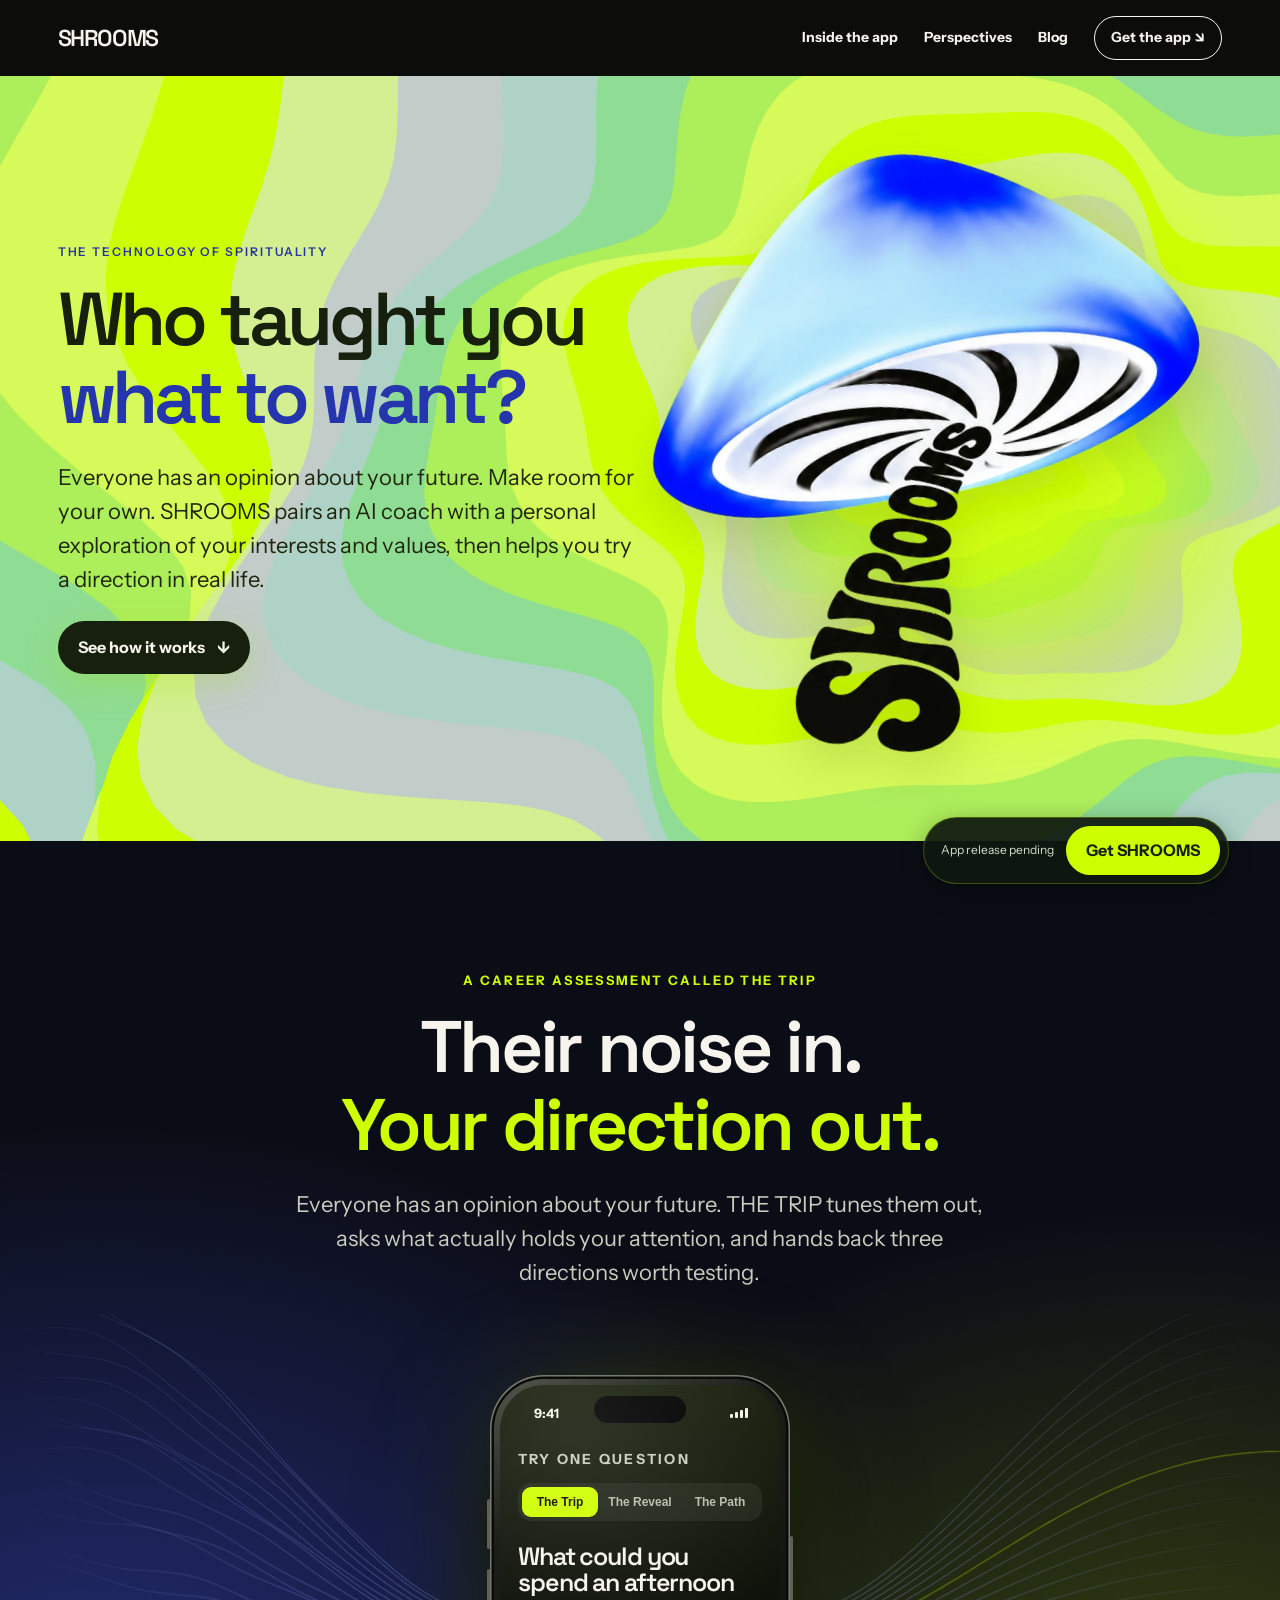
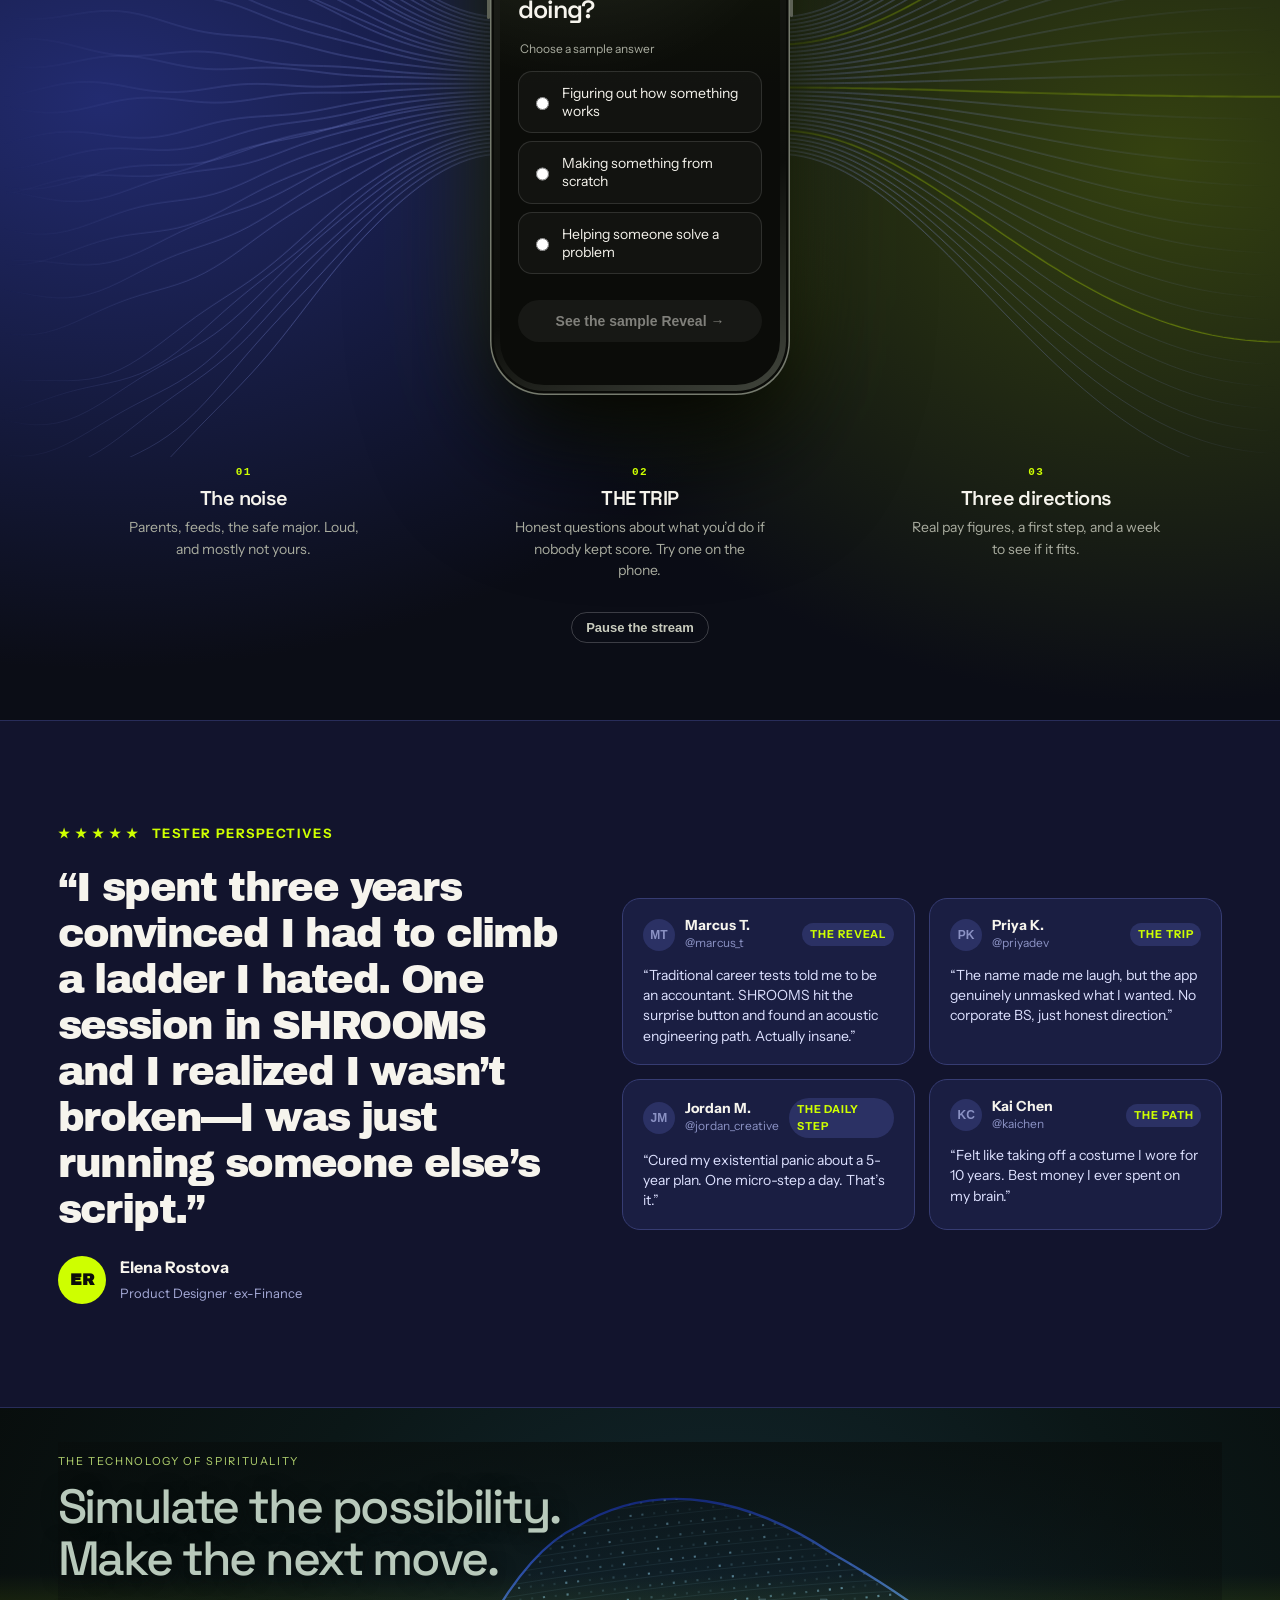
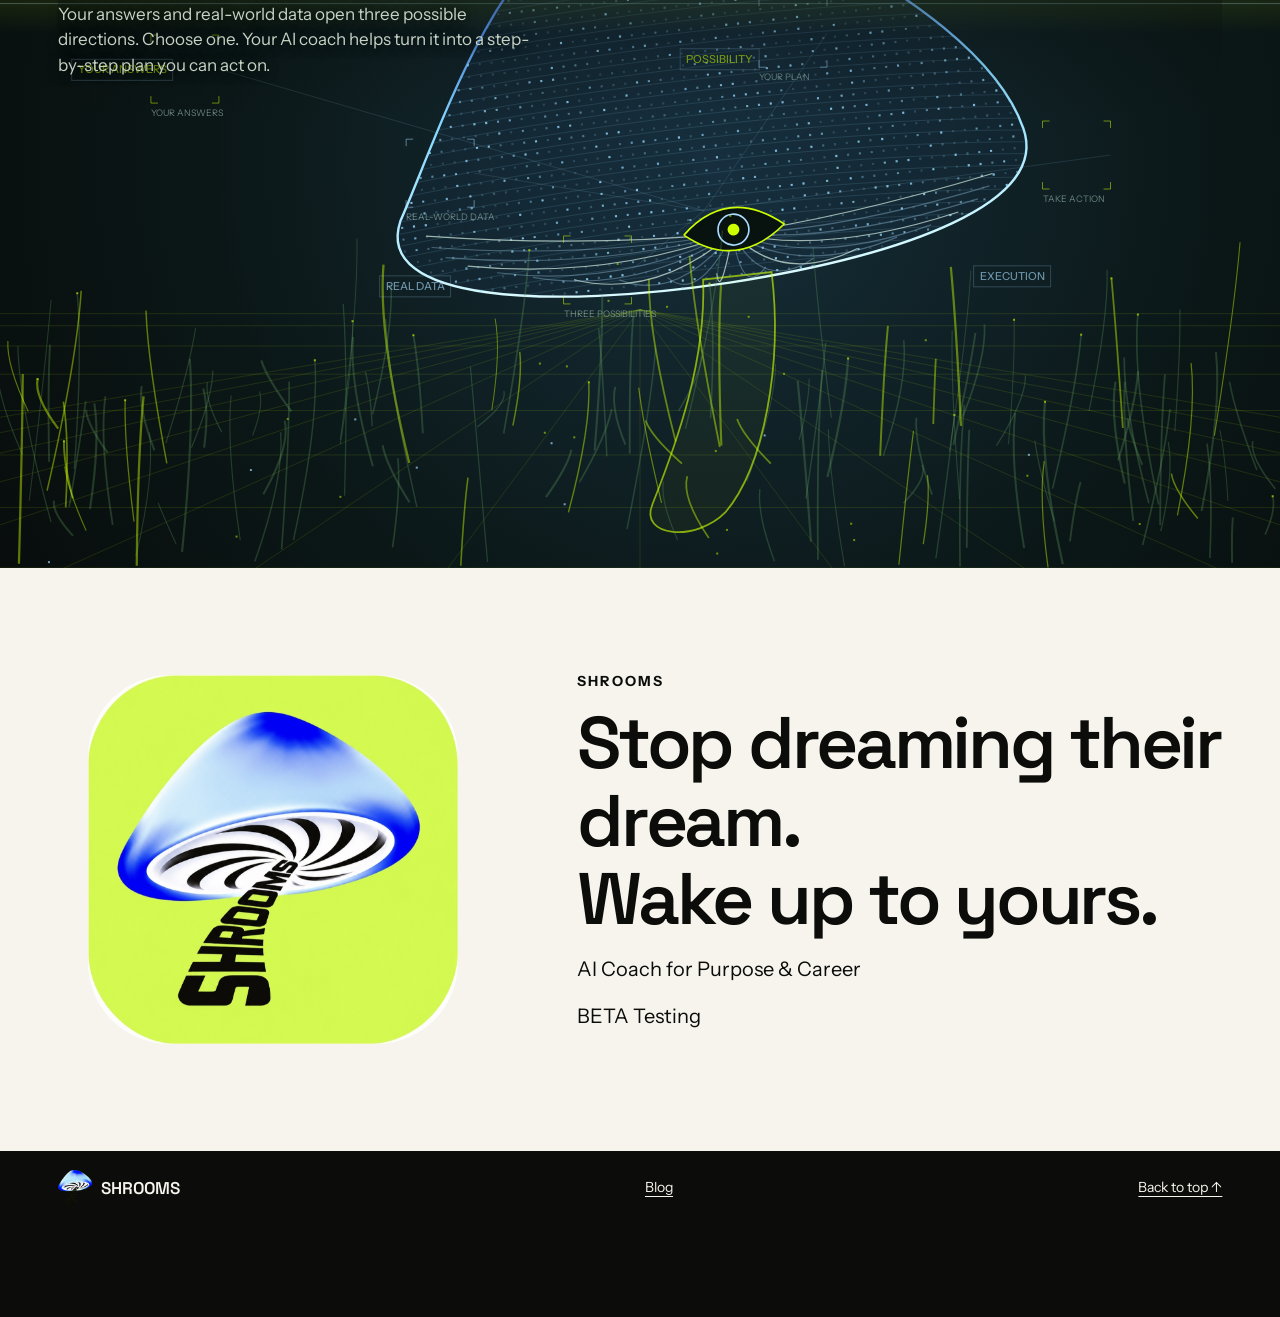
==== index.html @ 2fa6e299 "Add blog: separate /blog/ page with first article 'Who taught you what to want?', Blog links in nav " ====
<!doctype html>
<html lang="en">
<head>
<meta charset="utf-8">
<meta name="viewport" content="width=device-width, initial-scale=1">
<meta name="description" content="Everyone has an opinion about your future. Make room for your own. SHROOMS pairs an AI coach with a personal exploration of your interests and values, then helps you try a direction in real life.">
<meta property="og:type" content="website">
<meta property="og:url" content="https://getshrooms.app/">
<meta property="og:title" content="SHROOMS | Who taught you what to want?">
<meta property="og:description" content="Everyone has an opinion about your future. Make room for your own. SHROOMS pairs an AI coach with a personal exploration of your interests and values, then helps you try a direction in real life.">
<meta property="og:image" content="https://getshrooms.app/assets/og-image.png">
<meta property="og:image:width" content="1200">
<meta property="og:image:height" content="630">
<meta property="og:image:alt" content="SHROOMS — Find what you love. Make it happen. Download on the App Store or get it on Google Play.">
<meta name="twitter:card" content="summary_large_image">
<meta name="twitter:title" content="SHROOMS | Who taught you what to want?">
<meta name="twitter:description" content="Everyone has an opinion about your future. Make room for your own. SHROOMS pairs an AI coach with a personal exploration of your interests and values, then helps you try a direction in real life.">
<meta name="twitter:image" content="https://getshrooms.app/assets/og-image.png">
<meta name="theme-color" content="#0b0d09">
<title>SHROOMS | Who taught you what to want?</title>
<link rel="icon" href="assets/shrooms.png">
<link rel="preconnect" href="https://fonts.googleapis.com">
<link rel="preconnect" href="https://fonts.gstatic.com" crossorigin>
<link href="https://fonts.googleapis.com/css2?family=Archivo+Black&family=Instrument+Sans:wght@400;500;600;700&family=Space+Grotesk:wght@500;600;700&display=swap" rel="stylesheet">
<link rel="stylesheet" href="style.css?v=20261117-execution">
<script src="dither.js" defer></script>
<script src="neural-tunnel.js?v=2" defer></script>
<script src="stream.js" defer></script>
<script src="phone-demo.js" defer></script>
<script src="store-link.js?v=1" defer></script>
<script src="mushroom-field.js?v=5" defer></script>
</head>
<body>
<header class="shell">
<a class="wordmark" href="./">SHROOMS</a>
<nav aria-label="Main"><a href="#preview">Inside the app</a><a class="reviews-nav" href="#reviews">Perspectives</a><a href="blog/">Blog</a><a class="store-link" href="#download">Get the app ↘</a></nav>
</header>
<main>
<section class="hero" aria-labelledby="headline">
<div class="hero-field" aria-hidden="true"><i></i><i></i><i></i></div>
<canvas class="neural-field" aria-hidden="true"></canvas>
<canvas class="dither" aria-hidden="true"></canvas>
<div class="shell stage">
<div class="hero-copy">
<p class="hero-kicker vapor-heading">The Technology of Spirituality</p>
<h1 id="headline"><span>Who taught you</span><em>what to want?</em></h1>
<p class="lead">Everyone has an opinion about your future. Make room for your own. SHROOMS pairs an AI coach with a personal exploration of your interests and values, then helps you try a direction in real life.</p>
<a class="button" href="#preview">See how it works <span aria-hidden="true">↓</span></a>
</div>
<div class="opening">
<div class="art"><img src="assets/shrooms.png" width="889" height="950" alt="Glacier-blue mushroom with SHROOMS lettering curled into its stem"></div>
<div class="sequence" aria-hidden="true">
<div class="sequence-diagram"><div class="sequence-axis"></div><i></i><i></i><i></i></div>
<div class="sequence-copy"><span></span><strong></strong></div>
<img class="sequence-logo" src="assets/shrooms.png" alt="">
<div class="sequence-progress"></div>
</div>
</div>
</div>
</section>
<section class="stream" id="preview" aria-labelledby="stream-title">
<div class="shell stream-head">
<p class="eyebrow">A CAREER ASSESSMENT CALLED THE TRIP</p>
<h2 id="stream-title">Their noise in.<br><em>Your direction out.</em></h2>
<p class="lead">Everyone has an opinion about your future. THE TRIP tunes them out, asks what actually holds your attention, and hands back three directions worth testing.</p>
</div>
<div class="stream-stage">
<canvas class="stream-canvas" aria-hidden="true"></canvas>
<figure class="stream-device">
<div class="phone">
<span class="phone-island" aria-hidden="true"></span>
<div class="device-screen phone-demo">
<div class="phone-status" aria-hidden="true"><span>9:41</span><span class="phone-signal"><i></i><i></i><i></i><i></i></span></div>
<p class="demo-label">TRY ONE QUESTION</p>
<nav class="demo-stages" aria-label="Demo stages">
<button type="button" aria-pressed="true" aria-controls="demo-trip">The Trip</button>
<button type="button" aria-pressed="false" aria-controls="demo-reveal">The Reveal</button>
<button type="button" aria-pressed="false" aria-controls="demo-path">The Path</button>
</nav>
<section id="demo-trip">
<h3>What could you spend an afternoon doing?</h3>
<fieldset><legend>Choose a sample answer</legend>
<label><input type="radio" name="demo-interest" value="0"> Figuring out how something works</label>
<label><input type="radio" name="demo-interest" value="1"> Making something from scratch</label>
<label><input type="radio" name="demo-interest" value="2"> Helping someone solve a problem</label>
</fieldset>
<button class="demo-next" type="button" disabled>See the sample Reveal →</button>
</section>
<section id="demo-reveal" hidden>
<p>A sample result from the app.</p>
<a href="assets/reveal.jpg" aria-label="Open full-size sample Reveal"><img src="assets/reveal.jpg" width="459" height="1000" alt="Sample SHROOMS Reveal showing career directions, entry steps, and pay ranges"></a>
</section>
<section id="demo-path" hidden>
<h3>Give one direction a test run.</h3>
<p>Example first step for exploring research.</p>
<label class="demo-task"><input type="checkbox"> Pick a question you care about. Spend 20 minutes finding two sources that answer it.</label>
<p>Afterward, ask yourself which part you’d do again.</p>
</section>
</div>
</div>
</figure>
</div>
<div class="shell stream-legend">
<div><span>01</span><h3>The noise</h3><p>Parents, feeds, the safe major. Loud, and mostly not yours.</p></div>
<div><span>02</span><h3>THE TRIP</h3><p>Honest questions about what you’d do if nobody kept score. Try one on the phone.</p></div>
<div><span>03</span><h3>Three directions</h3><p>Real pay figures, a first step, and a week to see if it fits.</p></div>
</div>
<div class="shell stream-foot"><button class="demo-motion" type="button" aria-pressed="false">Pause the stream</button></div>
</section>
<section class="social-proof-16" id="reviews" aria-labelledby="sp16-quote-text">
<div class="shell sp16-container">
<div class="sp16-featured">
<div class="sp16-tag"><span>★ ★ ★ ★ ★</span> <span>TESTER PERSPECTIVES</span></div>
<blockquote class="sp16-quote" id="sp16-quote-text">
“I spent three years convinced I had to climb a ladder I hated. One session in SHROOMS and I realized I wasn’t broken—I was just running someone else’s script.”
</blockquote>
<div class="sp16-author">
<div class="sp16-avatar">ER</div>
<div class="sp16-meta">
<strong>Elena Rostova</strong>
<span>Product Designer · ex-Finance</span>
</div>
</div>
</div>
<div class="sp16-grid">
<article class="sp16-card">
<div class="sp16-card-header">
<div class="sp16-user">
<span class="sp16-pic">MT</span>
<div><strong>Marcus T.</strong><span>@marcus_t</span></div>
</div>
<span class="sp16-pill">The Reveal</span>
</div>
<p>“Traditional career tests told me to be an accountant. SHROOMS hit the surprise button and found an acoustic engineering path. Actually insane.”</p>
</article>
<article class="sp16-card">
<div class="sp16-card-header">
<div class="sp16-user">
<span class="sp16-pic">PK</span>
<div><strong>Priya K.</strong><span>@priyadev</span></div>
</div>
<span class="sp16-pill">The Trip</span>
</div>
<p>“The name made me laugh, but the app genuinely unmasked what I wanted. No corporate BS, just honest direction.”</p>
</article>
<article class="sp16-card">
<div class="sp16-card-header">
<div class="sp16-user">
<span class="sp16-pic">JM</span>
<div><strong>Jordan M.</strong><span>@jordan_creative</span></div>
</div>
<span class="sp16-pill">The Daily Step</span>
</div>
<p>“Cured my existential panic about a 5-year plan. One micro-step a day. That’s it.”</p>
</article>
<article class="sp16-card">
<div class="sp16-card-header">
<div class="sp16-user">
<span class="sp16-pic">KC</span>
<div><strong>Kai Chen</strong><span>@kaichen</span></div>
</div>
<span class="sp16-pill">The Path</span>
</div>
<p>“Felt like taking off a costume I wore for 10 years. Best money I ever spent on my brain.”</p>
</article>
</div>
</div>
</section>
<section class="mushroom-experiment" aria-label="Experimental SHROOMS circuit garden">
<canvas class="mushroom-field" role="img" aria-label="A low view through digital grass toward a glacier-blue mushroom formed from circuit lines and points, with an eye in its gills."></canvas>
<div class="garden-caption"><p>THE TECHNOLOGY OF SPIRITUALITY</p><h2>Simulate the possibility.<br>Make the next move.</h2><p class="garden-thought">Your answers and real-world data open three possible directions. Choose one. Your AI coach helps turn it into a step-by-step plan you can act on.</p></div>
</section>
<section class="download" id="download" aria-labelledby="download-title">
<div class="shell">
<img class="app-art" src="assets/launch-art.jpg" width="1139" height="1134" loading="lazy" alt="SHROOMS app icon: blue mushroom on a bright lime square">
<div class="download-copy">
<p class="app-name">SHROOMS</p>
<h2 id="download-title">Stop dreaming their dream.<br>Wake up to yours.</h2>
<p>AI Coach for Purpose &amp; Career</p>
<p>BETA Testing</p>
</div>
</div>
</section>
</main>
<footer class="shell"><a class="wordmark" href="./"><img src="assets/shrooms.png" alt="">SHROOMS</a><a href="blog/">Blog</a><a href="#headline">Back to top ↑</a></footer>
<aside class="floating-download" aria-label="Get SHROOMS"><span class="download-status">App release pending</span><a href="#download">Get SHROOMS</a></aside>
</body>
</html>
---- style.css ----
:root {
  --ink:#0c0d0a;
  --paper:#f6f4ed;
  --lime:#ceff00;
  --blue:#141cdd;
}
* { box-sizing:border-box; }
html { scroll-behavior:smooth; }
body { margin:0; background:var(--ink); color:var(--paper); font:16px/1.55 "DM Sans",sans-serif; }
a { color:inherit; text-underline-offset:.25em; }
a:focus-visible { outline:3px solid #778eff; outline-offset:5px; }
.shell { width:min(1250px,91%); margin-inline:auto; }
header, footer { display:flex; justify-content:space-between; align-items:center; gap:12px; padding-block:19px; }
.wordmark { display:inline-flex; align-items:center; gap:8px; font:17px "Archivo Black",sans-serif; text-decoration:none; }
.wordmark img { width:35px; height:36px; object-fit:contain; }
nav { display:flex; align-items:center; gap:26px; font-size:14px; font-weight:700; }
nav a, .button { text-decoration:none; }
.store-link, .button { display:inline-flex; align-items:center; gap:12px; border-radius:100px; padding:10px 16px; border:1px solid currentColor; }
.store-link:hover { color:var(--lime); }
.hero { position:relative; isolation:isolate; overflow:hidden; color:var(--ink); background:var(--lime); }
.hero::before { content:""; position:absolute; z-index:-1; inset:0; background:radial-gradient(ellipse at 77% 36%,#f0ff86,transparent 55%); }
.stage { display:grid; grid-template-columns:minmax(0,1.15fr) minmax(0,1fr); min-height:min(690px,90vh); align-items:center; padding-block:58px; }
.hero-copy { position:relative; z-index:1; }
h1,h2,h3 { font:400 1em/.98 "Archivo Black",sans-serif; margin:0; }
h1 { font-size:clamp(45px,6.4vw,102px); letter-spacing:-.084em; }
h1 span,h1 em { display:block; }
h1 em { color:#151db4; font-style:normal; }
.lead { max-width:39ch; margin:24px 0; font-size:clamp(17px,2vw,22px); }
.button { background:var(--ink); color:var(--paper); font-weight:700; padding:13px 19px; }
.button:hover { background:var(--blue); }
.art { position:relative; display:grid; isolation:isolate; place-items:center; }
.art::before,.art::after { content:""; position:absolute; z-index:-1; width:110%; height:47%; border:1px solid #38410052; border-radius:50%; transform:rotate(-28deg); }
.art::after { width:123%; height:63%; }
.art img { width:min(100%,520px); height:auto; filter:drop-shadow(0 27px 30px #33480053); transform:rotate(-8deg); }
figcaption { display:flex; justify-content:space-between; gap:10px; margin-top:16px; font-size:13px; }
.eyebrow { font-size:13px; letter-spacing:.18em; font-weight:700; color:var(--lime); margin-bottom:18px; }
h2 { font-size:clamp(40px,5.7vw,76px); letter-spacing:-.075em; }
h3 { font-size:17px; }
.download { padding:64px 0; color:var(--ink); background:var(--paper); text-align:center; }
.app-art { width:100px; height:auto; border-radius:19px; margin-bottom:17px; }
.download p { font-size:20px; margin:16px 0; }
.badges { display:flex; justify-content:center; align-items:center; gap:12px; flex-wrap:wrap; }
.badges a { display:flex; align-items:center; min-height:56px; }
.badges img { display:block; height:56px; width:auto; }
.badges a:last-child img { height:82px; margin:-13px; }
.badges { gap:22px; }
footer { font-size:14px; }
@media (max-width:700px) {
  .stage { grid-template-columns:1fr; }
  h1 { font-size:clamp(37px,9.1vw,63px); }
  .stage { padding-block:43px 28px; gap:24px; min-height:0; }
  .art img { width:min(78%,365px); }
  .art::before,.art::after { max-width:100%; }
  nav a:first-child { display:none; }
}
@media (prefers-reduced-motion:no-preference) {
  h1 span { animation: enter-type .7s cubic-bezier(.18,.82,.28,1) both; }
  h1 em { animation: enter-type .8s .14s cubic-bezier(.18,.82,.28,1) both; }
  .art { animation: enter-art 1.1s .05s cubic-bezier(.18,.82,.28,1) both; }
}
@keyframes enter-type {
  from { clip-path:inset(100% 0 0); transform:translateY(.5em); }
  to { clip-path:inset(0); transform:none; }
}
@keyframes enter-art {
  from { opacity:0; transform:translate(12%,10%) rotate(15deg) scale(.79); }
  to { opacity:1; transform:none; }
}
@media (prefers-reduced-motion:reduce) { html { scroll-behavior:auto; } }

/* Keep the entire wordmark stem visible against the lime field. */
.art { padding:18px 12px 35px; }
.art img { position:relative; width:min(100%,480px); transform:rotate(-6deg); }
.art::before,.art::after { transform:rotate(-26deg); }
.orbit {
  position:absolute;
  width:105%;
  height:46%;
  border-radius:50%;
  border:1px solid #35410055;
  transform:rotate(-26deg);
}
.orbit::after {
  content:"";
  position:absolute;
  left:13%;
  bottom:13%;
  width:12px;
  height:12px;
  border-radius:50%;
  background:var(--blue);
}
@media (prefers-reduced-motion:no-preference) {
  .art img { animation:float-art 5s .95s ease-in-out both; }
  .orbit { animation:orbit-in 1.5s .25s ease-out both; }
}
@keyframes float-art {
  0%,100% { transform:translateY(0) rotate(-6deg); }
  48% { transform:translateY(-14px) rotate(-3deg); }
}
@keyframes orbit-in {
  from { opacity:0; transform:rotate(6deg) scale(.7); }
  to { opacity:1; transform:rotate(-26deg) scale(1); }
}
@media (max-width:700px) {
  .art { padding:10px 8px 22px; }
  .art img { width:min(75%,345px); }
  .orbit { width:95%; }
}

.opening { position:relative; min-width:0; }
.opening-control {
  position:absolute;
  z-index:2;
  right:4%;
  bottom:0;
  background:var(--lime);
  color:var(--ink);
  border:1px solid currentColor;
  border-radius:100px;
  padding:7px 13px;
  font:700 13px "DM Sans",sans-serif;
  cursor:pointer;
}
.opening-control:focus-visible { outline:3px solid var(--blue); outline-offset:4px; }
 .sequence {
  display:none;
  position:absolute;
  inset:0 0 37px;
  overflow:hidden;
  border-radius:28px;
  background:#141cdd;
  color:var(--paper);
}
.playing .sequence { display:block; }
.playing .art { visibility:hidden; }
.sequence-diagram { position:absolute; inset:8% 8% 33%; }
.sequence-axis {
  position:absolute;
  inset:0;
  border:1px solid #ffffff70;
  border-radius:50%;
}
.sequence-diagram i {
  position:absolute;
  top:0;
  left:0;
  width:100%;
  height:12px;
  border-radius:50px;
  background:var(--lime);
  transform-origin:left center;
}
.sequence-copy { position:absolute; inset:auto 8% 10%; }
.sequence-copy span { color:var(--lime); font-size:12px; font-weight:700; letter-spacing:.12em; }
.sequence-copy strong {
  display:block;
  margin-top:10px;
  max-width:15ch;
  font:400 clamp(23px,3.6vw,52px)/1.02 "Archivo Black",sans-serif;
  letter-spacing:-.055em;
}
.sequence-progress { position:absolute; inset:auto 0 0; height:3px; background:var(--lime); transform-origin:left; }
@media (max-width:700px) { .opening { padding-bottom:28px; } }
@media (prefers-reduced-motion:reduce) {
  .playing .sequence { display:none; }
  .playing .art { visibility:visible; }
}

.sequence-logo {
  position:absolute;
  inset:0;
  margin:auto;
  width:71%;
  height:84%;
  object-fit:contain;
  opacity:0;
  filter:drop-shadow(0 0 10px #f6f4eda6);
  pointer-events:none;
}

/* Launch identity and editorial rhythm. */
header { padding-block:16px; }
header .wordmark { letter-spacing:-.06em; font-size:23px; }
.hero { background:#cfff08; }
.hero::before { background:radial-gradient(ellipse at 76% 48%,#f2ffb1,transparent 57%); }
.hero-kicker { font-size:12px; font-weight:700; letter-spacing:.16em; margin:0 0 20px; }
.stage { position:relative; grid-template-columns:minmax(0,1fr) minmax(0,1fr); min-height:clamp(600px,56vw,830px); }
.art img { width:min(100%,600px); }
.dither { position:absolute; inset:0; width:100%; height:100%; pointer-events:none; }
.download { text-align:left; padding:clamp(55px,8vw,115px) 0; }
.download>.shell { display:grid; grid-template-columns:minmax(0, .8fr) minmax(0,1.2fr); gap:clamp(24px,7vw,96px); align-items:center; }
.app-art { width:min(100%,370px); justify-self:center; margin:0; border-radius:22%; }
.download .app-name { font-weight:700; font-size:14px; letter-spacing:.15em; margin:0 0 12px; }
.badges { justify-content:flex-start; }
@media (max-width:700px) {
  .stage,.download>.shell { grid-template-columns:1fr; }
  .stage { min-height:0; }
  .art img { width:min(90%,420px); }
  .download { text-align:center; }
  .app-art { width:min(76%,300px); }
  .badges { justify-content:center; }
}

.hero-field {
  position:absolute;
  inset:0;
  pointer-events:none;
  overflow:hidden;
}
.hero-field i {
  position:absolute;
  width:clamp(540px,77vw,1300px);
  aspect-ratio:1;
  top:50%;
  left:77%;
  border:1px solid #1728002c;
  border-radius:43% 57% 62% 38% / 51% 42% 58% 49%;
  transform:translate(-50%,-50%) rotate(var(--angle)) scale(var(--size));
  background:repeating-radial-gradient(ellipse at center,#54760013 0 1px,transparent 2px 21px);
  mask-image:radial-gradient(ellipse at center,transparent 37%,#000 62%,transparent 75%);
}
.hero-field i:nth-child(1) { --angle:-25deg; --size:1; }
.hero-field i:nth-child(2) { --angle:33deg; --size:.83; }
.hero-field i:nth-child(3) { --angle:-48deg; --size:1.17; }
@media (prefers-reduced-motion:no-preference) {
  .hero-field i { animation:terrain-sweep 4.8s cubic-bezier(.2,.65,.24,1) both; }
  .hero-field i:nth-child(2) { animation-delay:.08s; }
  .hero-field i:nth-child(3) { animation-delay:.16s; }
}
@keyframes terrain-sweep {
  0% { opacity:0; transform:translate(-55%,-46%) rotate(calc(var(--angle) - 35deg)) scale(calc(var(--size) * .62)); }
  42% { opacity:1; }
  100% { transform:translate(-50%,-50%) rotate(var(--angle)) scale(var(--size)); }
}
@media (max-width:700px) {
  .hero-field i { top:70%; left:56%; }
}

.hero h1 { font-size:clamp(46px,5.85vw,90px); text-wrap:balance; }
@media (max-width:700px) {
  .hero h1 { font-size:clamp(36px,8.9vw,62px); }
}

/* Social Proof 16 Block (ReactBits Pro layout) */
.social-proof-16 {
  background: #12142d;
  padding-block: clamp(60px, 8vw, 115px);
  border-top: 1px solid #282d5a;
  border-bottom: 1px solid #282d5a;
}
.sp16-container {
  display: grid;
  grid-template-columns: minmax(0, 1fr) minmax(0, 1.2fr);
  gap: clamp(32px, 5vw, 64px);
  align-items: center;
}
.sp16-featured {
  display: flex;
  flex-direction: column;
  gap: 22px;
}
.sp16-tag {
  display: inline-flex;
  align-items: center;
  gap: 12px;
  font-size: 13px;
  font-weight: 700;
  letter-spacing: .12em;
  color: var(--lime);
}
.sp16-quote {
  margin: 0;
  font: 400 clamp(24px, 3.2vw, 40px)/1.15 "Archivo Black", sans-serif;
  letter-spacing: -.04em;
  color: var(--paper);
}
.sp16-author {
  display: flex;
  align-items: center;
  gap: 14px;
}
.sp16-avatar {
  width: 48px;
  height: 48px;
  border-radius: 50%;
  background: var(--lime);
  color: var(--ink);
  font: 700 16px/48px "Archivo Black", sans-serif;
  text-align: center;
  flex-shrink: 0;
}
.sp16-meta strong {
  display: block;
  font-size: 16px;
  color: var(--paper);
}
.sp16-meta span {
  font-size: 13px;
  color: #a4a9d6;
}
.sp16-grid {
  display: grid;
  grid-template-columns: repeat(2, minmax(0, 1fr));
  gap: 14px;
}
.sp16-card {
  background: #1a1e42;
  border: 1px solid #363c72;
  border-radius: 18px;
  padding: 18px 20px;
  display: flex;
  flex-direction: column;
  gap: 12px;
  transition: transform .2s ease, border-color .2s ease;
}
.sp16-card:hover {
  transform: translateY(-2px);
  border-color: #5d66ad;
}
.sp16-card-header {
  display: flex;
  justify-content: space-between;
  align-items: center;
  gap: 10px;
}
.sp16-user {
  display: flex;
  align-items: center;
  gap: 10px;
}
.sp16-pic {
  width: 32px;
  height: 32px;
  border-radius: 50%;
  background: #2b3164;
  color: var(--lime);
  font: 700 12px/32px "DM Sans", sans-serif;
  text-align: center;
  flex-shrink: 0;
}
.sp16-user strong {
  display: block;
  font-size: 14px;
  line-height: 1.2;
  color: var(--paper);
}
.sp16-user span {
  display: block;
  font-size: 12px;
  color: #8b92c4;
}
.sp16-pill {
  font-size: 11px;
  font-weight: 700;
  text-transform: uppercase;
  letter-spacing: .08em;
  padding: 3px 8px;
  border-radius: 100px;
  background: #2b3164;
  color: var(--lime);
}
.sp16-card p {
  margin: 0;
  font-size: 14px;
  line-height: 1.45;
  color: #dde1ff;
}
@media (max-width: 900px) {
  .sp16-container { grid-template-columns: 1fr; }
}
@media (max-width: 520px) {
  .sp16-grid { grid-template-columns: 1fr; }
}

/* Hero: the green becomes a glow in the dark, not a wall. */
.hero {
  color:var(--paper);
  background:radial-gradient(ellipse 55% 75% at 72% 52%,#7d9a05 0%,#3a4a06 30%,#151b0a 58%,#0b0d09 82%);
}
.hero::before { background:radial-gradient(circle at 71% 56%,#dcff4dcc 0,#b6e10055 17%,transparent 36%); }
.hero-kicker { color:var(--lime); }
.hero .lead { color:#d4d7c8; }
h1 em { color:var(--lime); }
.hero .button { background:var(--lime); color:var(--ink); }
.hero .button:hover { background:var(--paper); }
.hero-field i {
  border-color:#ceff001c;
  background:repeating-radial-gradient(ellipse at center,#ceff000d 0 1px,transparent 2px 21px);
}
.orbit, .art::before, .art::after { border-color:#ceff0033; }
.art img { filter:drop-shadow(0 30px 40px #000a); }
@media (max-width:700px) {
  .hero { background:radial-gradient(ellipse 90% 45% at 50% 78%,#7d9a05 0%,#3a4a06 34%,#151b0a 66%,#0b0d09 90%); }
  .hero::before { background:radial-gradient(circle at 50% 80%,#dcff4dcc 0,#b6e10055 24%,transparent 48%); }
}

/* THE TRIP stream: noise in, three directions out, the phone in the middle. */
.stream {
  position:relative;
  overflow:hidden;
  padding-block:clamp(64px,9vw,120px) clamp(48px,6vw,84px);
  background:radial-gradient(ellipse 55% 45% at 50% 56%,#18200d 0%,#0c0d0a 72%);
}
.stream-head { text-align:center; }
.stream-head h2 em { color:var(--lime); font-style:normal; }
.stream-head .lead { max-width:46ch; margin-inline:auto; color:#c9ccbe; }
.stream-stage { position:relative; display:grid; place-items:center; height:clamp(660px,58vw,760px); }
.stream-canvas { position:absolute; inset:0; width:100%; height:100%; }
.stream-device {
  position:relative;
  z-index:1;
  margin:0;
  width:300px;
  transform:perspective(1200px) rotateX(var(--tilt-x,0deg)) rotateY(var(--tilt-y,0deg));
  transition:transform .6s cubic-bezier(.2,.8,.2,1);
}
.stream-device::after {
  content:"";
  position:absolute;
  z-index:3;
  inset:10px;
  border-radius:44px;
  pointer-events:none;
  background:radial-gradient(circle at var(--glare-x,28%) var(--glare-y,8%),#ffffff1c,transparent 42%);
}
.phone {
  position:relative;
  padding:10px;
  border-radius:54px;
  background:linear-gradient(150deg,#55594f,#1b1d18 22%,#0d0e0b 70%,#43473e);
  box-shadow:inset 0 0 0 1.5px #767b6e,inset 0 0 0 4px #0a0b08,0 50px 90px -30px #000,0 0 120px -20px #ceff0040;
}
.phone::before,.phone::after {
  content:"";
  position:absolute;
  width:3px;
  border-radius:2px;
  background:#5d6155;
}
.phone::before { right:-3px; top:26%; height:13%; }
.phone::after { left:-3px; top:20%; height:8%; box-shadow:0 70px 0 #5d6155; }
.phone-island {
  position:absolute;
  z-index:2;
  top:21px;
  left:50%;
  width:92px;
  height:27px;
  margin-left:-46px;
  border-radius:20px;
  background:#000;
}
.device-screen {
  position:relative;
  height:600px;
  overflow:hidden auto;
  scrollbar-width:none;
  border-radius:44px;
  background:linear-gradient(180deg,#18200d,#0b0c09 50%);
}
.phone-status { display:flex; justify-content:space-between; align-items:center; padding:0 14px 0 16px; margin:-36px 0 26px; font-size:13px; font-weight:700; }
.phone-signal { display:flex; align-items:flex-end; gap:2px; height:10px; }
.phone-signal i { width:3px; border-radius:1px; background:var(--paper); }
.phone-signal i:nth-child(1) { height:4px; }
.phone-signal i:nth-child(2) { height:6px; }
.phone-signal i:nth-child(3) { height:8px; }
.phone-signal i:nth-child(4) { height:10px; }
.phone-demo { color:var(--paper); padding:54px 18px 24px; }
.demo-label { margin:0 0 12px; font-size:11px; font-weight:700; letter-spacing:.16em; color:var(--lime); }
.demo-stages { display:flex; gap:4px; padding:4px; border-radius:13px; background:#ffffff0f; }
.demo-stages button {
  flex:1;
  border:0;
  border-radius:9px;
  padding:8px 4px;
  background:transparent;
  color:#b9bcae;
  font:600 12px "DM Sans",sans-serif;
  cursor:pointer;
}
.demo-stages button[aria-pressed="true"] { background:var(--lime); color:var(--ink); }
.phone-demo h3 { margin-top:22px; font-size:25px; line-height:1.06; letter-spacing:-.045em; }
.phone-demo fieldset { border:0; padding:0; margin:18px 0; min-width:0; }
.phone-demo legend { margin-bottom:4px; font-size:12px; color:#a9ac9f; }
.phone-demo label {
  display:flex;
  gap:10px;
  margin:8px 0;
  padding:12px;
  border:1px solid #ffffff1f;
  border-radius:14px;
  background:#ffffff08;
  font-size:14px;
  line-height:1.3;
  cursor:pointer;
  transition:border-color .2s,background-color .2s;
}
.phone-demo label:has(input:checked) { border-color:var(--lime); background:#ceff0012; }
.phone-demo input { accent-color:var(--lime); flex:none; }
.phone-demo p { font-size:14px; color:#c9ccbe; }
.phone-demo #demo-reveal img { display:block; width:100%; height:auto; border-radius:14px; }
.demo-next {
  width:100%;
  border:0;
  border-radius:100px;
  padding:13px;
  background:#ffffff1a;
  color:var(--paper);
  font:700 14px "DM Sans",sans-serif;
  cursor:pointer;
}
.demo-next:not(:disabled) { background:var(--lime); color:var(--ink); }
.demo-next:disabled { opacity:.5; cursor:default; }
.stream-legend { position:relative; z-index:2; display:grid; grid-template-columns:repeat(3,minmax(0,1fr)); gap:24px; text-align:center; }
.stream-legend span { font:700 11px monospace; letter-spacing:.12em; color:var(--lime); }
.stream-legend h3 { margin:8px 0; font-size:20px; letter-spacing:-.03em; }
.stream-legend p { max-width:28ch; margin:0 auto; font-size:14px; color:#a9ac9f; }
.stream-foot { margin-top:30px; text-align:center; }
.demo-motion {
  border:1px solid #ffffff33;
  border-radius:100px;
  padding:7px 14px;
  background:transparent;
  color:#c9ccbe;
  font:600 13px "DM Sans",sans-serif;
  cursor:pointer;
}
.demo-motion[aria-pressed="true"] { border-color:var(--lime); }
@media (max-width:759px) {
  .stream-stage { height:900px; }
  .stream-device { width:min(290px,80vw); }
  .device-screen { height:560px; }
  .stream-legend { grid-template-columns:1fr; gap:22px; }
}
@media (prefers-reduced-motion:reduce) {
  .stream-device { transition:none; }
  .demo-motion { display:none; }
}

/* A bright field keeps the full blue cap and black stem legible. */
.hero { background:#d8f88b; color:#17200d; }
.hero::before { background:radial-gradient(ellipse at 77% 45%,#f4ffd9 0%,#e9ffb9 28%,transparent 66%); }
.hero .hero-kicker { color:#28359f; text-transform:uppercase; }
.hero .lead { color:#29321d; }
.hero h1 em { color:#2535ad; }
.hero .button { background:#17200d; color:#f6f4ed; }
.hero .button:hover { background:#2535ad; }
.hero .art img { filter:drop-shadow(0 22px 27px #33450038); }
.hero-field { opacity:.38; }
.wave-words {
  position:absolute;
  inset:5% -20% 0 38%;
  display:flex;
  flex-direction:column;
  justify-content:center;
  gap:10px;
  transform:perspective(700px) rotateX(32deg) rotateZ(-14deg);
  overflow:hidden;
  pointer-events:none;
  opacity:.12;
  mask-image:radial-gradient(ellipse,#000 15%,transparent 70%);
}
.wave-words span {
  white-space:nowrap;
  font:400 clamp(22px,3.8vw,60px)/1.1 "Archivo Black",sans-serif;
  letter-spacing:-.035em;
  color:#3b51a2;
}
@media (prefers-reduced-motion:no-preference) {
  .wave-words span { animation:word-swell 4s ease-in-out 1; animation-delay:calc(var(--row) * 90ms); }
  .vapor-heading { animation:vapor-arrival 1.2s ease-out both; }
}
@keyframes word-swell {
  0%,100% { transform:translateX(0); }
  50% { transform:translateX(-55px) translateY(-7px); }
}
@keyframes vapor-arrival {
  from { opacity:0; filter:blur(8px); letter-spacing:.24em; transform:translateY(7px); }
  to { opacity:1; filter:blur(0); letter-spacing:.16em; transform:none; }
}
@media(max-width:700px) { .wave-words { inset:33% -35% 0 -15%; } }

/* Match the electric lime of the SHROOMS icon. */
.hero { background:#ceff00; }
.hero::before {
  background:radial-gradient(ellipse at 75% 46%,#e1ff73 0%,#d5ff36 32%,#ceff00 70%);
}
.hero .lead { color:#20270d; }
.wave-words { opacity:.055; }
.hero-field { opacity:.18; }
.hero .art img { filter:drop-shadow(0 18px 22px #43560028); }

.hero { background:#ceff00; }
.hero::before { background:none; }
.wave-words {
  inset:-8% -22% -8% -10%;
  opacity:.22;
  gap:14px;
  mask-image:radial-gradient(ellipse 25% 48% at 77% 48%,transparent 18%,#0004 54%,#000 100%);
}
.wave-words span { color:#304d8c; }
.hero-field { opacity:.25; }
@media (prefers-reduced-motion:no-preference) {
  .wave-words span { animation:word-swell 4.5s ease-in-out both; animation-delay:calc(var(--row) * 110ms); }
}
@media(max-width:700px) {
  .wave-words {
    inset:0 -35%;
    mask-image:radial-gradient(ellipse 38% 31% at 50% 74%,transparent 20%,#0004 60%,#000 100%);
  }
}

.background-motion {
  position:absolute;
  z-index:3;
  bottom:12px;
  left:4.5%;
  border:1px solid #17200d55;
  border-radius:30px;
  background:#ceff00de;
  color:#17200d;
  padding:7px 12px;
  font:600 12px "DM Sans",sans-serif;
  cursor:pointer;
}
@media(prefers-reduced-motion:no-preference) {
  .wave-words span {
    animation:word-swell 5.5s ease-in-out infinite;
    animation-delay:calc(var(--row) * -350ms);
  }
  .hero.background-paused .wave-words span { animation-play-state:paused; }
}
@media(prefers-reduced-motion:reduce) { .background-motion { display:none; } }

.wave-field {
  position:absolute;
  inset:0;
  display:block;
  width:100%;
  height:100%;
  pointer-events:none;
}
.hero .hero-field { display:none; }
.hero .stage { position:relative; z-index:1; }

@media(max-width:759px) {
  header.shell { padding-block:14px; }
  header .wordmark { font-size:21px; }
  header nav { gap:10px; font-size:12px; }
  header nav .reviews-nav { display:none; }
  .hero .stage { padding-block:38px 25px; gap:8px; }
  .hero h1 { font-size:clamp(39px,10vw,64px); letter-spacing:-.065em; }
  .hero .lead { font-size:17px; line-height:1.5; margin-block:18px; }
  .hero-kicker { font-size:10px; letter-spacing:.12em; }
  .opening { padding-bottom:0; }
  .art { padding:12px 8px; }
  .art img { width:min(86%,360px); }
  .stream-head h2 { font-size:clamp(36px,9vw,60px); }
  .stream-stage { height:760px; }
  .stream-device { width:min(290px,76vw); }
  .device-screen { height:540px; }
  .download h2 { font-size:clamp(36px,9vw,58px); }
  .badges { gap:18px; }
  .badges img { max-width:42vw; object-fit:contain; }
  footer { gap:16px; }
}
@media(max-width:380px) {
  header nav .store-link { padding:8px 10px; }
  .hero h1 { font-size:37px; }
  .phone-demo h3 { font-size:22px; }
  .demo-stages button { font-size:11px; }
}

/* === LIQUID MOCK LAYER (candidate — not live) ==============================
   Hero goes dark-pool: WebGL liquid replaces the word wave. Copy flips to
   paper/lime. Mobile hero tightened: smaller art, less tower. */
.hero {
  color: var(--paper);
  background: radial-gradient(ellipse 90% 70% at 50% 30%, #22300a 0%, #121a05 45%, #0b0d09 100%);
}
.liquid-field {
  position: absolute; inset: 0; width: 100%; height: 100%;
  z-index: 0; pointer-events: none;
}
.hero .stage { position: relative; z-index: 2; }
.hero .hero-field, .hero .dither { display: none; }
.hero .hero-kicker { color: var(--lime); }
.hero h1 { color: var(--paper); }
.hero h1 em { color: var(--lime); }
.hero .lead { color: #e9ecdd; }
.hero .button {
  background: var(--lime); color: #131503; border-color: transparent;
  box-shadow: 0 10px 34px rgba(160, 220, 0, .28);
}
@media (max-width: 700px) {
  .hero .stage { padding-top: 34px; padding-bottom: 8px; }
  .hero .lead { font-size: 17px; line-height: 1.5; }
  .opening { margin-top: 10px; }
  .opening .art { max-width: 300px; margin-inline: auto; }
  .opening .art img { width: 100%; height: auto; }
}

.stream {
  background:radial-gradient(ellipse at 8% 58%,#222b70 0%,transparent 47%),
             radial-gradient(ellipse at 91% 62%,#354210 0%,transparent 42%),
             #0b0d16;
}
.stream-device { filter:drop-shadow(0 28px 45px #0009); }
@media(max-width:759px) {
  .stream {
    background:radial-gradient(ellipse at 50% 29%,#222b70 0%,transparent 40%),
               radial-gradient(ellipse at 50% 78%,#354210 0%,transparent 36%),#0b0d16;
  }
}

.hero { background:#ceff00; color:#17200d; }
.hero::before { background:none; }
.hero .lead { color:#20270d; }
.hero .hero-kicker { color:#28359f; }
.hero h1 em { color:#2535ad; }
.hero .button { background:#17200d; color:#f6f4ed; }
.hero .hero-field { display:none; }
.neural-field {
  position:absolute;
  inset:0;
  width:100%;
  height:100%;
  pointer-events:none;
  mask-image:radial-gradient(ellipse 25% 45% at 77% 48%,#0001 12%,#0005 45%,#000 85%);
}
.hero .stage { position:relative; z-index:1; }
.hero .art img { filter:drop-shadow(0 18px 22px #43560028); }
@media(max-width:759px) {
  .neural-field { mask-image:radial-gradient(ellipse 39% 28% at 53% 69%,#0001 10%,#0006 55%,#000 95%); }
}

body { font-family:"Instrument Sans",sans-serif; }
h1,h2,h3,.wordmark {
  font-family:"Space Grotesk",sans-serif;
  font-weight:600;
}
h1,.hero h1 { letter-spacing:-.055em; line-height:1.04; }
h2 { letter-spacing:-.045em; line-height:1.07; }
h3 { letter-spacing:-.025em; }
.hero .hero-kicker { letter-spacing:.14em; font-weight:600; }
.hero .lead { line-height:1.55; }
.orbit::after { display:none; }
.art::before,.art::after { display:none; }
.neural-field {
  opacity:.85;
  mask-image:radial-gradient(ellipse 28% 48% at 77% 48%,#0001 12%,#0006 50%,#000 90%);
}
@media(max-width:759px) {
  .neural-field { mask-image:radial-gradient(ellipse 42% 30% at 53% 69%,#0001 12%,#0007 65%,#000 100%); }
}

.mushroom-experiment { position:relative; background:#080d0c; overflow:hidden; }
.mushroom-field { display:block; width:100%; height:clamp(560px,62vw,760px); }
.garden-caption { position:absolute; top:34px; left:4.5%; right:4.5%; pointer-events:none; }
.garden-caption p { color:#ceff00; font-size:11px; letter-spacing:.15em; }
.garden-caption h2 { font-size:clamp(26px,4vw,48px); color:#e6eee8; }

.garden-caption h2 { color:#b8c9bb; font-weight:500; text-shadow:0 2px 18px #080d0c; }
.garden-caption p { color:#b5d570; }
.garden-caption {
  padding-bottom:24px;
  background:linear-gradient(180deg,#080d0cb3,transparent);
}

.garden-caption h2 { max-width:24ch; line-height:1.08; }
.garden-caption .garden-thought {
  max-width:43ch;
  color:#c5d2c4;
  font-size:clamp(13px,1.4vw,17px);
  letter-spacing:0;
  line-height:1.5;
  text-shadow:0 2px 12px #080d0c;
}

body { padding-bottom:92px; }
.floating-download {
  position:fixed; bottom:max(16px,env(safe-area-inset-bottom)); right:4%;
  z-index:20; display:flex; align-items:center; gap:12px;
  padding:8px 8px 8px 17px; border:1px solid #ceff0040;
  border-radius:40px; background:#101910ed; box-shadow:0 7px 26px #0005;
}
.floating-download a {
  display:block; background:#ceff00; color:#17200d; border-radius:30px;
  padding:12px 20px; font-weight:700; text-decoration:none;
}
.download-status { color:#d3decb; font-size:12px; }
@media(max-width:759px) {
  .hero .stage { grid-template-columns:minmax(0,1fr); gap:20px; }
  .hero .art img { width:min(86%,340px); }
  .floating-download { left:4%; right:4%; justify-content:space-between; gap:8px; }
  .floating-download a { padding:12px 16px; }
}
.hero { background:#ceff00; color:#17200d; }
.hero .lead { color:#20270d; }
.hero .hero-kicker { color:#28359f; }
.hero h1 { color:#17200d; font-family:"Space Grotesk",sans-serif; font-weight:600; text-shadow:none; }
.hero h1 em { color:#2535ad; text-shadow:none; }
.hero .button { background:#17200d; color:#f6f4ed; }
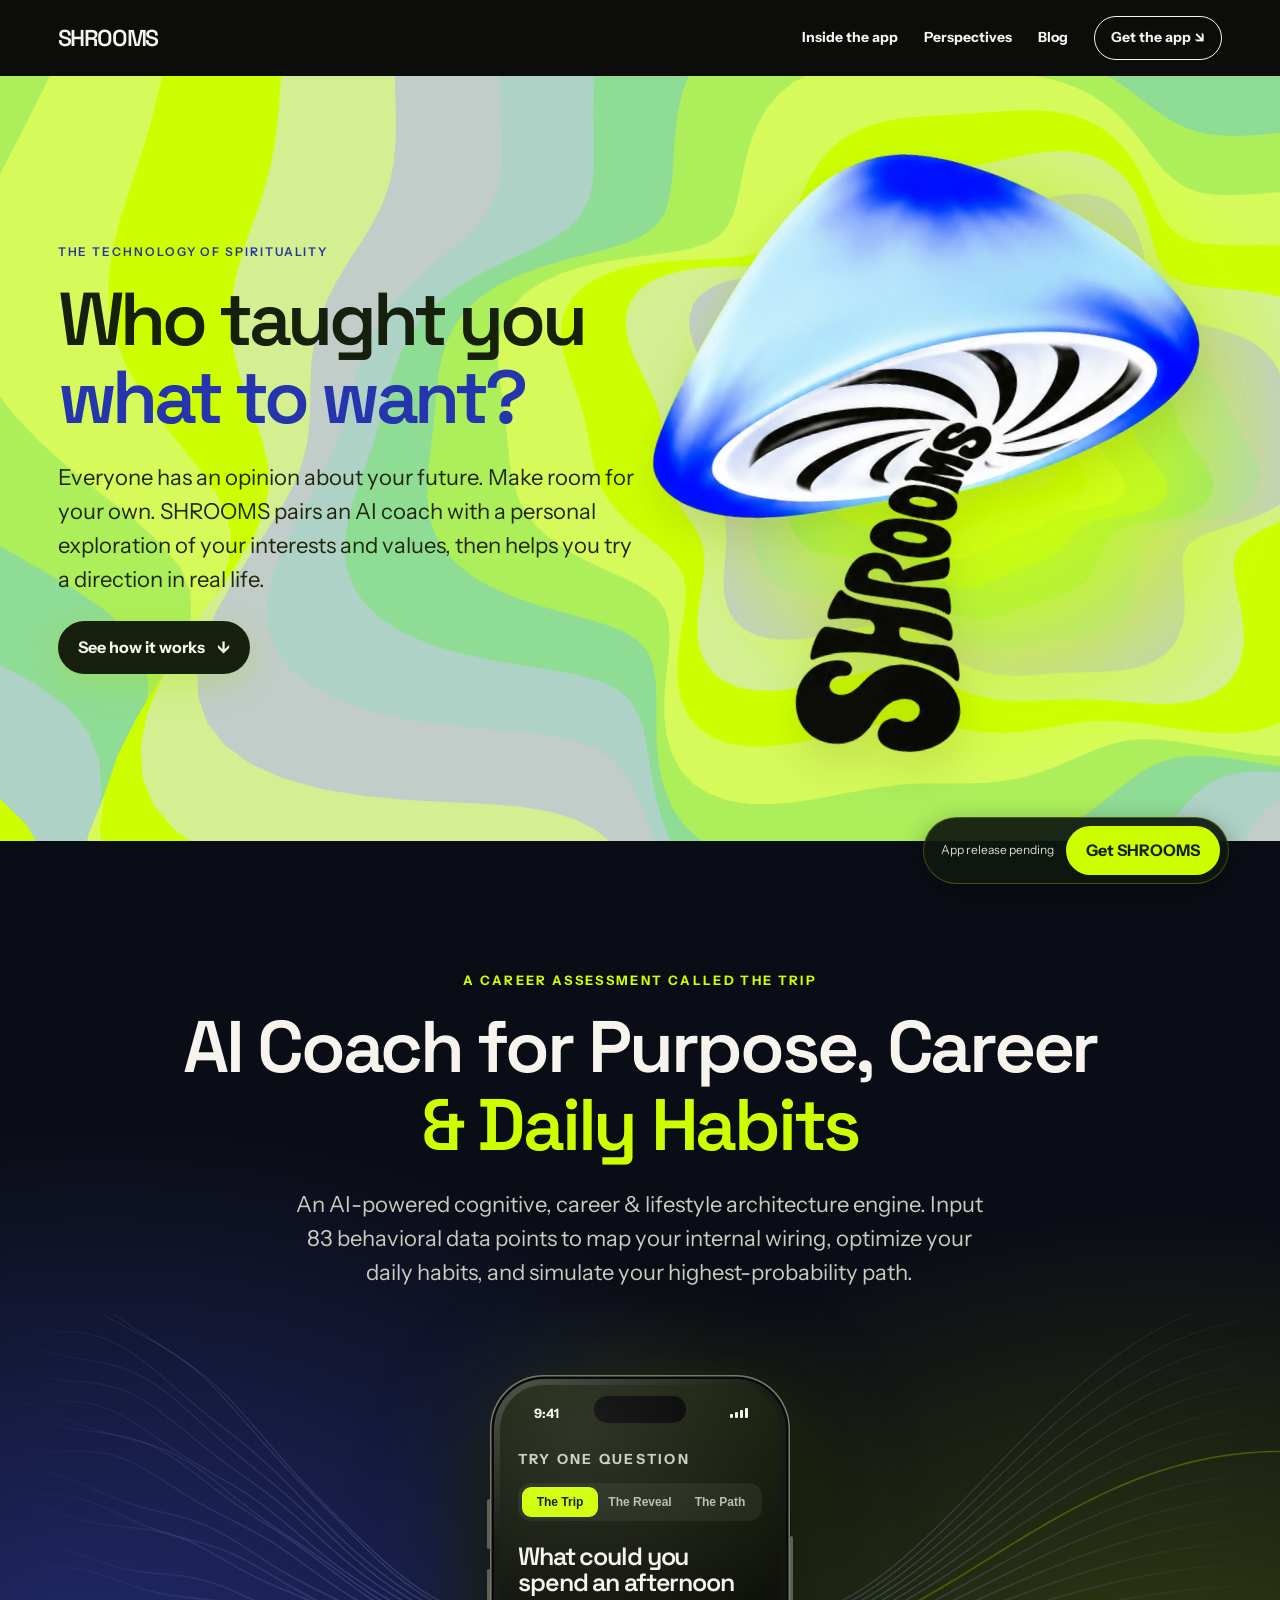
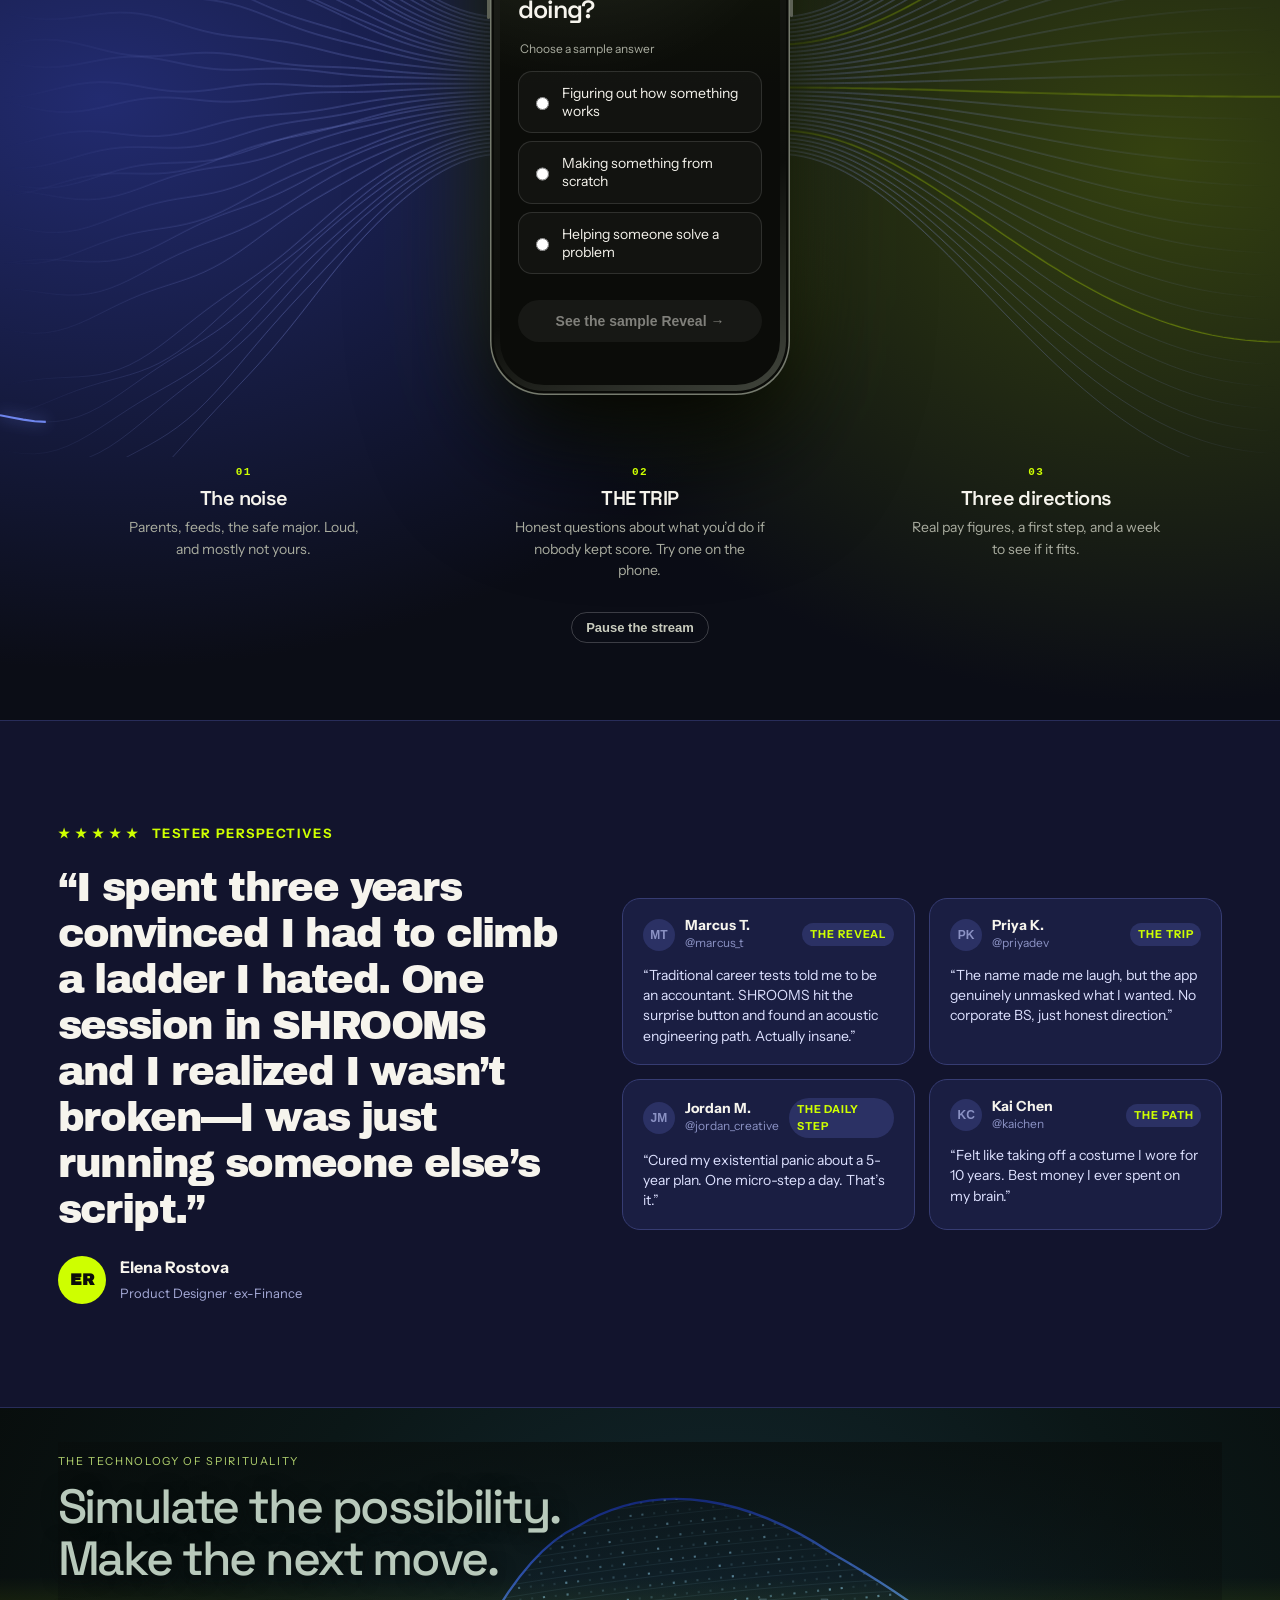
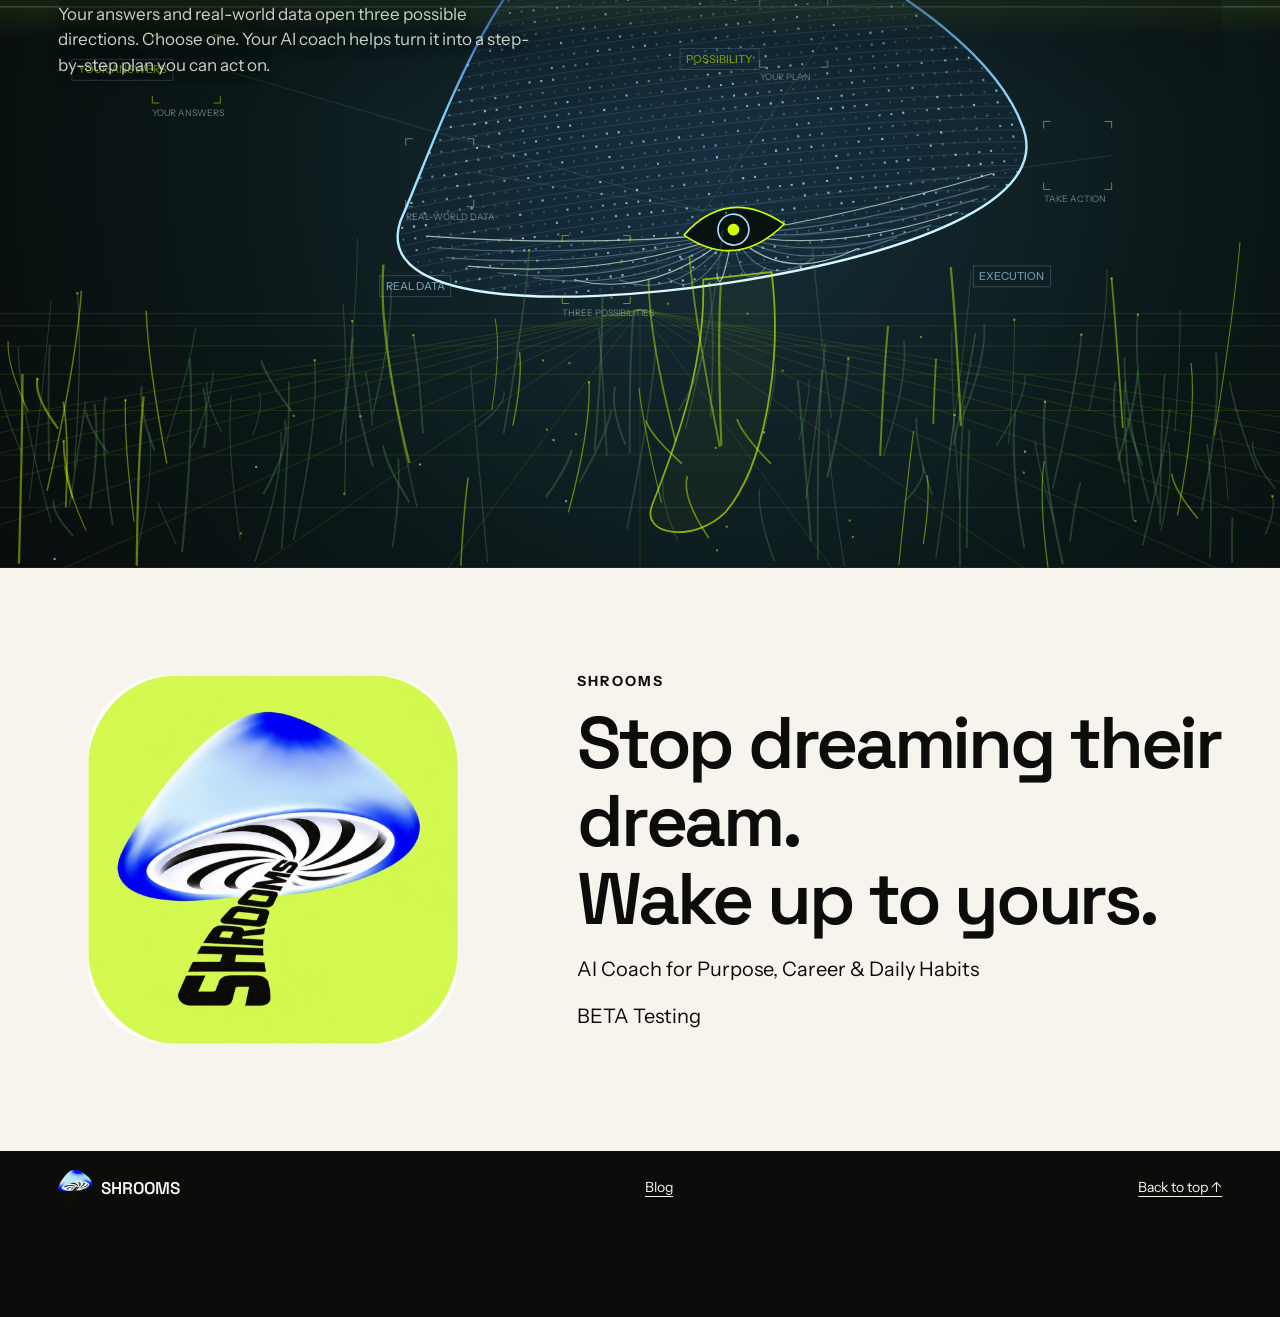
==== commit 0609e601: "Main page: replace 'Their noise in. Your direction out.' headline with 'AI Coach for Purpose, Career" ====
--- a/index.html
+++ b/index.html
@@ -3,18 +3,18 @@
 <head>
 <meta charset="utf-8">
 <meta name="viewport" content="width=device-width, initial-scale=1">
-<meta name="description" content="Everyone has an opinion about your future. Make room for your own. SHROOMS pairs an AI coach with a personal exploration of your interests and values, then helps you try a direction in real life.">
+<meta name="description" content="An AI-powered cognitive, career & lifestyle architecture engine. Input 83 behavioral data points to map your internal wiring, optimize your daily habits, and simulate your highest-probability path.">
 <meta property="og:type" content="website">
 <meta property="og:url" content="https://getshrooms.app/">
 <meta property="og:title" content="SHROOMS | Who taught you what to want?">
-<meta property="og:description" content="Everyone has an opinion about your future. Make room for your own. SHROOMS pairs an AI coach with a personal exploration of your interests and values, then helps you try a direction in real life.">
+<meta property="og:description" content="An AI-powered cognitive, career & lifestyle architecture engine. Input 83 behavioral data points to map your internal wiring, optimize your daily habits, and simulate your highest-probability path.">
 <meta property="og:image" content="https://getshrooms.app/assets/og-image.png">
 <meta property="og:image:width" content="1200">
 <meta property="og:image:height" content="630">
 <meta property="og:image:alt" content="SHROOMS — Find what you love. Make it happen. Download on the App Store or get it on Google Play.">
 <meta name="twitter:card" content="summary_large_image">
 <meta name="twitter:title" content="SHROOMS | Who taught you what to want?">
-<meta name="twitter:description" content="Everyone has an opinion about your future. Make room for your own. SHROOMS pairs an AI coach with a personal exploration of your interests and values, then helps you try a direction in real life.">
+<meta name="twitter:description" content="An AI-powered cognitive, career & lifestyle architecture engine. Input 83 behavioral data points to map your internal wiring, optimize your daily habits, and simulate your highest-probability path.">
 <meta name="twitter:image" content="https://getshrooms.app/assets/og-image.png">
 <meta name="theme-color" content="#0b0d09">
 <title>SHROOMS | Who taught you what to want?</title>
@@ -61,8 +61,8 @@
 <section class="stream" id="preview" aria-labelledby="stream-title">
 <div class="shell stream-head">
 <p class="eyebrow">A CAREER ASSESSMENT CALLED THE TRIP</p>
-<h2 id="stream-title">Their noise in.<br><em>Your direction out.</em></h2>
-<p class="lead">Everyone has an opinion about your future. THE TRIP tunes them out, asks what actually holds your attention, and hands back three directions worth testing.</p>
+<h2 id="stream-title">AI Coach for Purpose, Career<br><em>&amp; Daily Habits</em></h2>
+<p class="lead">An AI-powered cognitive, career &amp; lifestyle architecture engine. Input 83 behavioral data points to map your internal wiring, optimize your daily habits, and simulate your highest-probability path.</p>
 </div>
 <div class="stream-stage">
 <canvas class="stream-canvas" aria-hidden="true"></canvas>
@@ -176,7 +176,7 @@
 <div class="download-copy">
 <p class="app-name">SHROOMS</p>
 <h2 id="download-title">Stop dreaming their dream.<br>Wake up to yours.</h2>
-<p>AI Coach for Purpose &amp; Career</p>
+<p>AI Coach for Purpose, Career &amp; Daily Habits</p>
 <p>BETA Testing</p>
 </div>
 </div>
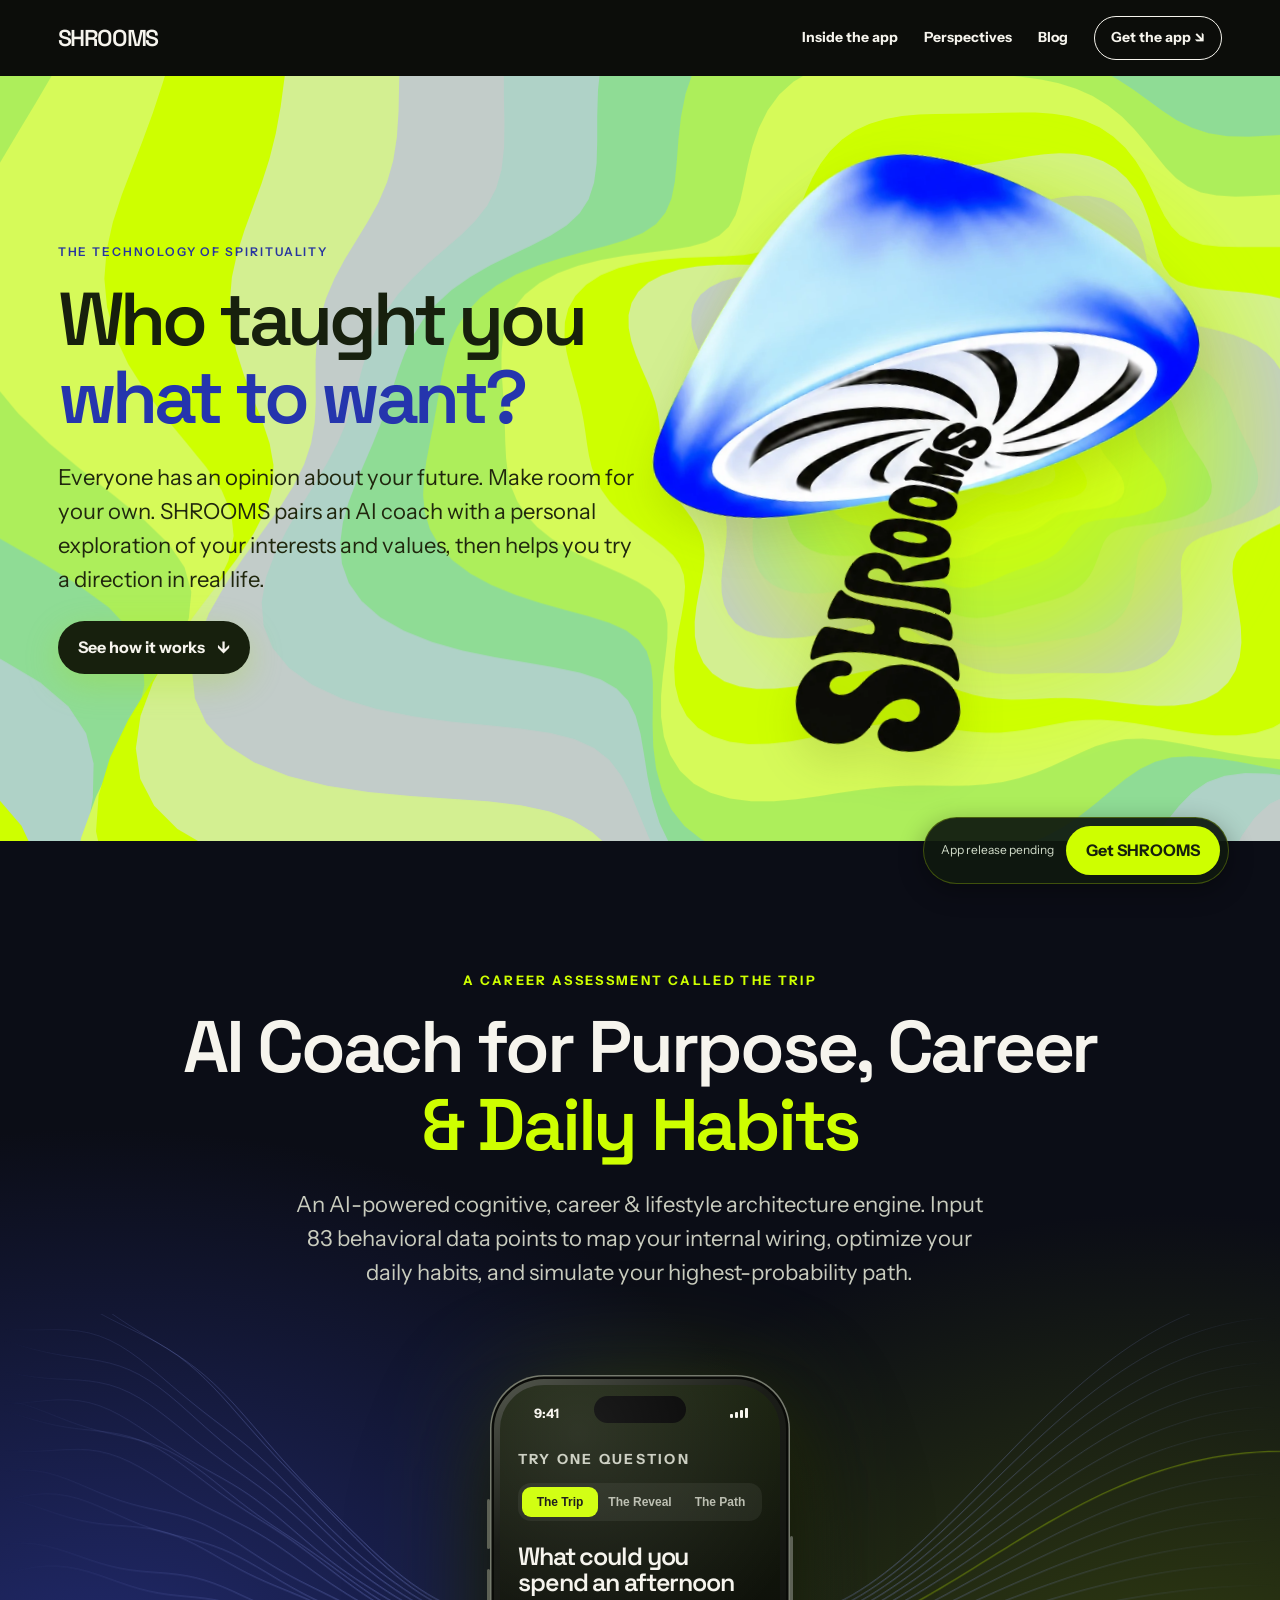
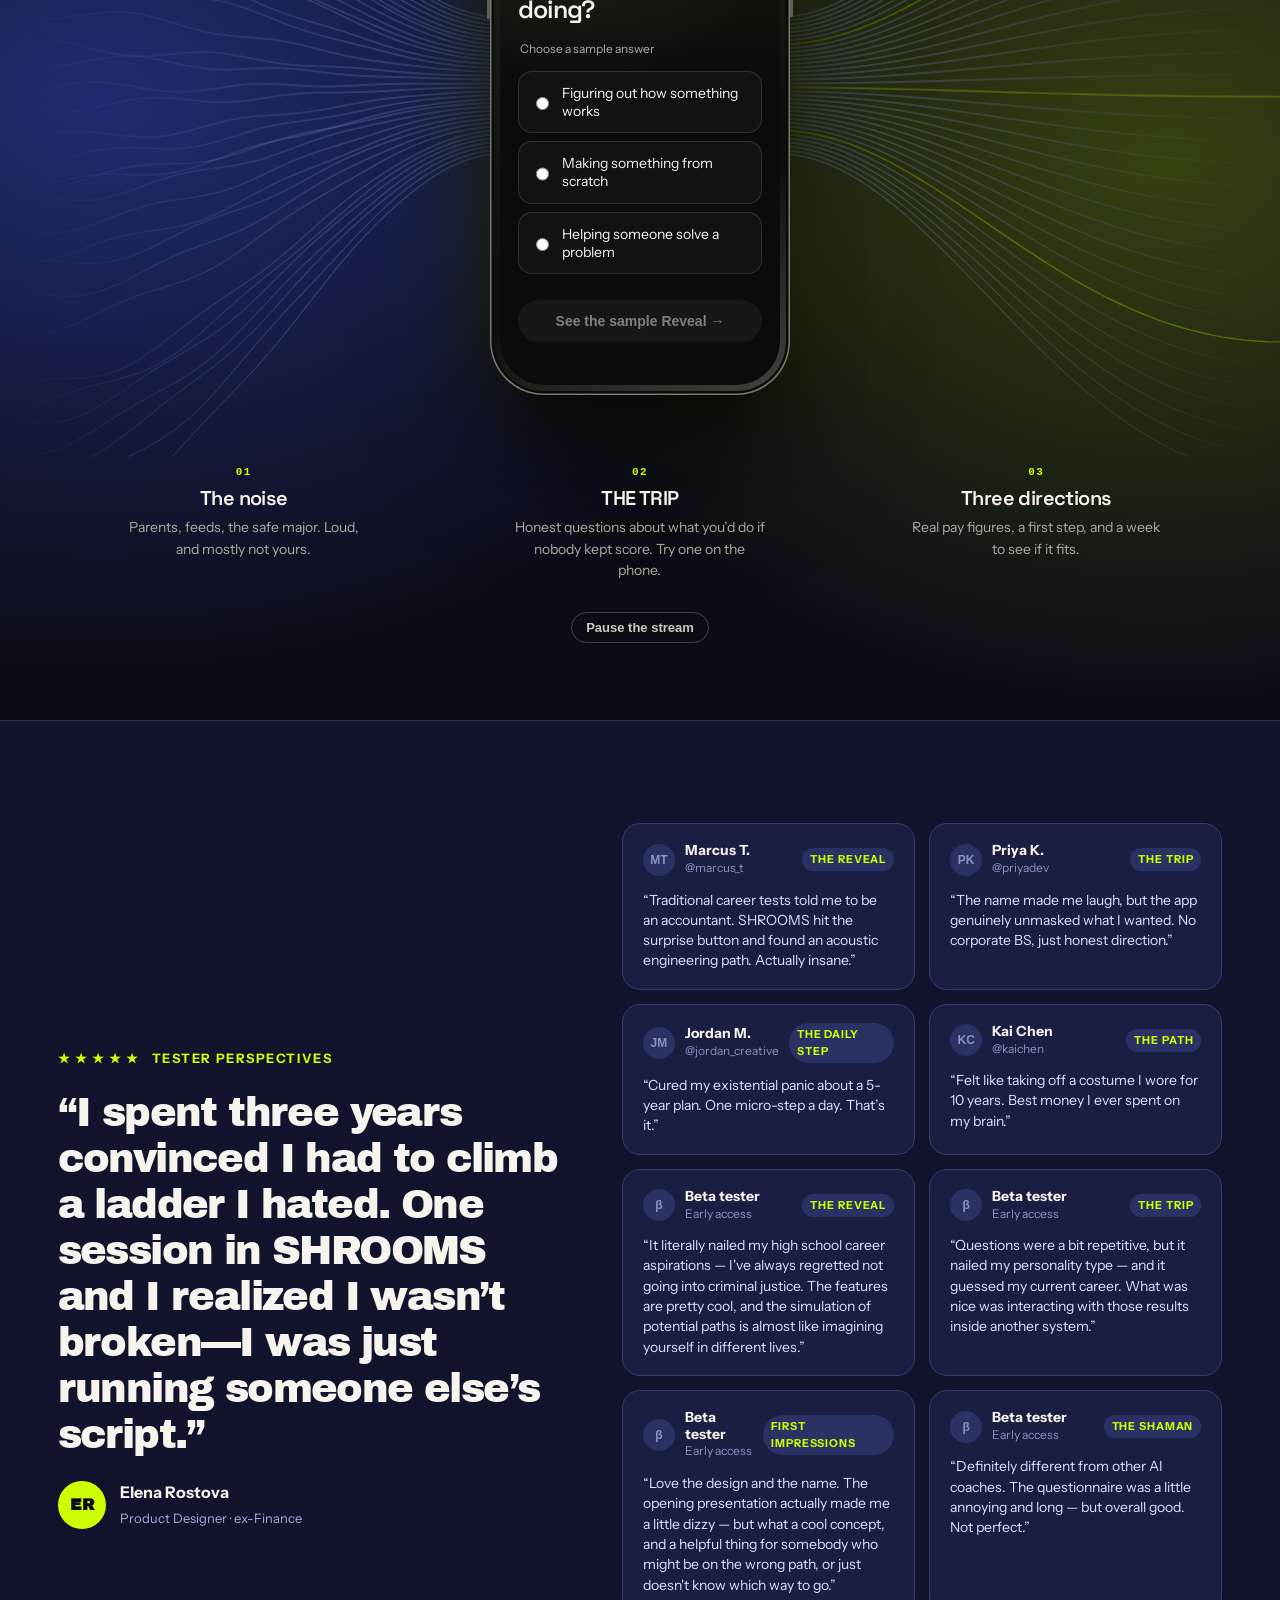
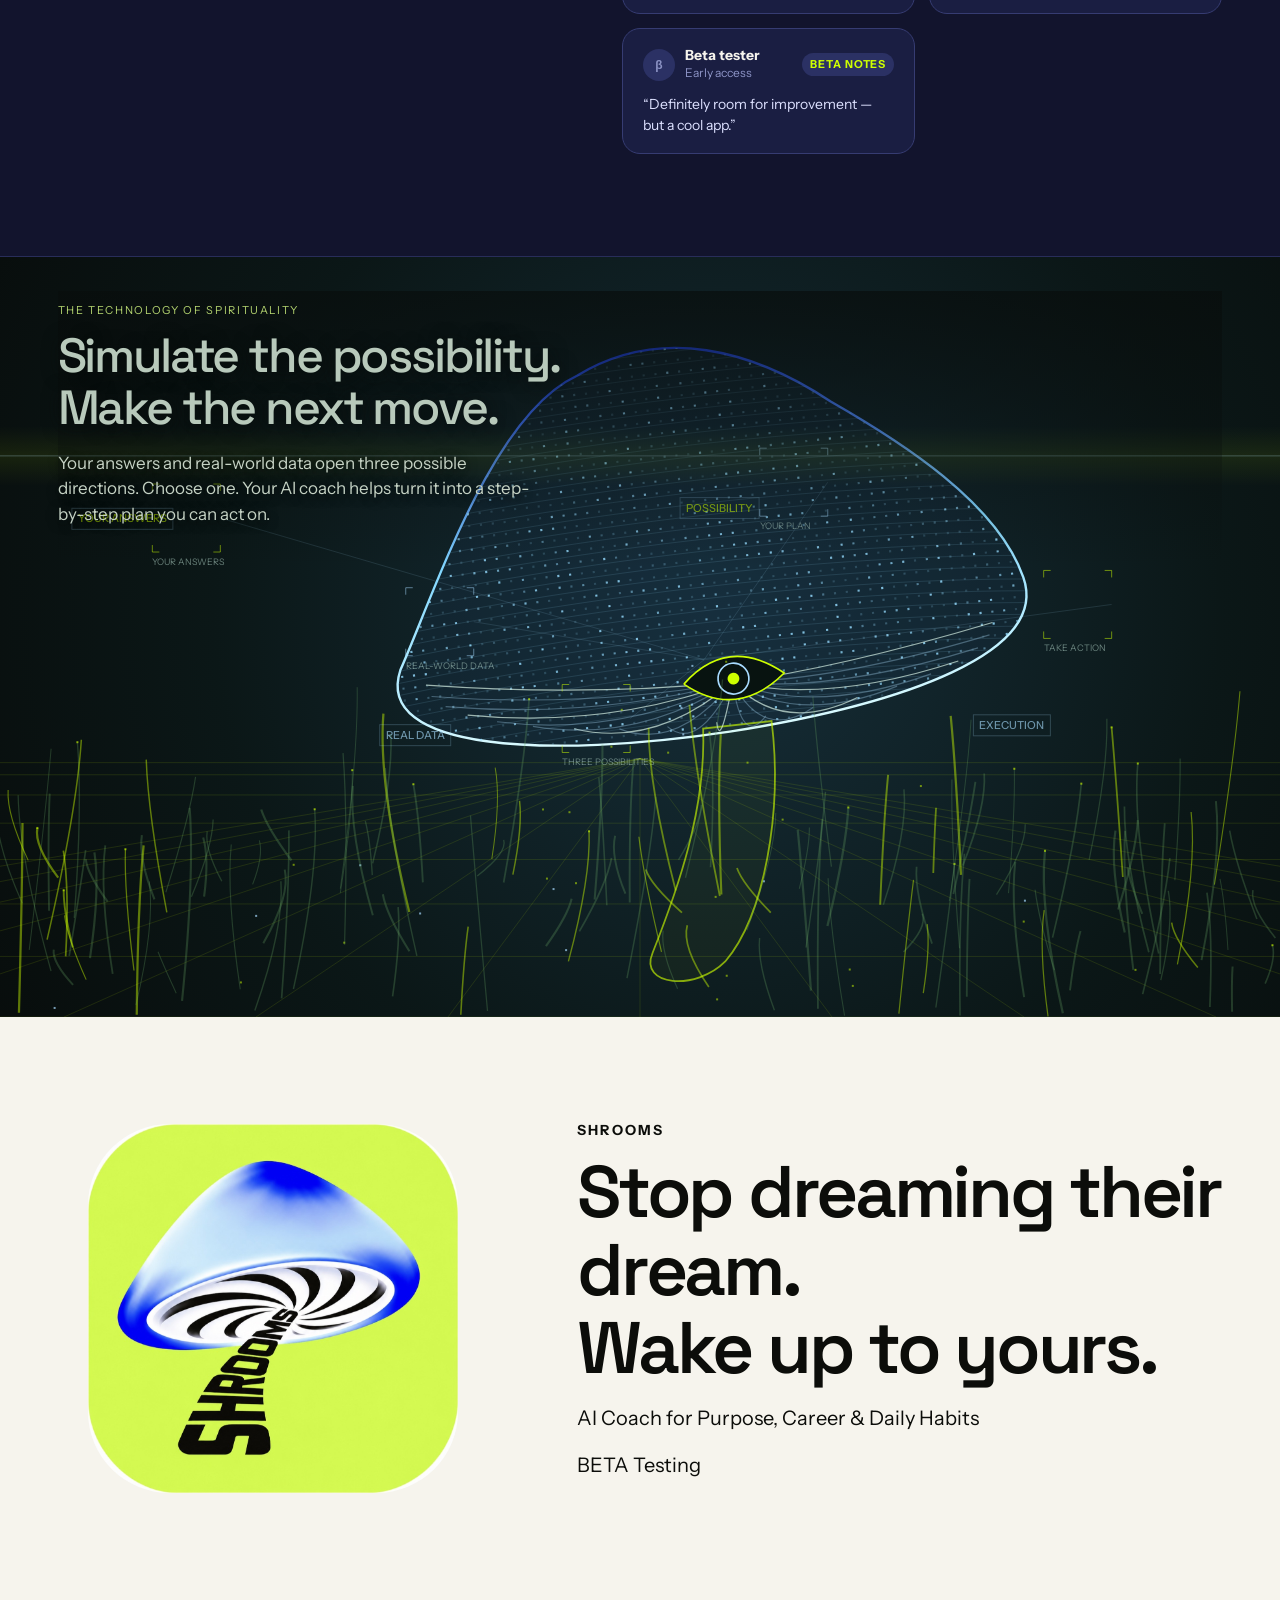
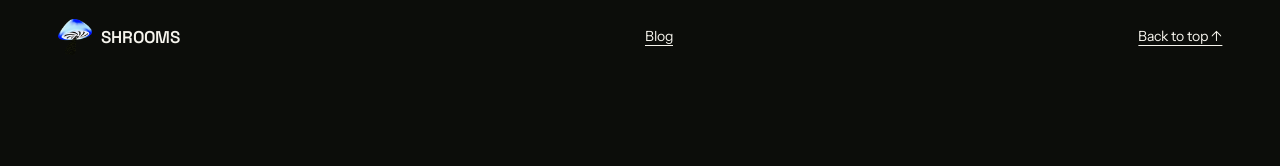
==== commit 318215c2: "Perspectives: add five real beta-tester quotes (lightly cleaned, drug-joke lines removed), attribute" ====
--- a/index.html
+++ b/index.html
@@ -163,6 +163,56 @@
 </div>
 <p>“Felt like taking off a costume I wore for 10 years. Best money I ever spent on my brain.”</p>
 </article>
+<article class="sp16-card">
+<div class="sp16-card-header">
+<div class="sp16-user">
+<span class="sp16-pic">β</span>
+<div><strong>Beta tester</strong><span>Early access</span></div>
+</div>
+<span class="sp16-pill">The Reveal</span>
+</div>
+<p>“It literally nailed my high school career aspirations — I've always regretted not going into criminal justice. The features are pretty cool, and the simulation of potential paths is almost like imagining yourself in different lives.”</p>
+</article>
+<article class="sp16-card">
+<div class="sp16-card-header">
+<div class="sp16-user">
+<span class="sp16-pic">β</span>
+<div><strong>Beta tester</strong><span>Early access</span></div>
+</div>
+<span class="sp16-pill">The Trip</span>
+</div>
+<p>“Questions were a bit repetitive, but it nailed my personality type — and it guessed my current career. What was nice was interacting with those results inside another system.”</p>
+</article>
+<article class="sp16-card">
+<div class="sp16-card-header">
+<div class="sp16-user">
+<span class="sp16-pic">β</span>
+<div><strong>Beta tester</strong><span>Early access</span></div>
+</div>
+<span class="sp16-pill">First Impressions</span>
+</div>
+<p>“Love the design and the name. The opening presentation actually made me a little dizzy — but what a cool concept, and a helpful thing for somebody who might be on the wrong path, or just doesn't know which way to go.”</p>
+</article>
+<article class="sp16-card">
+<div class="sp16-card-header">
+<div class="sp16-user">
+<span class="sp16-pic">β</span>
+<div><strong>Beta tester</strong><span>Early access</span></div>
+</div>
+<span class="sp16-pill">The Shaman</span>
+</div>
+<p>“Definitely different from other AI coaches. The questionnaire was a little annoying and long — but overall good. Not perfect.”</p>
+</article>
+<article class="sp16-card">
+<div class="sp16-card-header">
+<div class="sp16-user">
+<span class="sp16-pic">β</span>
+<div><strong>Beta tester</strong><span>Early access</span></div>
+</div>
+<span class="sp16-pill">Beta Notes</span>
+</div>
+<p>“Definitely room for improvement — but a cool app.”</p>
+</article>
 </div>
 </div>
 </section>
--- a/style.css
+++ b/style.css
@@ -802,3 +802,11 @@
 .hero h1 { color:#17200d; font-family:"Space Grotesk",sans-serif; font-weight:600; text-shadow:none; }
 .hero h1 em { color:#2535ad; text-shadow:none; }
 .hero .button { background:#17200d; color:#f6f4ed; }
+
+/* Mobile hero order (owner direction, 2026-11-18): on phones the headline
+   comes first and the mushroom sits UNDER "Who taught you what to want?" */
+@media (max-width:700px) {
+  .stage { grid-template-columns:1fr !important; }
+  .stage .hero-copy { order:1; }
+  .stage .opening { order:2; justify-self:center; }
+}
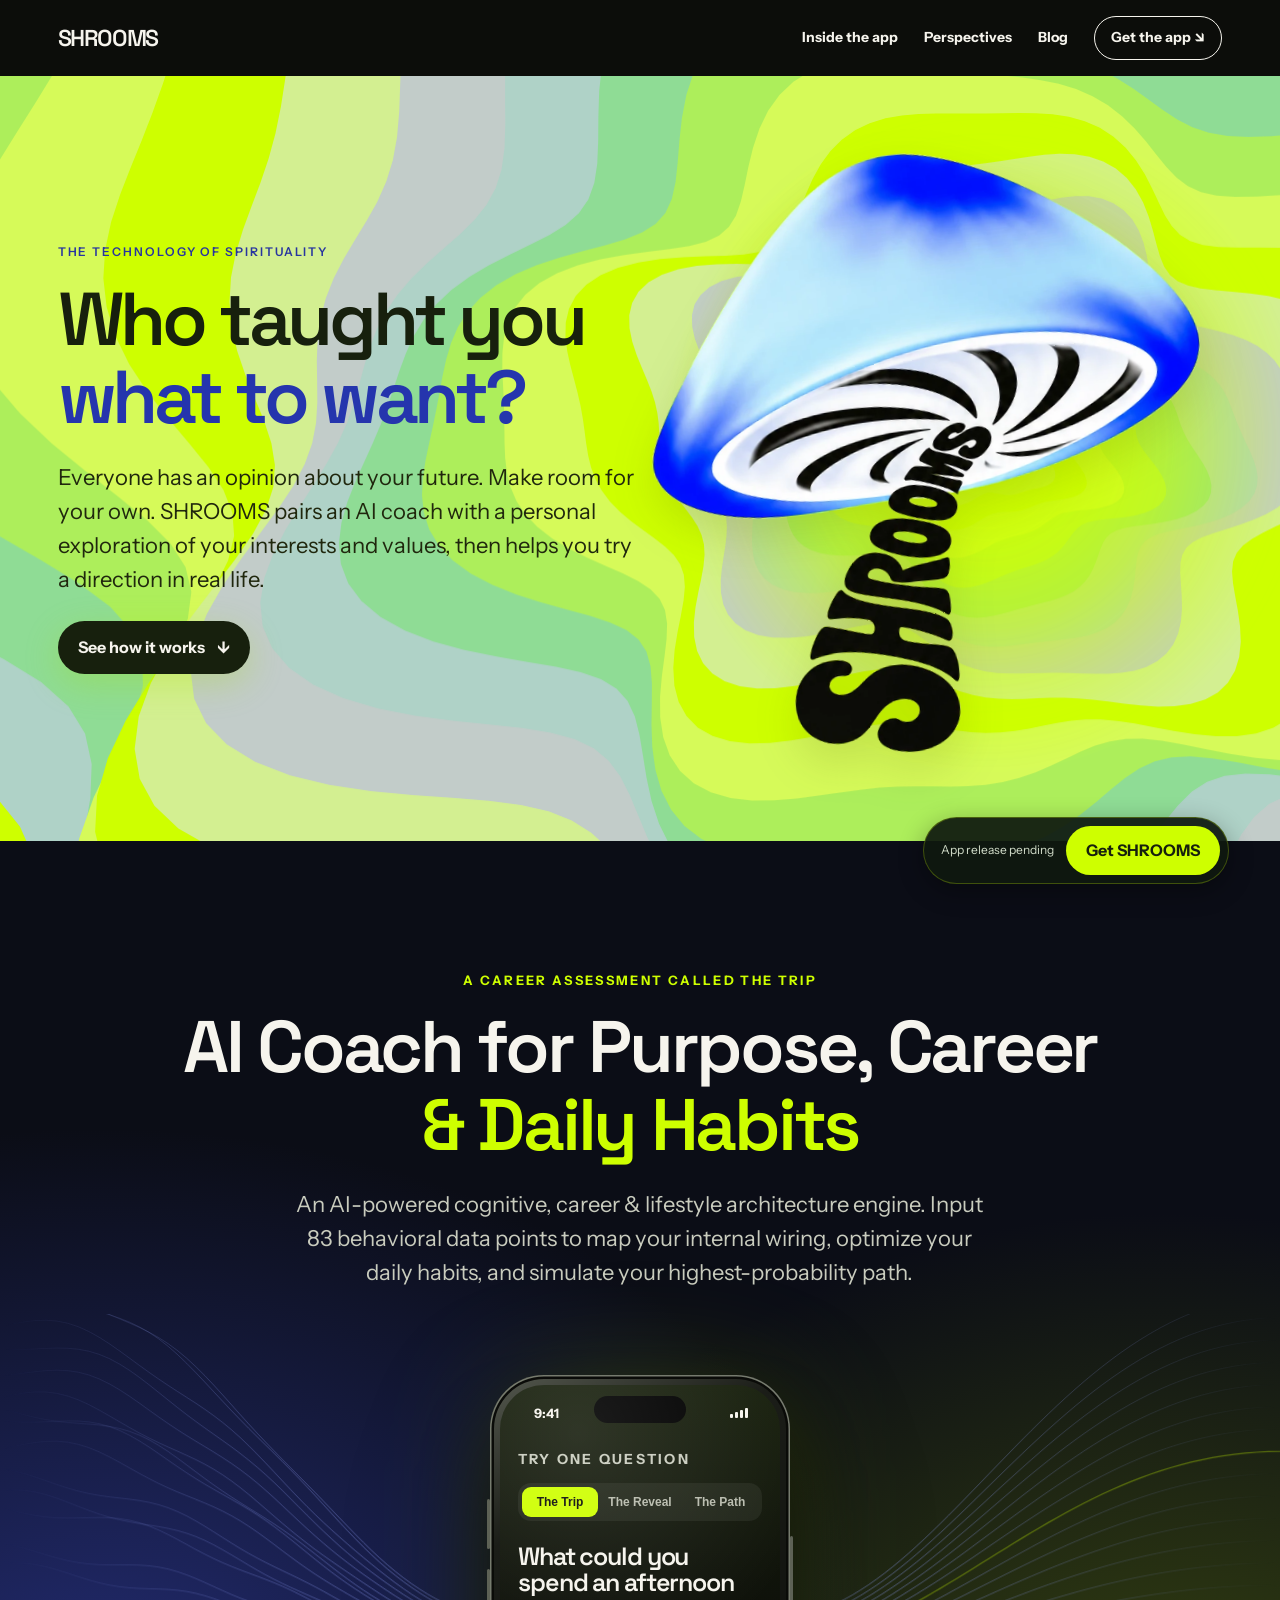
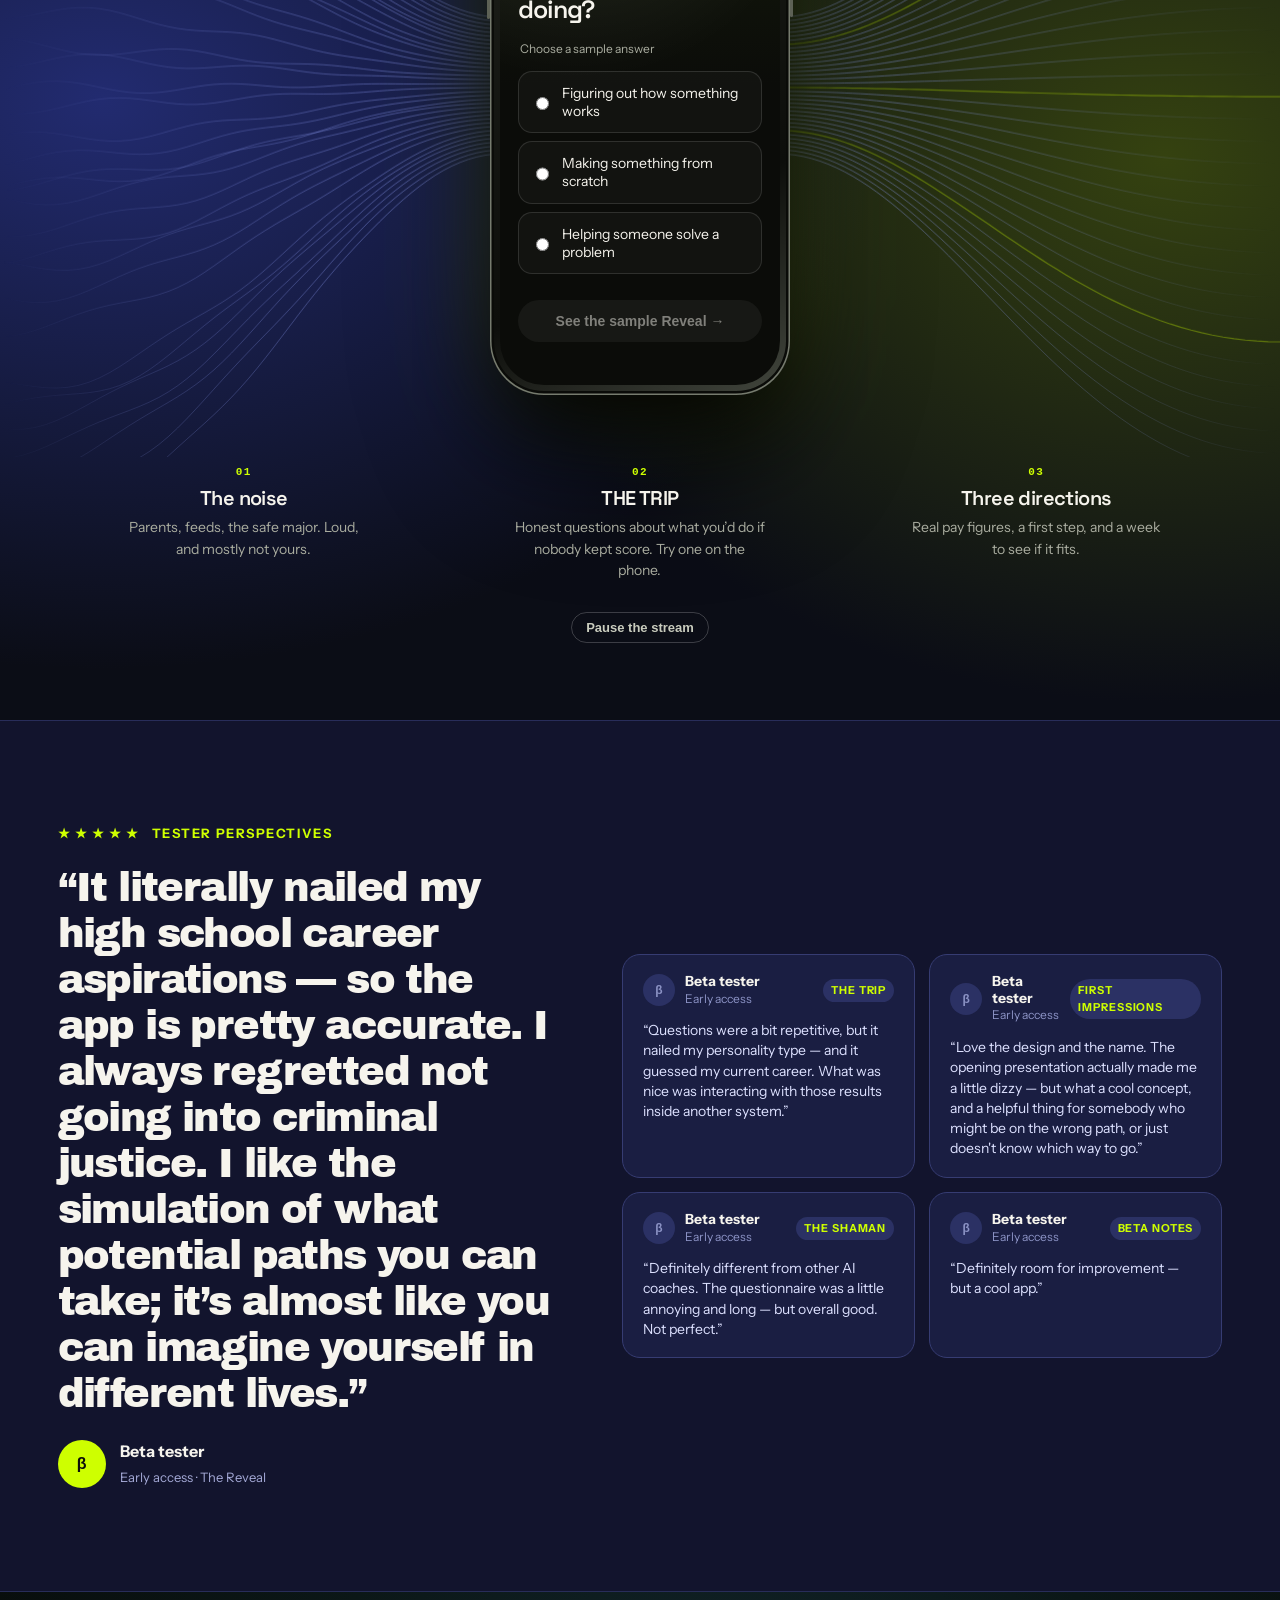
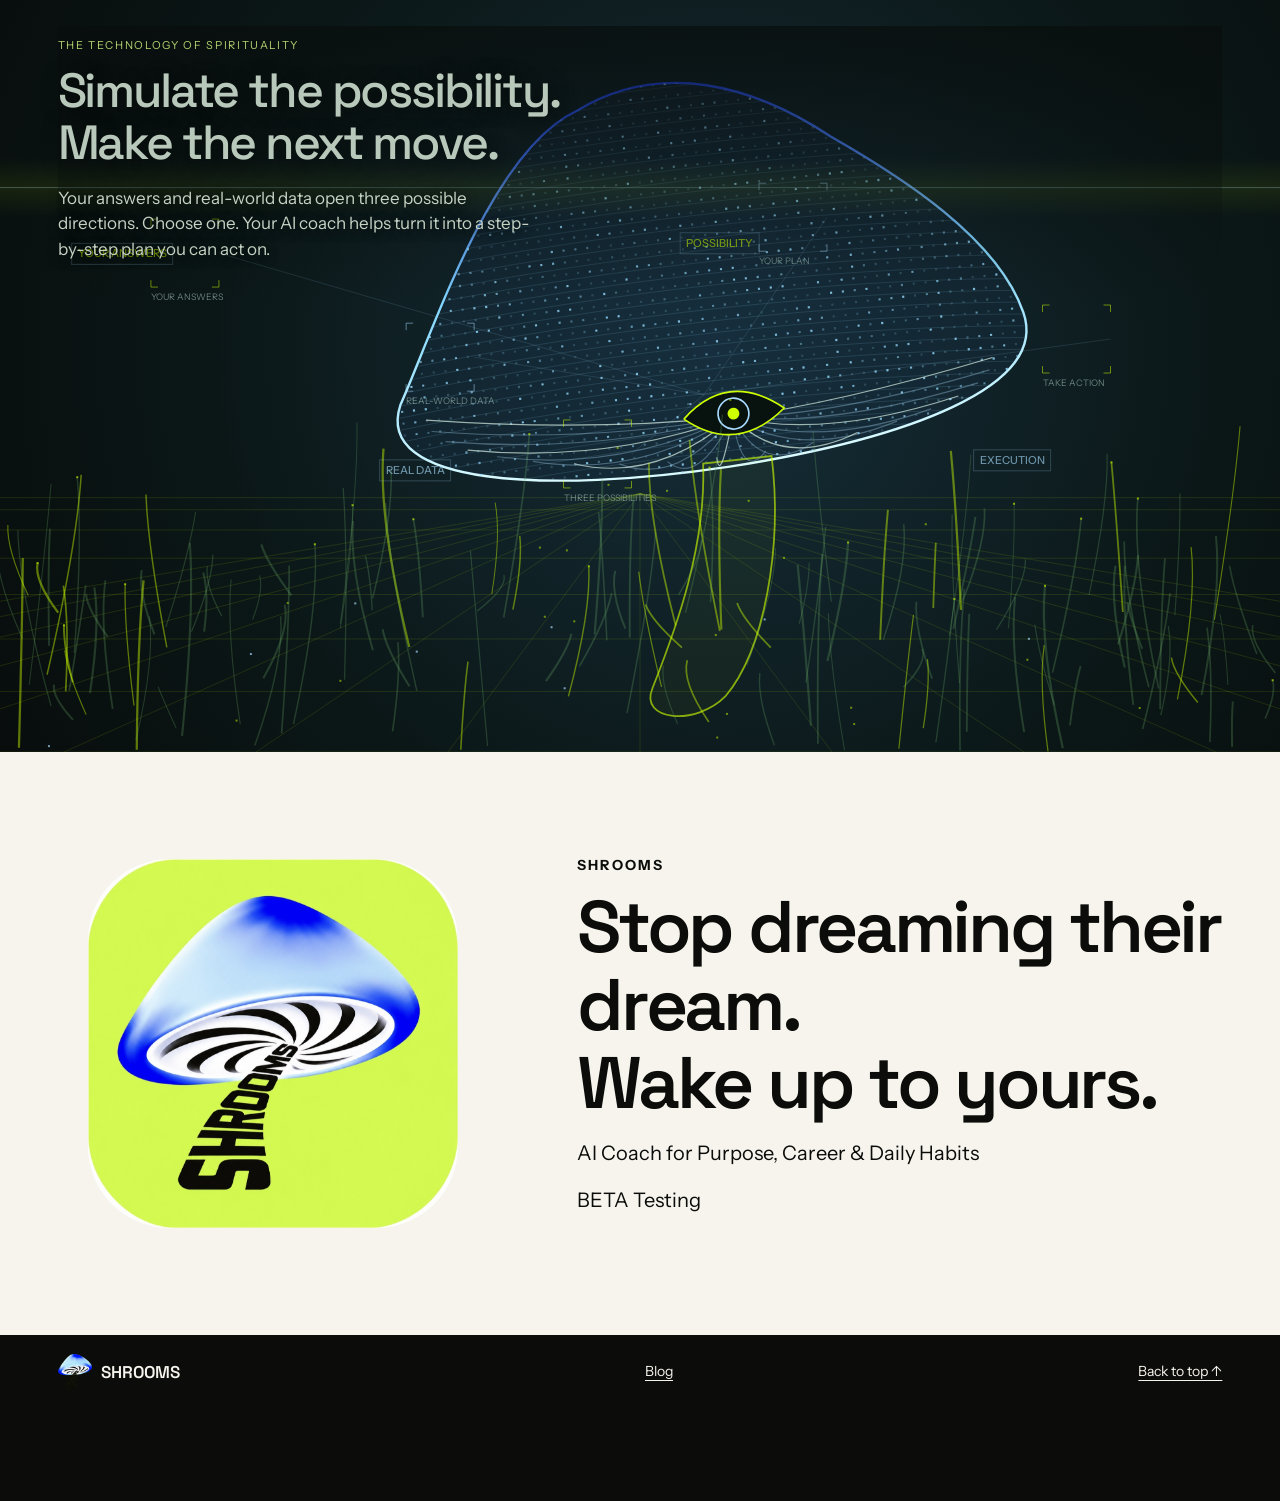
==== commit 7bc1fff0: "Perspectives replaced with real tester feedback only: criminal-justice quote featured big, previous " ====
--- a/index.html
+++ b/index.html
@@ -112,67 +112,17 @@
 <div class="sp16-featured">
 <div class="sp16-tag"><span>★ ★ ★ ★ ★</span> <span>TESTER PERSPECTIVES</span></div>
 <blockquote class="sp16-quote" id="sp16-quote-text">
-“I spent three years convinced I had to climb a ladder I hated. One session in SHROOMS and I realized I wasn’t broken—I was just running someone else’s script.”
+“It literally nailed my high school career aspirations — so the app is pretty accurate. I always regretted not going into criminal justice. I like the simulation of what potential paths you can take; it’s almost like you can imagine yourself in different lives.”
 </blockquote>
 <div class="sp16-author">
-<div class="sp16-avatar">ER</div>
+<div class="sp16-avatar">β</div>
 <div class="sp16-meta">
-<strong>Elena Rostova</strong>
-<span>Product Designer · ex-Finance</span>
+<strong>Beta tester</strong>
+<span>Early access · The Reveal</span>
 </div>
 </div>
 </div>
 <div class="sp16-grid">
-<article class="sp16-card">
-<div class="sp16-card-header">
-<div class="sp16-user">
-<span class="sp16-pic">MT</span>
-<div><strong>Marcus T.</strong><span>@marcus_t</span></div>
-</div>
-<span class="sp16-pill">The Reveal</span>
-</div>
-<p>“Traditional career tests told me to be an accountant. SHROOMS hit the surprise button and found an acoustic engineering path. Actually insane.”</p>
-</article>
-<article class="sp16-card">
-<div class="sp16-card-header">
-<div class="sp16-user">
-<span class="sp16-pic">PK</span>
-<div><strong>Priya K.</strong><span>@priyadev</span></div>
-</div>
-<span class="sp16-pill">The Trip</span>
-</div>
-<p>“The name made me laugh, but the app genuinely unmasked what I wanted. No corporate BS, just honest direction.”</p>
-</article>
-<article class="sp16-card">
-<div class="sp16-card-header">
-<div class="sp16-user">
-<span class="sp16-pic">JM</span>
-<div><strong>Jordan M.</strong><span>@jordan_creative</span></div>
-</div>
-<span class="sp16-pill">The Daily Step</span>
-</div>
-<p>“Cured my existential panic about a 5-year plan. One micro-step a day. That’s it.”</p>
-</article>
-<article class="sp16-card">
-<div class="sp16-card-header">
-<div class="sp16-user">
-<span class="sp16-pic">KC</span>
-<div><strong>Kai Chen</strong><span>@kaichen</span></div>
-</div>
-<span class="sp16-pill">The Path</span>
-</div>
-<p>“Felt like taking off a costume I wore for 10 years. Best money I ever spent on my brain.”</p>
-</article>
-<article class="sp16-card">
-<div class="sp16-card-header">
-<div class="sp16-user">
-<span class="sp16-pic">β</span>
-<div><strong>Beta tester</strong><span>Early access</span></div>
-</div>
-<span class="sp16-pill">The Reveal</span>
-</div>
-<p>“It literally nailed my high school career aspirations — I've always regretted not going into criminal justice. The features are pretty cool, and the simulation of potential paths is almost like imagining yourself in different lives.”</p>
-</article>
 <article class="sp16-card">
 <div class="sp16-card-header">
 <div class="sp16-user">
--- a/style.css
+++ b/style.css
@@ -810,3 +810,17 @@
   .stage .hero-copy { order:1; }
   .stage .opening { order:2; justify-self:center; }
 }
+
+/* Mobile hero refinement (owner direction, 2026-11-18): the mushroom sits
+   between the headline and the "Everyone has an opinion" lead line, and the
+   top "Get the app" call-to-action is hidden on phones (kept on desktop). */
+@media (max-width:700px) {
+  .stage { display:flex; flex-direction:column; }
+  .hero-copy { display:contents; }
+  .stage .hero-kicker { order:1; }
+  .stage h1 { order:2; }
+  .stage .opening { order:3; align-self:center; width:100%; }
+  .stage .lead { order:4; }
+  .stage .button { order:5; align-self:flex-start; }
+  header nav .store-link { display:none; }
+}
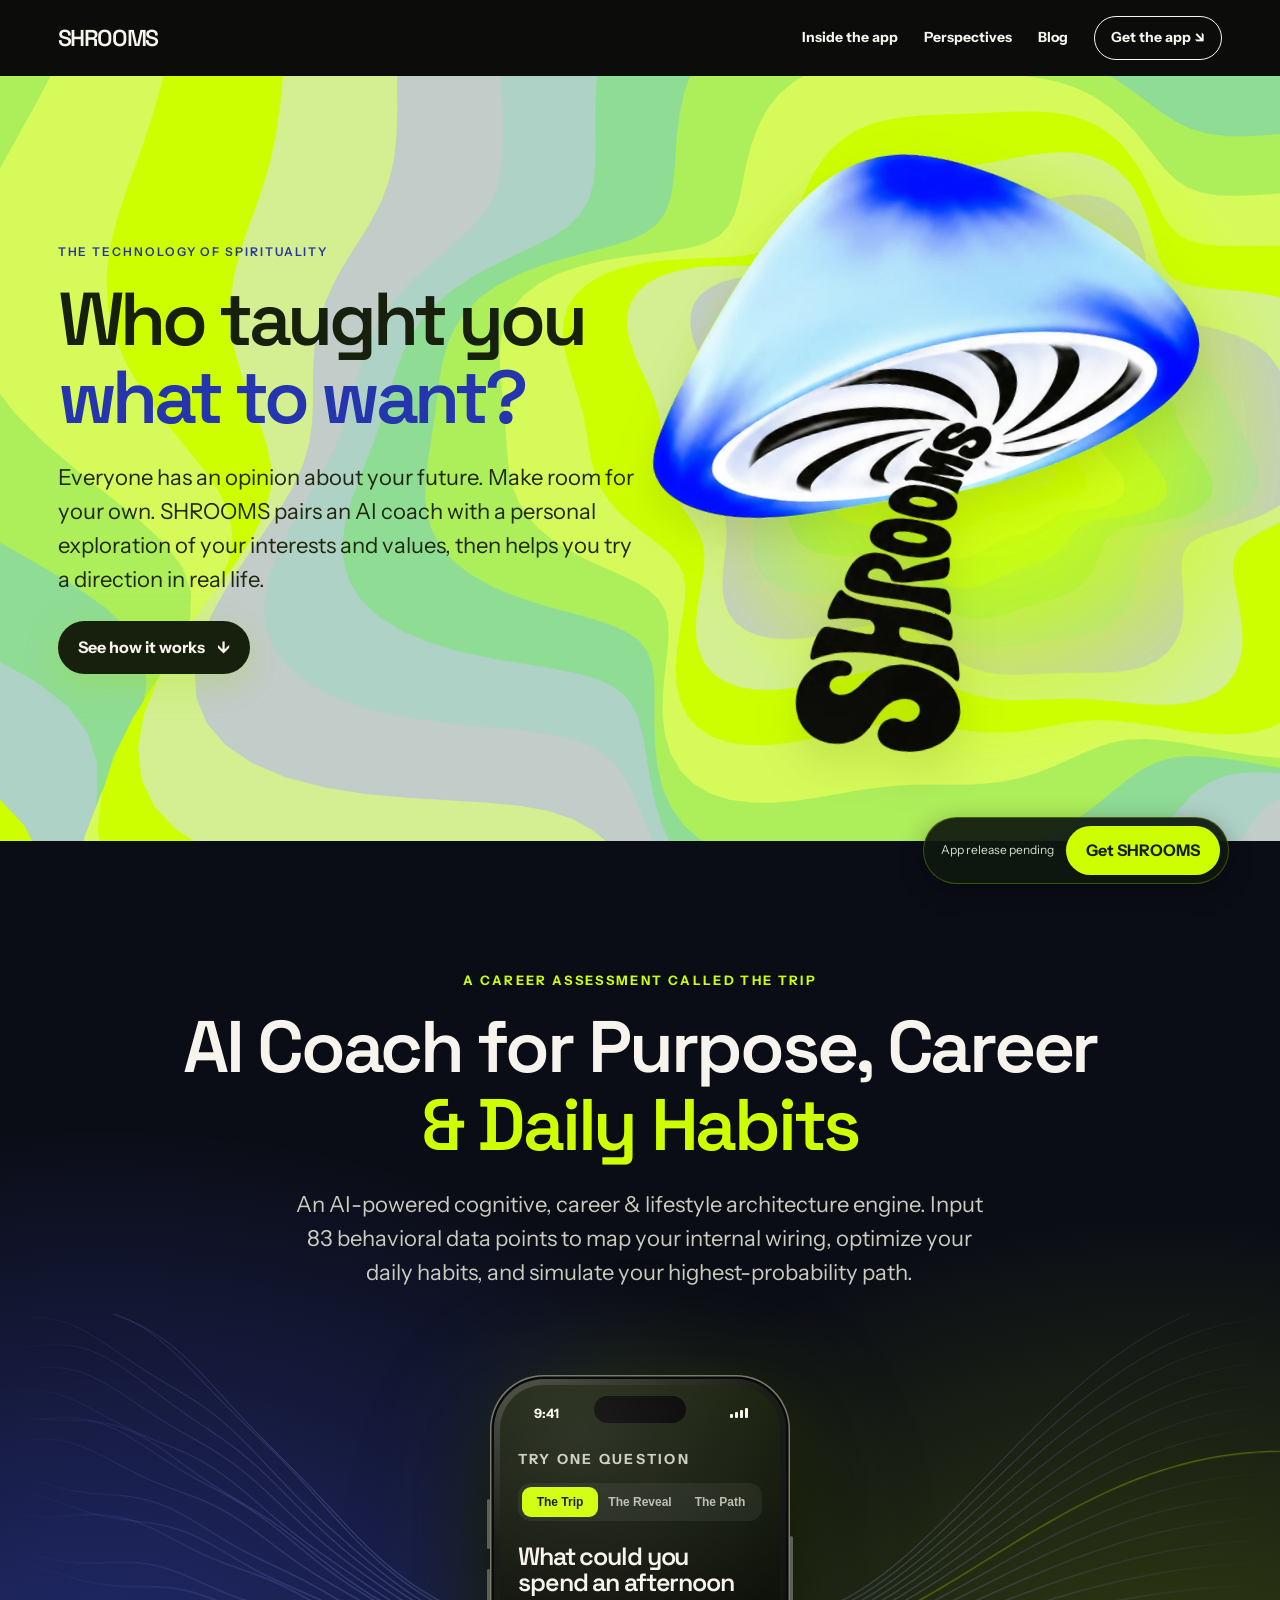
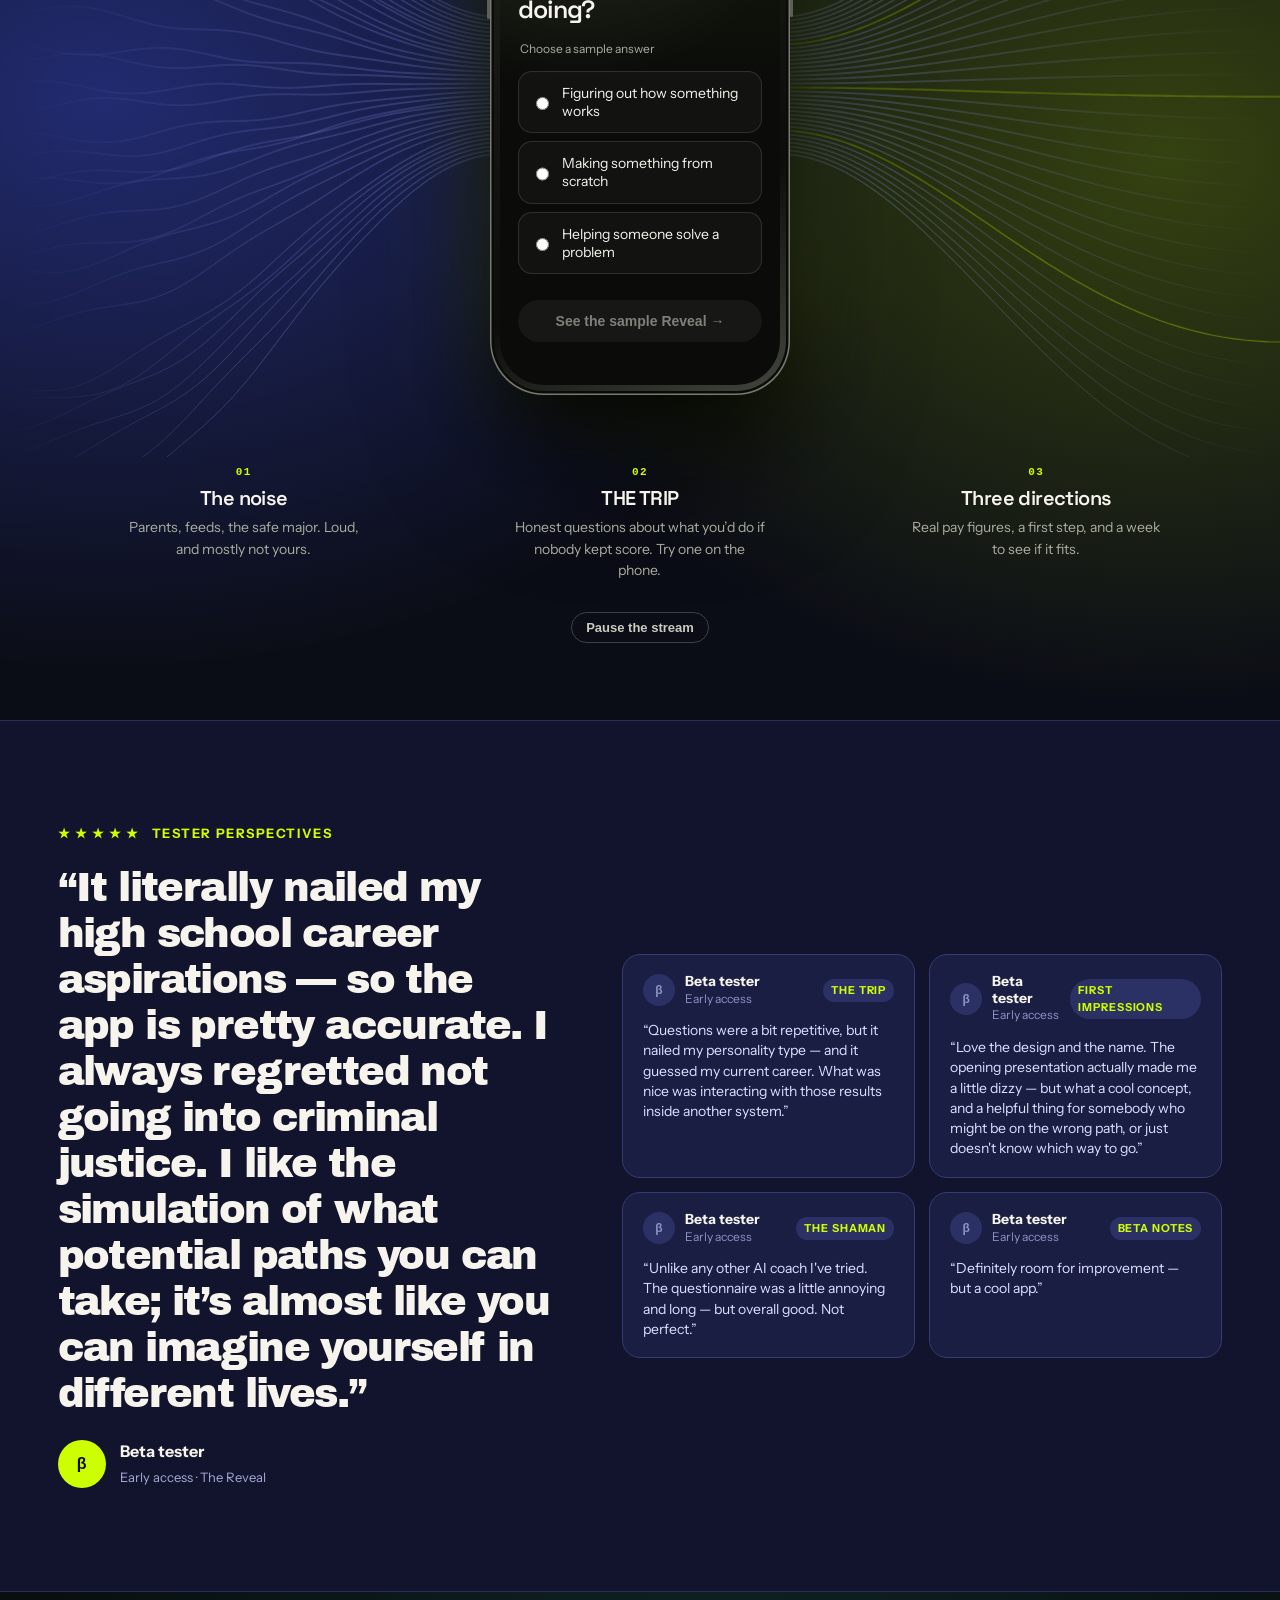
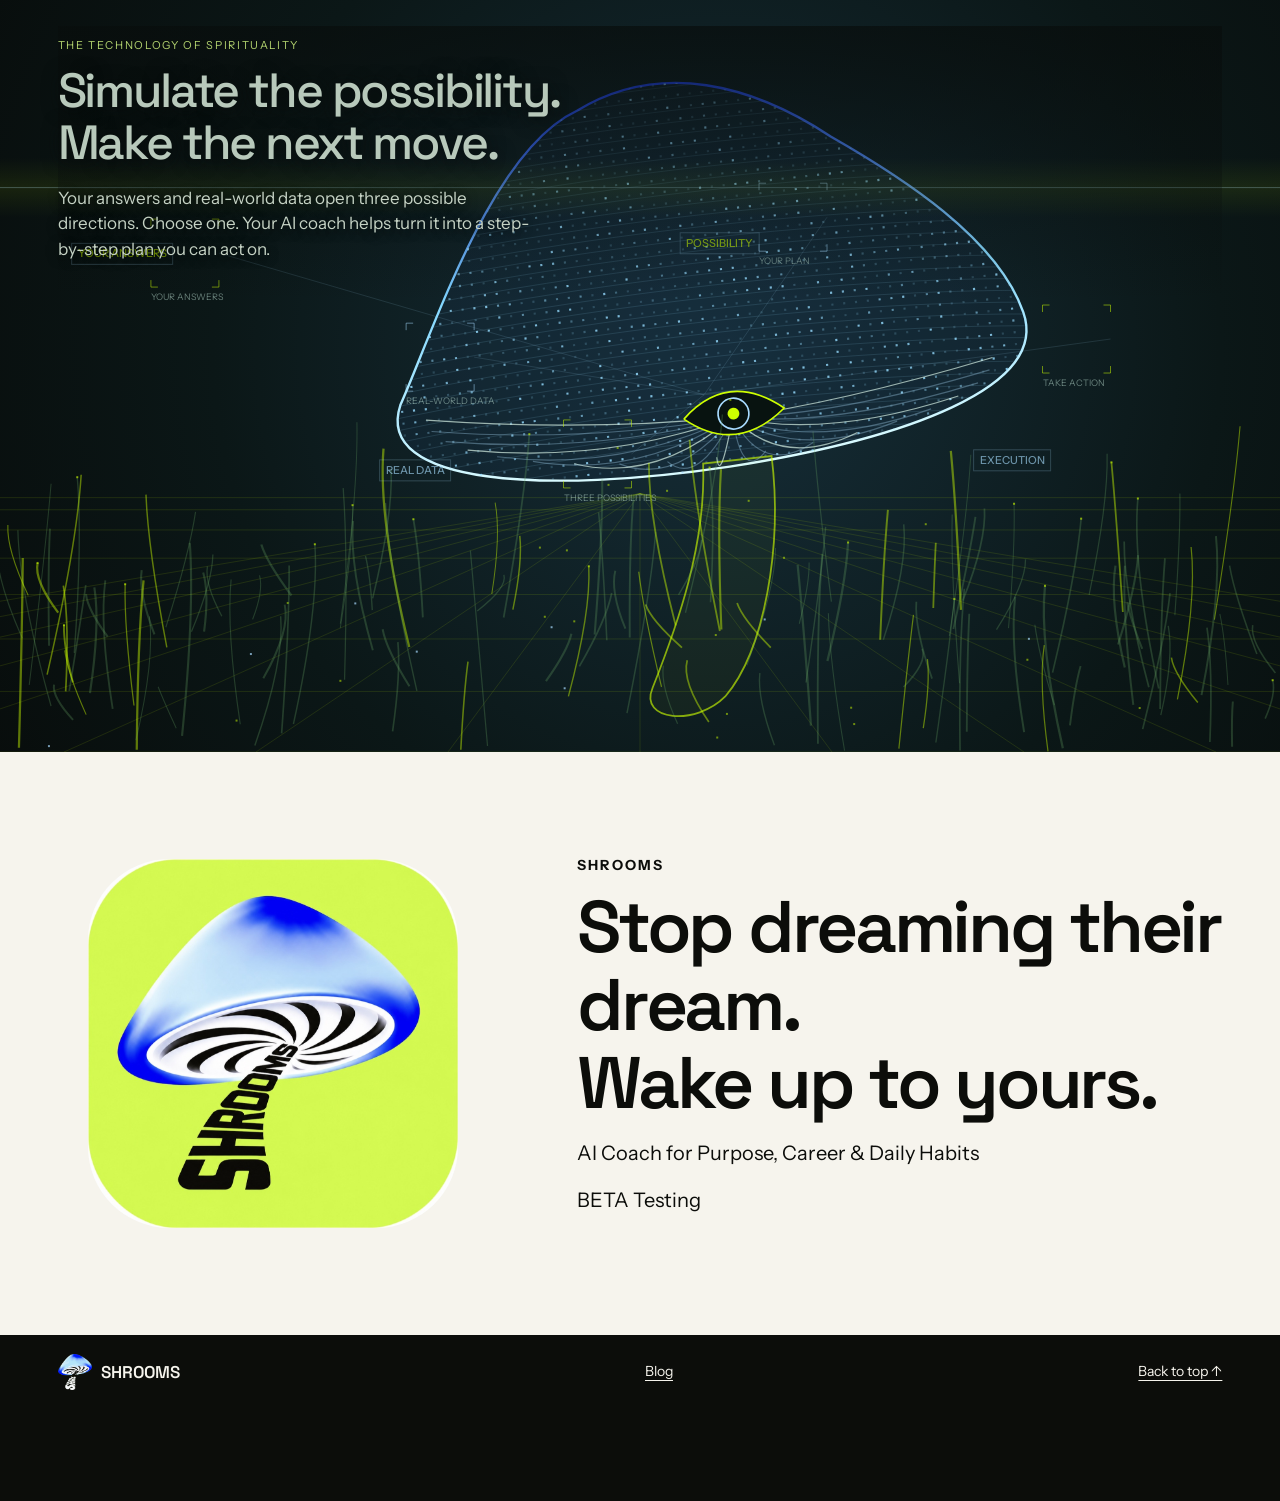
==== commit f7ca1f8a: "Tester quote reworded (no repeated 'definitely'); footer logo gets white-stem variant on dark backgr" ====
--- a/index.html
+++ b/index.html
@@ -151,7 +151,7 @@
 </div>
 <span class="sp16-pill">The Shaman</span>
 </div>
-<p>“Definitely different from other AI coaches. The questionnaire was a little annoying and long — but overall good. Not perfect.”</p>
+<p>“Unlike any other AI coach I've tried. The questionnaire was a little annoying and long — but overall good. Not perfect.”</p>
 </article>
 <article class="sp16-card">
 <div class="sp16-card-header">
--- a/style.css
+++ b/style.css
@@ -824,3 +824,9 @@
   .stage .button { order:5; align-self:flex-start; }
   header nav .store-link { display:none; }
 }
+
+
+/* Footer logo on dark backgrounds (owner direction, 2026-11-18): white-stem
+   variant of the SHROOMS mark, embedded so the black stem lettering stays
+   legible on black. Scoped to footer wordmarks only. */
+footer .wordmark img { content:url("[data-uri]"); }
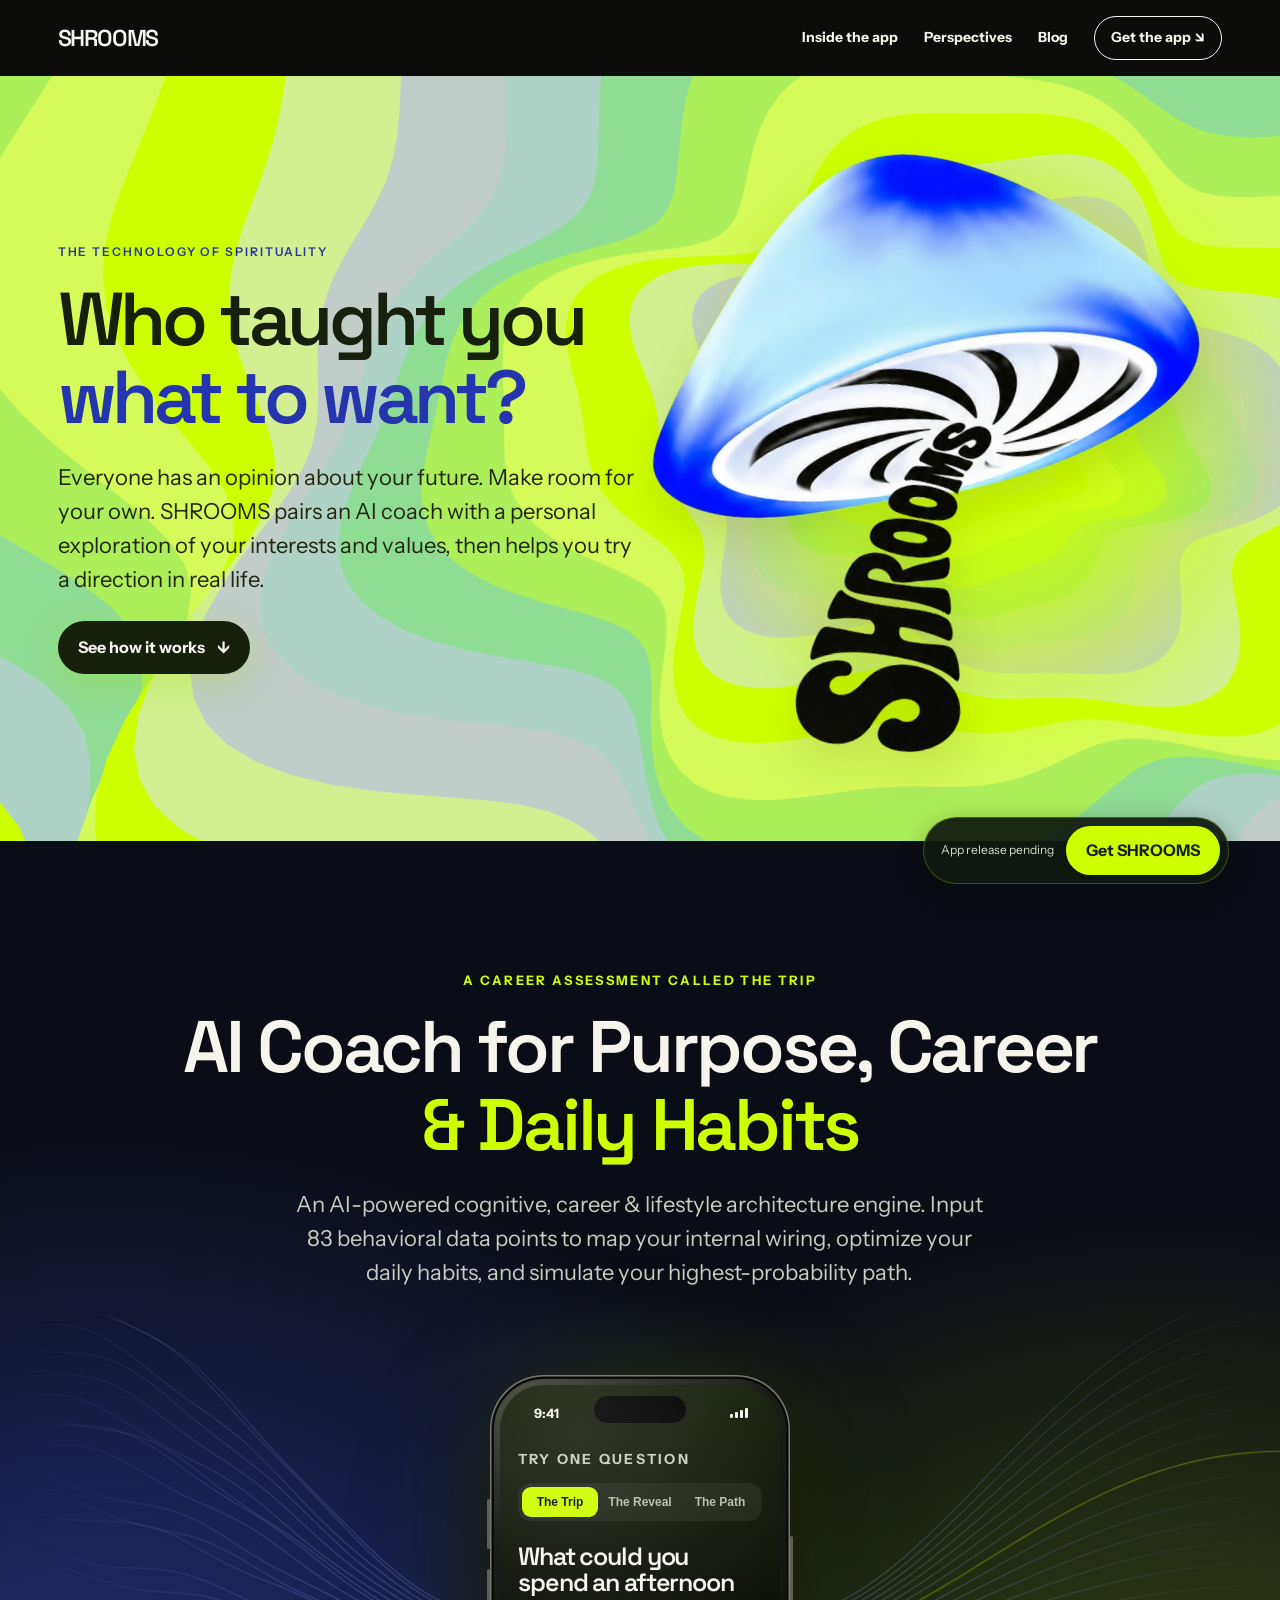
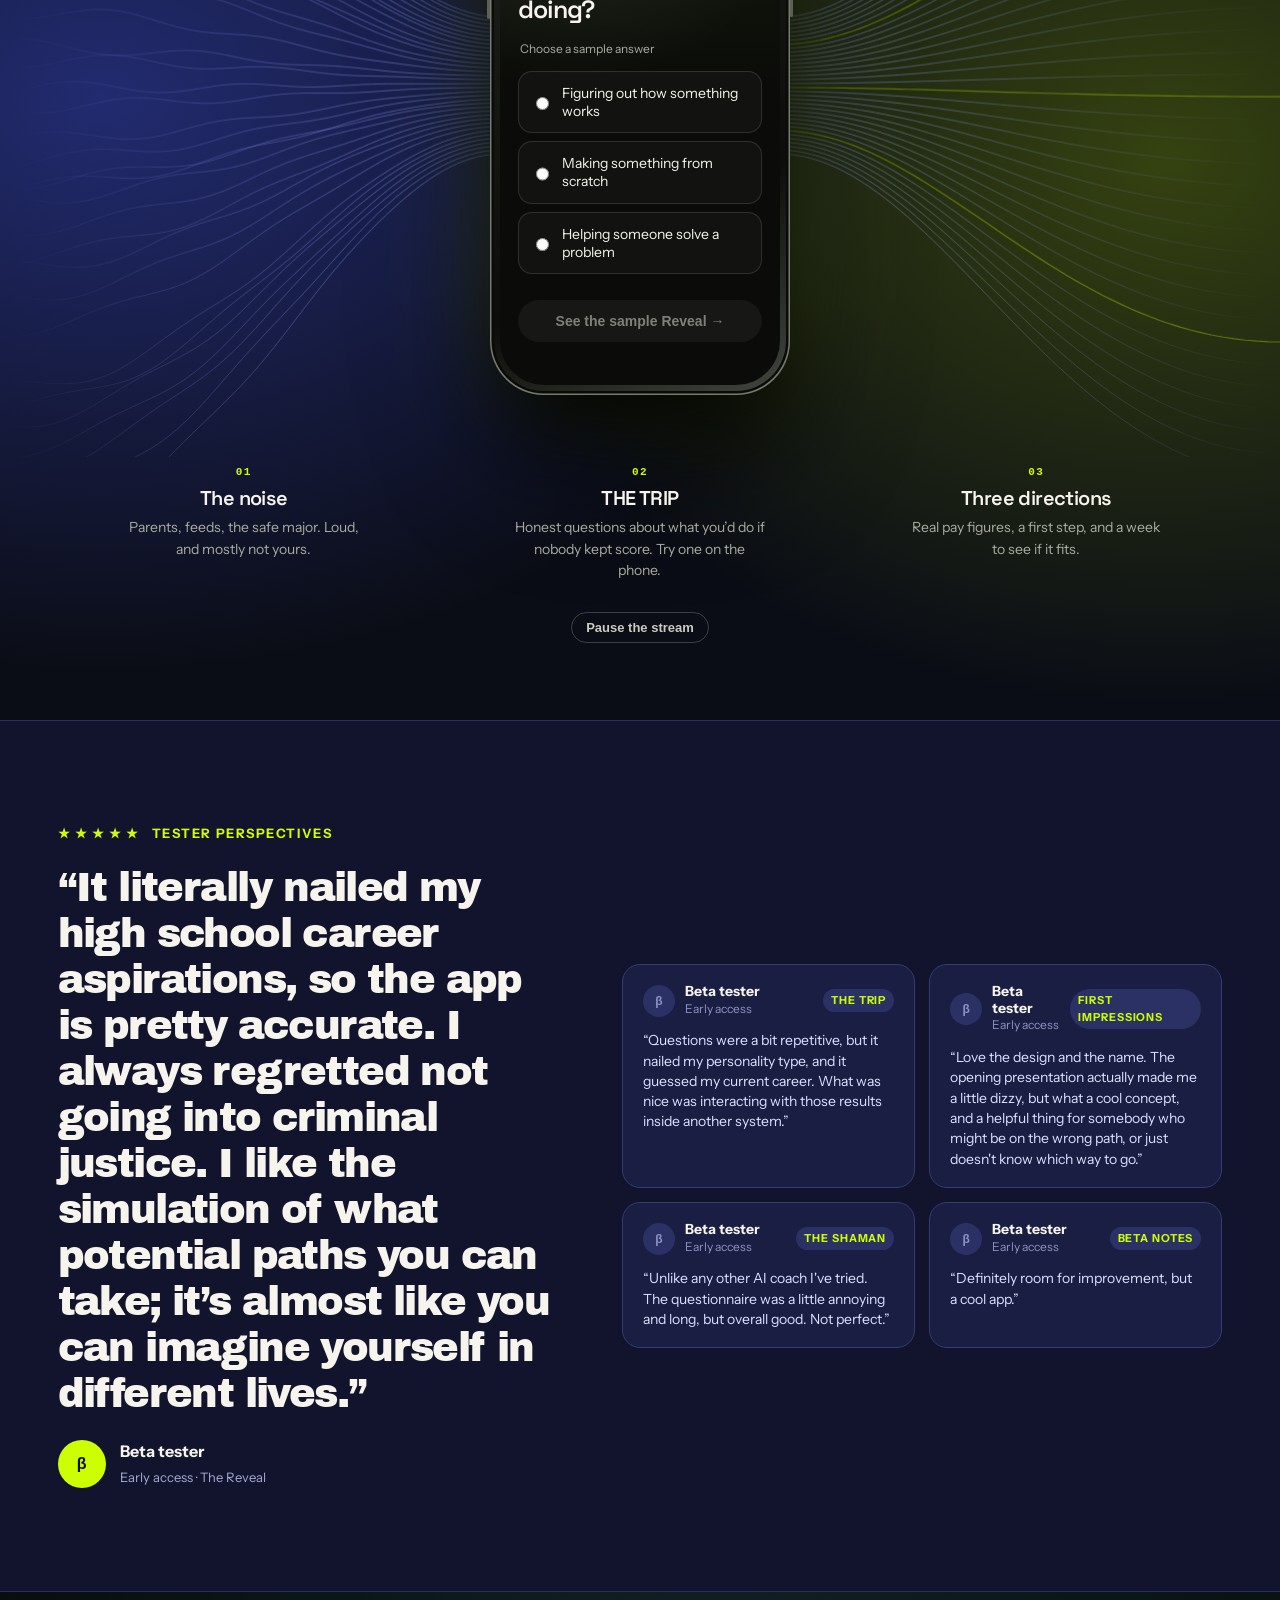
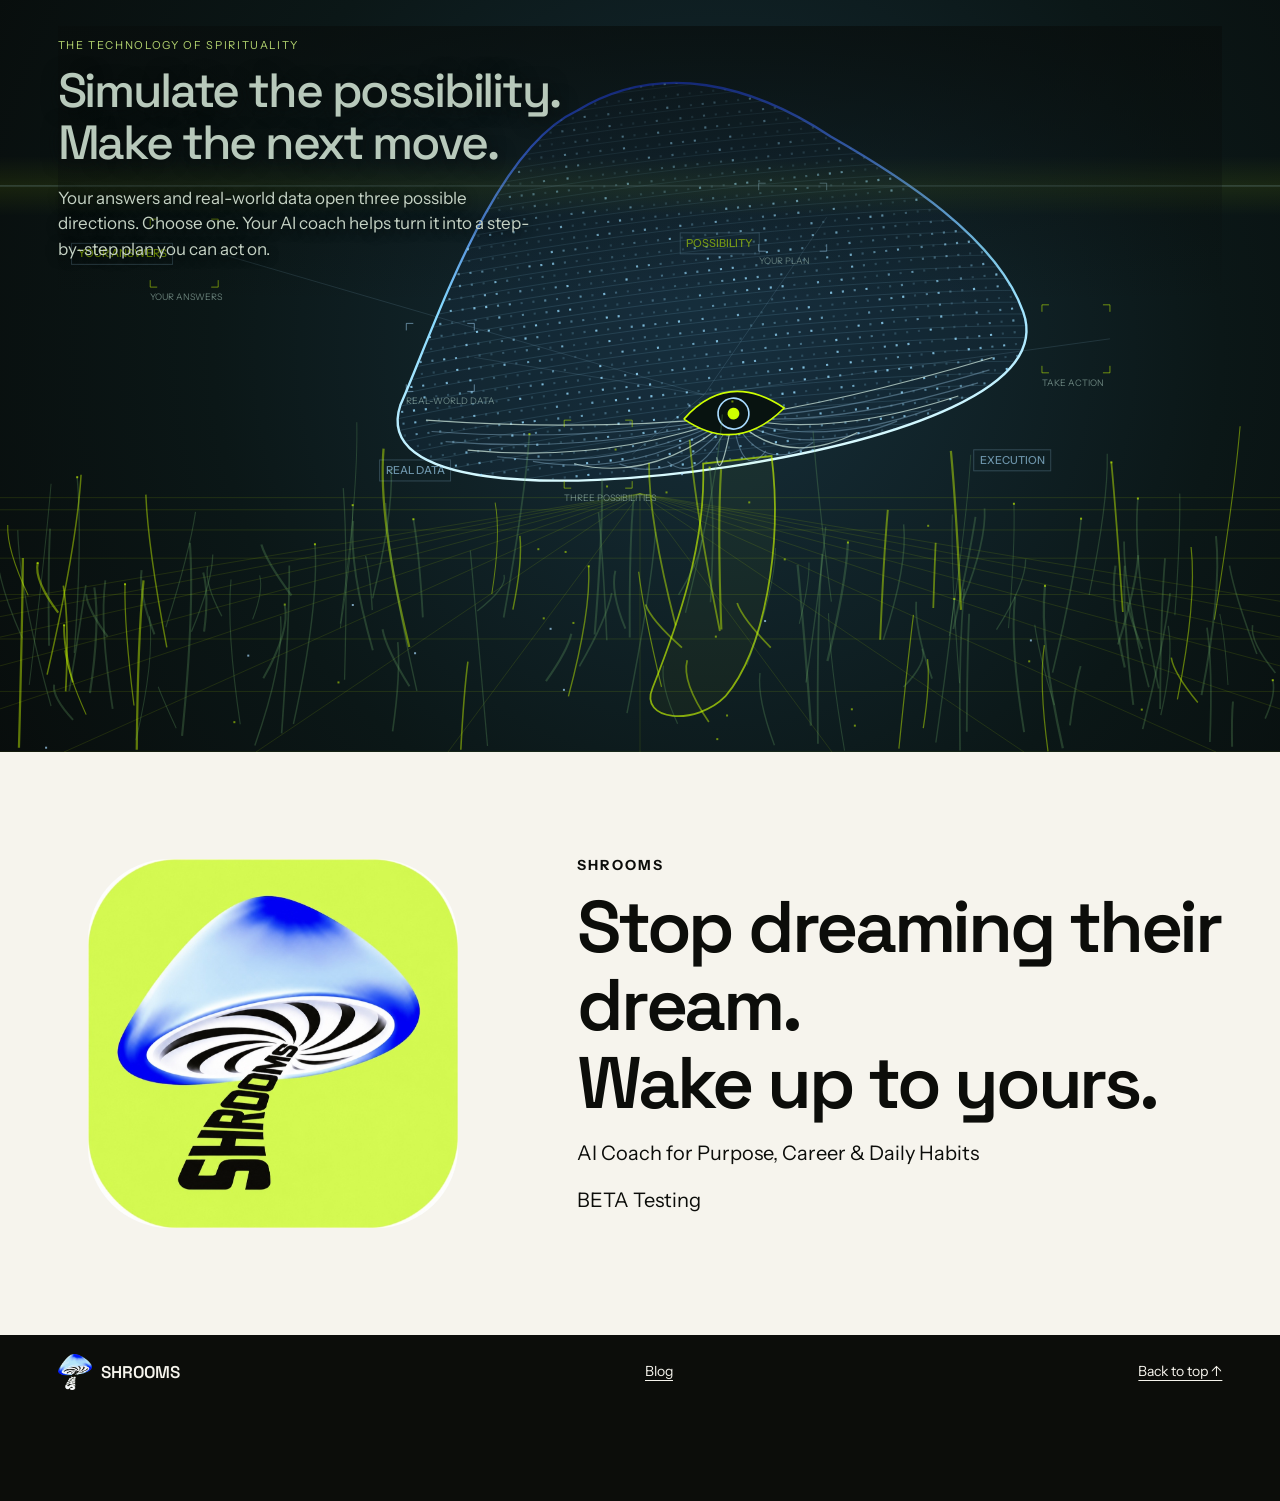
==== commit 49c77f79: "Remove every em-dash and en-dash from the site and blog (owner hates them); punctuation replaced wit" ====
--- a/index.html
+++ b/index.html
@@ -11,7 +11,7 @@
 <meta property="og:image" content="https://getshrooms.app/assets/og-image.png">
 <meta property="og:image:width" content="1200">
 <meta property="og:image:height" content="630">
-<meta property="og:image:alt" content="SHROOMS — Find what you love. Make it happen. Download on the App Store or get it on Google Play.">
+<meta property="og:image:alt" content="SHROOMS, Find what you love. Make it happen. Download on the App Store or get it on Google Play.">
 <meta name="twitter:card" content="summary_large_image">
 <meta name="twitter:title" content="SHROOMS | Who taught you what to want?">
 <meta name="twitter:description" content="An AI-powered cognitive, career & lifestyle architecture engine. Input 83 behavioral data points to map your internal wiring, optimize your daily habits, and simulate your highest-probability path.">
@@ -112,7 +112,7 @@
 <div class="sp16-featured">
 <div class="sp16-tag"><span>★ ★ ★ ★ ★</span> <span>TESTER PERSPECTIVES</span></div>
 <blockquote class="sp16-quote" id="sp16-quote-text">
-“It literally nailed my high school career aspirations — so the app is pretty accurate. I always regretted not going into criminal justice. I like the simulation of what potential paths you can take; it’s almost like you can imagine yourself in different lives.”
+“It literally nailed my high school career aspirations, so the app is pretty accurate. I always regretted not going into criminal justice. I like the simulation of what potential paths you can take; it’s almost like you can imagine yourself in different lives.”
 </blockquote>
 <div class="sp16-author">
 <div class="sp16-avatar">β</div>
@@ -131,7 +131,7 @@
 </div>
 <span class="sp16-pill">The Trip</span>
 </div>
-<p>“Questions were a bit repetitive, but it nailed my personality type — and it guessed my current career. What was nice was interacting with those results inside another system.”</p>
+<p>“Questions were a bit repetitive, but it nailed my personality type, and it guessed my current career. What was nice was interacting with those results inside another system.”</p>
 </article>
 <article class="sp16-card">
 <div class="sp16-card-header">
@@ -141,7 +141,7 @@
 </div>
 <span class="sp16-pill">First Impressions</span>
 </div>
-<p>“Love the design and the name. The opening presentation actually made me a little dizzy — but what a cool concept, and a helpful thing for somebody who might be on the wrong path, or just doesn't know which way to go.”</p>
+<p>“Love the design and the name. The opening presentation actually made me a little dizzy, but what a cool concept, and a helpful thing for somebody who might be on the wrong path, or just doesn't know which way to go.”</p>
 </article>
 <article class="sp16-card">
 <div class="sp16-card-header">
@@ -151,7 +151,7 @@
 </div>
 <span class="sp16-pill">The Shaman</span>
 </div>
-<p>“Unlike any other AI coach I've tried. The questionnaire was a little annoying and long — but overall good. Not perfect.”</p>
+<p>“Unlike any other AI coach I've tried. The questionnaire was a little annoying and long, but overall good. Not perfect.”</p>
 </article>
 <article class="sp16-card">
 <div class="sp16-card-header">
@@ -161,7 +161,7 @@
 </div>
 <span class="sp16-pill">Beta Notes</span>
 </div>
-<p>“Definitely room for improvement — but a cool app.”</p>
+<p>“Definitely room for improvement, but a cool app.”</p>
 </article>
 </div>
 </div>
--- a/style.css
+++ b/style.css
@@ -1,8 +1,8 @@
 :root {
-  --ink:#0c0d0a;
-  --paper:#f6f4ed;
-  --lime:#ceff00;
-  --blue:#141cdd;
+ --ink:#0c0d0a;
+ --paper:#f6f4ed;
+ --lime:#ceff00;
+ --blue:#141cdd;
 }
 * { box-sizing:border-box; }
 html { scroll-behavior:smooth; }
@@ -46,25 +46,25 @@
 .badges { gap:22px; }
 footer { font-size:14px; }
 @media (max-width:700px) {
-  .stage { grid-template-columns:1fr; }
-  h1 { font-size:clamp(37px,9.1vw,63px); }
-  .stage { padding-block:43px 28px; gap:24px; min-height:0; }
-  .art img { width:min(78%,365px); }
-  .art::before,.art::after { max-width:100%; }
-  nav a:first-child { display:none; }
+ .stage { grid-template-columns:1fr; }
+ h1 { font-size:clamp(37px,9.1vw,63px); }
+ .stage { padding-block:43px 28px; gap:24px; min-height:0; }
+ .art img { width:min(78%,365px); }
+ .art::before,.art::after { max-width:100%; }
+ nav a:first-child { display:none; }
 }
 @media (prefers-reduced-motion:no-preference) {
-  h1 span { animation: enter-type .7s cubic-bezier(.18,.82,.28,1) both; }
-  h1 em { animation: enter-type .8s .14s cubic-bezier(.18,.82,.28,1) both; }
-  .art { animation: enter-art 1.1s .05s cubic-bezier(.18,.82,.28,1) both; }
+ h1 span { animation: enter-type .7s cubic-bezier(.18,.82,.28,1) both; }
+ h1 em { animation: enter-type .8s .14s cubic-bezier(.18,.82,.28,1) both; }
+ .art { animation: enter-art 1.1s .05s cubic-bezier(.18,.82,.28,1) both; }
 }
 @keyframes enter-type {
-  from { clip-path:inset(100% 0 0); transform:translateY(.5em); }
-  to { clip-path:inset(0); transform:none; }
+ from { clip-path:inset(100% 0 0); transform:translateY(.5em); }
+ to { clip-path:inset(0); transform:none; }
 }
 @keyframes enter-art {
-  from { opacity:0; transform:translate(12%,10%) rotate(15deg) scale(.79); }
-  to { opacity:1; transform:none; }
+ from { opacity:0; transform:translate(12%,10%) rotate(15deg) scale(.79); }
+ to { opacity:1; transform:none; }
 }
 @media (prefers-reduced-motion:reduce) { html { scroll-behavior:auto; } }
 
@@ -73,110 +73,110 @@
 .art img { position:relative; width:min(100%,480px); transform:rotate(-6deg); }
 .art::before,.art::after { transform:rotate(-26deg); }
 .orbit {
-  position:absolute;
-  width:105%;
-  height:46%;
-  border-radius:50%;
-  border:1px solid #35410055;
-  transform:rotate(-26deg);
+ position:absolute;
+ width:105%;
+ height:46%;
+ border-radius:50%;
+ border:1px solid #35410055;
+ transform:rotate(-26deg);
 }
 .orbit::after {
-  content:"";
-  position:absolute;
-  left:13%;
-  bottom:13%;
-  width:12px;
-  height:12px;
-  border-radius:50%;
-  background:var(--blue);
+ content:"";
+ position:absolute;
+ left:13%;
+ bottom:13%;
+ width:12px;
+ height:12px;
+ border-radius:50%;
+ background:var(--blue);
 }
 @media (prefers-reduced-motion:no-preference) {
-  .art img { animation:float-art 5s .95s ease-in-out both; }
-  .orbit { animation:orbit-in 1.5s .25s ease-out both; }
+ .art img { animation:float-art 5s .95s ease-in-out both; }
+ .orbit { animation:orbit-in 1.5s .25s ease-out both; }
 }
 @keyframes float-art {
-  0%,100% { transform:translateY(0) rotate(-6deg); }
-  48% { transform:translateY(-14px) rotate(-3deg); }
+ 0%,100% { transform:translateY(0) rotate(-6deg); }
+ 48% { transform:translateY(-14px) rotate(-3deg); }
 }
 @keyframes orbit-in {
-  from { opacity:0; transform:rotate(6deg) scale(.7); }
-  to { opacity:1; transform:rotate(-26deg) scale(1); }
+ from { opacity:0; transform:rotate(6deg) scale(.7); }
+ to { opacity:1; transform:rotate(-26deg) scale(1); }
 }
 @media (max-width:700px) {
-  .art { padding:10px 8px 22px; }
-  .art img { width:min(75%,345px); }
-  .orbit { width:95%; }
+ .art { padding:10px 8px 22px; }
+ .art img { width:min(75%,345px); }
+ .orbit { width:95%; }
 }
 
 .opening { position:relative; min-width:0; }
 .opening-control {
-  position:absolute;
-  z-index:2;
-  right:4%;
-  bottom:0;
-  background:var(--lime);
-  color:var(--ink);
-  border:1px solid currentColor;
-  border-radius:100px;
-  padding:7px 13px;
-  font:700 13px "DM Sans",sans-serif;
-  cursor:pointer;
+ position:absolute;
+ z-index:2;
+ right:4%;
+ bottom:0;
+ background:var(--lime);
+ color:var(--ink);
+ border:1px solid currentColor;
+ border-radius:100px;
+ padding:7px 13px;
+ font:700 13px "DM Sans",sans-serif;
+ cursor:pointer;
 }
 .opening-control:focus-visible { outline:3px solid var(--blue); outline-offset:4px; }
  .sequence {
-  display:none;
-  position:absolute;
-  inset:0 0 37px;
-  overflow:hidden;
-  border-radius:28px;
-  background:#141cdd;
-  color:var(--paper);
+ display:none;
+ position:absolute;
+ inset:0 0 37px;
+ overflow:hidden;
+ border-radius:28px;
+ background:#141cdd;
+ color:var(--paper);
 }
 .playing .sequence { display:block; }
 .playing .art { visibility:hidden; }
 .sequence-diagram { position:absolute; inset:8% 8% 33%; }
 .sequence-axis {
-  position:absolute;
-  inset:0;
-  border:1px solid #ffffff70;
-  border-radius:50%;
+ position:absolute;
+ inset:0;
+ border:1px solid #ffffff70;
+ border-radius:50%;
 }
 .sequence-diagram i {
-  position:absolute;
-  top:0;
-  left:0;
-  width:100%;
-  height:12px;
-  border-radius:50px;
-  background:var(--lime);
-  transform-origin:left center;
+ position:absolute;
+ top:0;
+ left:0;
+ width:100%;
+ height:12px;
+ border-radius:50px;
+ background:var(--lime);
+ transform-origin:left center;
 }
 .sequence-copy { position:absolute; inset:auto 8% 10%; }
 .sequence-copy span { color:var(--lime); font-size:12px; font-weight:700; letter-spacing:.12em; }
 .sequence-copy strong {
-  display:block;
-  margin-top:10px;
-  max-width:15ch;
-  font:400 clamp(23px,3.6vw,52px)/1.02 "Archivo Black",sans-serif;
-  letter-spacing:-.055em;
+ display:block;
+ margin-top:10px;
+ max-width:15ch;
+ font:400 clamp(23px,3.6vw,52px)/1.02 "Archivo Black",sans-serif;
+ letter-spacing:-.055em;
 }
 .sequence-progress { position:absolute; inset:auto 0 0; height:3px; background:var(--lime); transform-origin:left; }
 @media (max-width:700px) { .opening { padding-bottom:28px; } }
 @media (prefers-reduced-motion:reduce) {
-  .playing .sequence { display:none; }
-  .playing .art { visibility:visible; }
+ .playing .sequence { display:none; }
+ .playing .art { visibility:visible; }
 }
 
 .sequence-logo {
-  position:absolute;
-  inset:0;
-  margin:auto;
-  width:71%;
-  height:84%;
-  object-fit:contain;
-  opacity:0;
-  filter:drop-shadow(0 0 10px #f6f4eda6);
-  pointer-events:none;
+ position:absolute;
+ inset:0;
+ margin:auto;
+ width:71%;
+ height:84%;
+ object-fit:contain;
+ opacity:0;
+ filter:drop-shadow(0 0 10px #f6f4eda6);
+ pointer-events:none;
 }
 
 /* Launch identity and editorial rhythm. */
@@ -194,189 +194,189 @@
 .download .app-name { font-weight:700; font-size:14px; letter-spacing:.15em; margin:0 0 12px; }
 .badges { justify-content:flex-start; }
 @media (max-width:700px) {
-  .stage,.download>.shell { grid-template-columns:1fr; }
-  .stage { min-height:0; }
-  .art img { width:min(90%,420px); }
-  .download { text-align:center; }
-  .app-art { width:min(76%,300px); }
-  .badges { justify-content:center; }
+ .stage,.download>.shell { grid-template-columns:1fr; }
+ .stage { min-height:0; }
+ .art img { width:min(90%,420px); }
+ .download { text-align:center; }
+ .app-art { width:min(76%,300px); }
+ .badges { justify-content:center; }
 }
 
 .hero-field {
-  position:absolute;
-  inset:0;
-  pointer-events:none;
-  overflow:hidden;
+ position:absolute;
+ inset:0;
+ pointer-events:none;
+ overflow:hidden;
 }
 .hero-field i {
-  position:absolute;
-  width:clamp(540px,77vw,1300px);
-  aspect-ratio:1;
-  top:50%;
-  left:77%;
-  border:1px solid #1728002c;
-  border-radius:43% 57% 62% 38% / 51% 42% 58% 49%;
-  transform:translate(-50%,-50%) rotate(var(--angle)) scale(var(--size));
-  background:repeating-radial-gradient(ellipse at center,#54760013 0 1px,transparent 2px 21px);
-  mask-image:radial-gradient(ellipse at center,transparent 37%,#000 62%,transparent 75%);
+ position:absolute;
+ width:clamp(540px,77vw,1300px);
+ aspect-ratio:1;
+ top:50%;
+ left:77%;
+ border:1px solid #1728002c;
+ border-radius:43% 57% 62% 38% / 51% 42% 58% 49%;
+ transform:translate(-50%,-50%) rotate(var(--angle)) scale(var(--size));
+ background:repeating-radial-gradient(ellipse at center,#54760013 0 1px,transparent 2px 21px);
+ mask-image:radial-gradient(ellipse at center,transparent 37%,#000 62%,transparent 75%);
 }
 .hero-field i:nth-child(1) { --angle:-25deg; --size:1; }
 .hero-field i:nth-child(2) { --angle:33deg; --size:.83; }
 .hero-field i:nth-child(3) { --angle:-48deg; --size:1.17; }
 @media (prefers-reduced-motion:no-preference) {
-  .hero-field i { animation:terrain-sweep 4.8s cubic-bezier(.2,.65,.24,1) both; }
-  .hero-field i:nth-child(2) { animation-delay:.08s; }
-  .hero-field i:nth-child(3) { animation-delay:.16s; }
+ .hero-field i { animation:terrain-sweep 4.8s cubic-bezier(.2,.65,.24,1) both; }
+ .hero-field i:nth-child(2) { animation-delay:.08s; }
+ .hero-field i:nth-child(3) { animation-delay:.16s; }
 }
 @keyframes terrain-sweep {
-  0% { opacity:0; transform:translate(-55%,-46%) rotate(calc(var(--angle) - 35deg)) scale(calc(var(--size) * .62)); }
-  42% { opacity:1; }
-  100% { transform:translate(-50%,-50%) rotate(var(--angle)) scale(var(--size)); }
+ 0% { opacity:0; transform:translate(-55%,-46%) rotate(calc(var(--angle) - 35deg)) scale(calc(var(--size) * .62)); }
+ 42% { opacity:1; }
+ 100% { transform:translate(-50%,-50%) rotate(var(--angle)) scale(var(--size)); }
 }
 @media (max-width:700px) {
-  .hero-field i { top:70%; left:56%; }
+ .hero-field i { top:70%; left:56%; }
 }
 
 .hero h1 { font-size:clamp(46px,5.85vw,90px); text-wrap:balance; }
 @media (max-width:700px) {
-  .hero h1 { font-size:clamp(36px,8.9vw,62px); }
+ .hero h1 { font-size:clamp(36px,8.9vw,62px); }
 }
 
 /* Social Proof 16 Block (ReactBits Pro layout) */
 .social-proof-16 {
-  background: #12142d;
-  padding-block: clamp(60px, 8vw, 115px);
-  border-top: 1px solid #282d5a;
-  border-bottom: 1px solid #282d5a;
+ background: #12142d;
+ padding-block: clamp(60px, 8vw, 115px);
+ border-top: 1px solid #282d5a;
+ border-bottom: 1px solid #282d5a;
 }
 .sp16-container {
-  display: grid;
-  grid-template-columns: minmax(0, 1fr) minmax(0, 1.2fr);
-  gap: clamp(32px, 5vw, 64px);
-  align-items: center;
+ display: grid;
+ grid-template-columns: minmax(0, 1fr) minmax(0, 1.2fr);
+ gap: clamp(32px, 5vw, 64px);
+ align-items: center;
 }
 .sp16-featured {
-  display: flex;
-  flex-direction: column;
-  gap: 22px;
+ display: flex;
+ flex-direction: column;
+ gap: 22px;
 }
 .sp16-tag {
-  display: inline-flex;
-  align-items: center;
-  gap: 12px;
-  font-size: 13px;
-  font-weight: 700;
-  letter-spacing: .12em;
-  color: var(--lime);
+ display: inline-flex;
+ align-items: center;
+ gap: 12px;
+ font-size: 13px;
+ font-weight: 700;
+ letter-spacing: .12em;
+ color: var(--lime);
 }
 .sp16-quote {
-  margin: 0;
-  font: 400 clamp(24px, 3.2vw, 40px)/1.15 "Archivo Black", sans-serif;
-  letter-spacing: -.04em;
-  color: var(--paper);
+ margin: 0;
+ font: 400 clamp(24px, 3.2vw, 40px)/1.15 "Archivo Black", sans-serif;
+ letter-spacing: -.04em;
+ color: var(--paper);
 }
 .sp16-author {
-  display: flex;
-  align-items: center;
-  gap: 14px;
+ display: flex;
+ align-items: center;
+ gap: 14px;
 }
 .sp16-avatar {
-  width: 48px;
-  height: 48px;
-  border-radius: 50%;
-  background: var(--lime);
-  color: var(--ink);
-  font: 700 16px/48px "Archivo Black", sans-serif;
-  text-align: center;
-  flex-shrink: 0;
+ width: 48px;
+ height: 48px;
+ border-radius: 50%;
+ background: var(--lime);
+ color: var(--ink);
+ font: 700 16px/48px "Archivo Black", sans-serif;
+ text-align: center;
+ flex-shrink: 0;
 }
 .sp16-meta strong {
-  display: block;
-  font-size: 16px;
-  color: var(--paper);
+ display: block;
+ font-size: 16px;
+ color: var(--paper);
 }
 .sp16-meta span {
-  font-size: 13px;
-  color: #a4a9d6;
+ font-size: 13px;
+ color: #a4a9d6;
 }
 .sp16-grid {
-  display: grid;
-  grid-template-columns: repeat(2, minmax(0, 1fr));
-  gap: 14px;
+ display: grid;
+ grid-template-columns: repeat(2, minmax(0, 1fr));
+ gap: 14px;
 }
 .sp16-card {
-  background: #1a1e42;
-  border: 1px solid #363c72;
-  border-radius: 18px;
-  padding: 18px 20px;
-  display: flex;
-  flex-direction: column;
-  gap: 12px;
-  transition: transform .2s ease, border-color .2s ease;
+ background: #1a1e42;
+ border: 1px solid #363c72;
+ border-radius: 18px;
+ padding: 18px 20px;
+ display: flex;
+ flex-direction: column;
+ gap: 12px;
+ transition: transform .2s ease, border-color .2s ease;
 }
 .sp16-card:hover {
-  transform: translateY(-2px);
-  border-color: #5d66ad;
+ transform: translateY(-2px);
+ border-color: #5d66ad;
 }
 .sp16-card-header {
-  display: flex;
-  justify-content: space-between;
-  align-items: center;
-  gap: 10px;
+ display: flex;
+ justify-content: space-between;
+ align-items: center;
+ gap: 10px;
 }
 .sp16-user {
-  display: flex;
-  align-items: center;
-  gap: 10px;
+ display: flex;
+ align-items: center;
+ gap: 10px;
 }
 .sp16-pic {
-  width: 32px;
-  height: 32px;
-  border-radius: 50%;
-  background: #2b3164;
-  color: var(--lime);
-  font: 700 12px/32px "DM Sans", sans-serif;
-  text-align: center;
-  flex-shrink: 0;
+ width: 32px;
+ height: 32px;
+ border-radius: 50%;
+ background: #2b3164;
+ color: var(--lime);
+ font: 700 12px/32px "DM Sans", sans-serif;
+ text-align: center;
+ flex-shrink: 0;
 }
 .sp16-user strong {
-  display: block;
-  font-size: 14px;
-  line-height: 1.2;
-  color: var(--paper);
+ display: block;
+ font-size: 14px;
+ line-height: 1.2;
+ color: var(--paper);
 }
 .sp16-user span {
-  display: block;
-  font-size: 12px;
-  color: #8b92c4;
+ display: block;
+ font-size: 12px;
+ color: #8b92c4;
 }
 .sp16-pill {
-  font-size: 11px;
-  font-weight: 700;
-  text-transform: uppercase;
-  letter-spacing: .08em;
-  padding: 3px 8px;
-  border-radius: 100px;
-  background: #2b3164;
-  color: var(--lime);
+ font-size: 11px;
+ font-weight: 700;
+ text-transform: uppercase;
+ letter-spacing: .08em;
+ padding: 3px 8px;
+ border-radius: 100px;
+ background: #2b3164;
+ color: var(--lime);
 }
 .sp16-card p {
-  margin: 0;
-  font-size: 14px;
-  line-height: 1.45;
-  color: #dde1ff;
+ margin: 0;
+ font-size: 14px;
+ line-height: 1.45;
+ color: #dde1ff;
 }
 @media (max-width: 900px) {
-  .sp16-container { grid-template-columns: 1fr; }
+ .sp16-container { grid-template-columns: 1fr; }
 }
 @media (max-width: 520px) {
-  .sp16-grid { grid-template-columns: 1fr; }
+ .sp16-grid { grid-template-columns: 1fr; }
 }
 
 /* Hero: the green becomes a glow in the dark, not a wall. */
 .hero {
-  color:var(--paper);
-  background:radial-gradient(ellipse 55% 75% at 72% 52%,#7d9a05 0%,#3a4a06 30%,#151b0a 58%,#0b0d09 82%);
+ color:var(--paper);
+ background:radial-gradient(ellipse 55% 75% at 72% 52%,#7d9a05 0%,#3a4a06 30%,#151b0a 58%,#0b0d09 82%);
 }
 .hero::before { background:radial-gradient(circle at 71% 56%,#dcff4dcc 0,#b6e10055 17%,transparent 36%); }
 .hero-kicker { color:var(--lime); }
@@ -385,22 +385,22 @@
 .hero .button { background:var(--lime); color:var(--ink); }
 .hero .button:hover { background:var(--paper); }
 .hero-field i {
-  border-color:#ceff001c;
-  background:repeating-radial-gradient(ellipse at center,#ceff000d 0 1px,transparent 2px 21px);
+ border-color:#ceff001c;
+ background:repeating-radial-gradient(ellipse at center,#ceff000d 0 1px,transparent 2px 21px);
 }
 .orbit, .art::before, .art::after { border-color:#ceff0033; }
 .art img { filter:drop-shadow(0 30px 40px #000a); }
 @media (max-width:700px) {
-  .hero { background:radial-gradient(ellipse 90% 45% at 50% 78%,#7d9a05 0%,#3a4a06 34%,#151b0a 66%,#0b0d09 90%); }
-  .hero::before { background:radial-gradient(circle at 50% 80%,#dcff4dcc 0,#b6e10055 24%,transparent 48%); }
+ .hero { background:radial-gradient(ellipse 90% 45% at 50% 78%,#7d9a05 0%,#3a4a06 34%,#151b0a 66%,#0b0d09 90%); }
+ .hero::before { background:radial-gradient(circle at 50% 80%,#dcff4dcc 0,#b6e10055 24%,transparent 48%); }
 }
 
 /* THE TRIP stream: noise in, three directions out, the phone in the middle. */
 .stream {
-  position:relative;
-  overflow:hidden;
-  padding-block:clamp(64px,9vw,120px) clamp(48px,6vw,84px);
-  background:radial-gradient(ellipse 55% 45% at 50% 56%,#18200d 0%,#0c0d0a 72%);
+ position:relative;
+ overflow:hidden;
+ padding-block:clamp(64px,9vw,120px) clamp(48px,6vw,84px);
+ background:radial-gradient(ellipse 55% 45% at 50% 56%,#18200d 0%,#0c0d0a 72%);
 }
 .stream-head { text-align:center; }
 .stream-head h2 em { color:var(--lime); font-style:normal; }
@@ -408,56 +408,56 @@
 .stream-stage { position:relative; display:grid; place-items:center; height:clamp(660px,58vw,760px); }
 .stream-canvas { position:absolute; inset:0; width:100%; height:100%; }
 .stream-device {
-  position:relative;
-  z-index:1;
-  margin:0;
-  width:300px;
-  transform:perspective(1200px) rotateX(var(--tilt-x,0deg)) rotateY(var(--tilt-y,0deg));
-  transition:transform .6s cubic-bezier(.2,.8,.2,1);
+ position:relative;
+ z-index:1;
+ margin:0;
+ width:300px;
+ transform:perspective(1200px) rotateX(var(--tilt-x,0deg)) rotateY(var(--tilt-y,0deg));
+ transition:transform .6s cubic-bezier(.2,.8,.2,1);
 }
 .stream-device::after {
-  content:"";
-  position:absolute;
-  z-index:3;
-  inset:10px;
-  border-radius:44px;
-  pointer-events:none;
-  background:radial-gradient(circle at var(--glare-x,28%) var(--glare-y,8%),#ffffff1c,transparent 42%);
+ content:"";
+ position:absolute;
+ z-index:3;
+ inset:10px;
+ border-radius:44px;
+ pointer-events:none;
+ background:radial-gradient(circle at var(--glare-x,28%) var(--glare-y,8%),#ffffff1c,transparent 42%);
 }
 .phone {
-  position:relative;
-  padding:10px;
-  border-radius:54px;
-  background:linear-gradient(150deg,#55594f,#1b1d18 22%,#0d0e0b 70%,#43473e);
-  box-shadow:inset 0 0 0 1.5px #767b6e,inset 0 0 0 4px #0a0b08,0 50px 90px -30px #000,0 0 120px -20px #ceff0040;
+ position:relative;
+ padding:10px;
+ border-radius:54px;
+ background:linear-gradient(150deg,#55594f,#1b1d18 22%,#0d0e0b 70%,#43473e);
+ box-shadow:inset 0 0 0 1.5px #767b6e,inset 0 0 0 4px #0a0b08,0 50px 90px -30px #000,0 0 120px -20px #ceff0040;
 }
 .phone::before,.phone::after {
-  content:"";
-  position:absolute;
-  width:3px;
-  border-radius:2px;
-  background:#5d6155;
+ content:"";
+ position:absolute;
+ width:3px;
+ border-radius:2px;
+ background:#5d6155;
 }
 .phone::before { right:-3px; top:26%; height:13%; }
 .phone::after { left:-3px; top:20%; height:8%; box-shadow:0 70px 0 #5d6155; }
 .phone-island {
-  position:absolute;
-  z-index:2;
-  top:21px;
-  left:50%;
-  width:92px;
-  height:27px;
-  margin-left:-46px;
-  border-radius:20px;
-  background:#000;
+ position:absolute;
+ z-index:2;
+ top:21px;
+ left:50%;
+ width:92px;
+ height:27px;
+ margin-left:-46px;
+ border-radius:20px;
+ background:#000;
 }
 .device-screen {
-  position:relative;
-  height:600px;
-  overflow:hidden auto;
-  scrollbar-width:none;
-  border-radius:44px;
-  background:linear-gradient(180deg,#18200d,#0b0c09 50%);
+ position:relative;
+ height:600px;
+ overflow:hidden auto;
+ scrollbar-width:none;
+ border-radius:44px;
+ background:linear-gradient(180deg,#18200d,#0b0c09 50%);
 }
 .phone-status { display:flex; justify-content:space-between; align-items:center; padding:0 14px 0 16px; margin:-36px 0 26px; font-size:13px; font-weight:700; }
 .phone-signal { display:flex; align-items:flex-end; gap:2px; height:10px; }
@@ -470,45 +470,45 @@
 .demo-label { margin:0 0 12px; font-size:11px; font-weight:700; letter-spacing:.16em; color:var(--lime); }
 .demo-stages { display:flex; gap:4px; padding:4px; border-radius:13px; background:#ffffff0f; }
 .demo-stages button {
-  flex:1;
-  border:0;
-  border-radius:9px;
-  padding:8px 4px;
-  background:transparent;
-  color:#b9bcae;
-  font:600 12px "DM Sans",sans-serif;
-  cursor:pointer;
+ flex:1;
+ border:0;
+ border-radius:9px;
+ padding:8px 4px;
+ background:transparent;
+ color:#b9bcae;
+ font:600 12px "DM Sans",sans-serif;
+ cursor:pointer;
 }
 .demo-stages button[aria-pressed="true"] { background:var(--lime); color:var(--ink); }
 .phone-demo h3 { margin-top:22px; font-size:25px; line-height:1.06; letter-spacing:-.045em; }
 .phone-demo fieldset { border:0; padding:0; margin:18px 0; min-width:0; }
 .phone-demo legend { margin-bottom:4px; font-size:12px; color:#a9ac9f; }
 .phone-demo label {
-  display:flex;
-  gap:10px;
-  margin:8px 0;
-  padding:12px;
-  border:1px solid #ffffff1f;
-  border-radius:14px;
-  background:#ffffff08;
-  font-size:14px;
-  line-height:1.3;
-  cursor:pointer;
-  transition:border-color .2s,background-color .2s;
+ display:flex;
+ gap:10px;
+ margin:8px 0;
+ padding:12px;
+ border:1px solid #ffffff1f;
+ border-radius:14px;
+ background:#ffffff08;
+ font-size:14px;
+ line-height:1.3;
+ cursor:pointer;
+ transition:border-color .2s,background-color .2s;
 }
 .phone-demo label:has(input:checked) { border-color:var(--lime); background:#ceff0012; }
 .phone-demo input { accent-color:var(--lime); flex:none; }
 .phone-demo p { font-size:14px; color:#c9ccbe; }
 .phone-demo #demo-reveal img { display:block; width:100%; height:auto; border-radius:14px; }
 .demo-next {
-  width:100%;
-  border:0;
-  border-radius:100px;
-  padding:13px;
-  background:#ffffff1a;
-  color:var(--paper);
-  font:700 14px "DM Sans",sans-serif;
-  cursor:pointer;
+ width:100%;
+ border:0;
+ border-radius:100px;
+ padding:13px;
+ background:#ffffff1a;
+ color:var(--paper);
+ font:700 14px "DM Sans",sans-serif;
+ cursor:pointer;
 }
 .demo-next:not(:disabled) { background:var(--lime); color:var(--ink); }
 .demo-next:disabled { opacity:.5; cursor:default; }
@@ -518,24 +518,24 @@
 .stream-legend p { max-width:28ch; margin:0 auto; font-size:14px; color:#a9ac9f; }
 .stream-foot { margin-top:30px; text-align:center; }
 .demo-motion {
-  border:1px solid #ffffff33;
-  border-radius:100px;
-  padding:7px 14px;
-  background:transparent;
-  color:#c9ccbe;
-  font:600 13px "DM Sans",sans-serif;
-  cursor:pointer;
+ border:1px solid #ffffff33;
+ border-radius:100px;
+ padding:7px 14px;
+ background:transparent;
+ color:#c9ccbe;
+ font:600 13px "DM Sans",sans-serif;
+ cursor:pointer;
 }
 .demo-motion[aria-pressed="true"] { border-color:var(--lime); }
 @media (max-width:759px) {
-  .stream-stage { height:900px; }
-  .stream-device { width:min(290px,80vw); }
-  .device-screen { height:560px; }
-  .stream-legend { grid-template-columns:1fr; gap:22px; }
+ .stream-stage { height:900px; }
+ .stream-device { width:min(290px,80vw); }
+ .device-screen { height:560px; }
+ .stream-legend { grid-template-columns:1fr; gap:22px; }
 }
 @media (prefers-reduced-motion:reduce) {
-  .stream-device { transition:none; }
-  .demo-motion { display:none; }
+ .stream-device { transition:none; }
+ .demo-motion { display:none; }
 }
 
 /* A bright field keeps the full blue cap and black stem legible. */
@@ -549,42 +549,42 @@
 .hero .art img { filter:drop-shadow(0 22px 27px #33450038); }
 .hero-field { opacity:.38; }
 .wave-words {
-  position:absolute;
-  inset:5% -20% 0 38%;
-  display:flex;
-  flex-direction:column;
-  justify-content:center;
-  gap:10px;
-  transform:perspective(700px) rotateX(32deg) rotateZ(-14deg);
-  overflow:hidden;
-  pointer-events:none;
-  opacity:.12;
-  mask-image:radial-gradient(ellipse,#000 15%,transparent 70%);
+ position:absolute;
+ inset:5% -20% 0 38%;
+ display:flex;
+ flex-direction:column;
+ justify-content:center;
+ gap:10px;
+ transform:perspective(700px) rotateX(32deg) rotateZ(-14deg);
+ overflow:hidden;
+ pointer-events:none;
+ opacity:.12;
+ mask-image:radial-gradient(ellipse,#000 15%,transparent 70%);
 }
 .wave-words span {
-  white-space:nowrap;
-  font:400 clamp(22px,3.8vw,60px)/1.1 "Archivo Black",sans-serif;
-  letter-spacing:-.035em;
-  color:#3b51a2;
+ white-space:nowrap;
+ font:400 clamp(22px,3.8vw,60px)/1.1 "Archivo Black",sans-serif;
+ letter-spacing:-.035em;
+ color:#3b51a2;
 }
 @media (prefers-reduced-motion:no-preference) {
-  .wave-words span { animation:word-swell 4s ease-in-out 1; animation-delay:calc(var(--row) * 90ms); }
-  .vapor-heading { animation:vapor-arrival 1.2s ease-out both; }
+ .wave-words span { animation:word-swell 4s ease-in-out 1; animation-delay:calc(var(--row) * 90ms); }
+ .vapor-heading { animation:vapor-arrival 1.2s ease-out both; }
 }
 @keyframes word-swell {
-  0%,100% { transform:translateX(0); }
-  50% { transform:translateX(-55px) translateY(-7px); }
+ 0%,100% { transform:translateX(0); }
+ 50% { transform:translateX(-55px) translateY(-7px); }
 }
 @keyframes vapor-arrival {
-  from { opacity:0; filter:blur(8px); letter-spacing:.24em; transform:translateY(7px); }
-  to { opacity:1; filter:blur(0); letter-spacing:.16em; transform:none; }
+ from { opacity:0; filter:blur(8px); letter-spacing:.24em; transform:translateY(7px); }
+ to { opacity:1; filter:blur(0); letter-spacing:.16em; transform:none; }
 }
 @media(max-width:700px) { .wave-words { inset:33% -35% 0 -15%; } }
 
 /* Match the electric lime of the SHROOMS icon. */
 .hero { background:#ceff00; }
 .hero::before {
-  background:radial-gradient(ellipse at 75% 46%,#e1ff73 0%,#d5ff36 32%,#ceff00 70%);
+ background:radial-gradient(ellipse at 75% 46%,#e1ff73 0%,#d5ff36 32%,#ceff00 70%);
 }
 .hero .lead { color:#20270d; }
 .wave-words { opacity:.055; }
@@ -594,94 +594,94 @@
 .hero { background:#ceff00; }
 .hero::before { background:none; }
 .wave-words {
-  inset:-8% -22% -8% -10%;
-  opacity:.22;
-  gap:14px;
-  mask-image:radial-gradient(ellipse 25% 48% at 77% 48%,transparent 18%,#0004 54%,#000 100%);
+ inset:-8% -22% -8% -10%;
+ opacity:.22;
+ gap:14px;
+ mask-image:radial-gradient(ellipse 25% 48% at 77% 48%,transparent 18%,#0004 54%,#000 100%);
 }
 .wave-words span { color:#304d8c; }
 .hero-field { opacity:.25; }
 @media (prefers-reduced-motion:no-preference) {
-  .wave-words span { animation:word-swell 4.5s ease-in-out both; animation-delay:calc(var(--row) * 110ms); }
+ .wave-words span { animation:word-swell 4.5s ease-in-out both; animation-delay:calc(var(--row) * 110ms); }
 }
 @media(max-width:700px) {
-  .wave-words {
-    inset:0 -35%;
-    mask-image:radial-gradient(ellipse 38% 31% at 50% 74%,transparent 20%,#0004 60%,#000 100%);
-  }
+ .wave-words {
+ inset:0 -35%;
+ mask-image:radial-gradient(ellipse 38% 31% at 50% 74%,transparent 20%,#0004 60%,#000 100%);
+ }
 }
 
 .background-motion {
-  position:absolute;
-  z-index:3;
-  bottom:12px;
-  left:4.5%;
-  border:1px solid #17200d55;
-  border-radius:30px;
-  background:#ceff00de;
-  color:#17200d;
-  padding:7px 12px;
-  font:600 12px "DM Sans",sans-serif;
-  cursor:pointer;
+ position:absolute;
+ z-index:3;
+ bottom:12px;
+ left:4.5%;
+ border:1px solid #17200d55;
+ border-radius:30px;
+ background:#ceff00de;
+ color:#17200d;
+ padding:7px 12px;
+ font:600 12px "DM Sans",sans-serif;
+ cursor:pointer;
 }
 @media(prefers-reduced-motion:no-preference) {
-  .wave-words span {
-    animation:word-swell 5.5s ease-in-out infinite;
-    animation-delay:calc(var(--row) * -350ms);
-  }
-  .hero.background-paused .wave-words span { animation-play-state:paused; }
+ .wave-words span {
+ animation:word-swell 5.5s ease-in-out infinite;
+ animation-delay:calc(var(--row) * -350ms);
+ }
+ .hero.background-paused .wave-words span { animation-play-state:paused; }
 }
 @media(prefers-reduced-motion:reduce) { .background-motion { display:none; } }
 
 .wave-field {
-  position:absolute;
-  inset:0;
-  display:block;
-  width:100%;
-  height:100%;
-  pointer-events:none;
+ position:absolute;
+ inset:0;
+ display:block;
+ width:100%;
+ height:100%;
+ pointer-events:none;
 }
 .hero .hero-field { display:none; }
 .hero .stage { position:relative; z-index:1; }
 
 @media(max-width:759px) {
-  header.shell { padding-block:14px; }
-  header .wordmark { font-size:21px; }
-  header nav { gap:10px; font-size:12px; }
-  header nav .reviews-nav { display:none; }
-  .hero .stage { padding-block:38px 25px; gap:8px; }
-  .hero h1 { font-size:clamp(39px,10vw,64px); letter-spacing:-.065em; }
-  .hero .lead { font-size:17px; line-height:1.5; margin-block:18px; }
-  .hero-kicker { font-size:10px; letter-spacing:.12em; }
-  .opening { padding-bottom:0; }
-  .art { padding:12px 8px; }
-  .art img { width:min(86%,360px); }
-  .stream-head h2 { font-size:clamp(36px,9vw,60px); }
-  .stream-stage { height:760px; }
-  .stream-device { width:min(290px,76vw); }
-  .device-screen { height:540px; }
-  .download h2 { font-size:clamp(36px,9vw,58px); }
-  .badges { gap:18px; }
-  .badges img { max-width:42vw; object-fit:contain; }
-  footer { gap:16px; }
+ header.shell { padding-block:14px; }
+ header .wordmark { font-size:21px; }
+ header nav { gap:10px; font-size:12px; }
+ header nav .reviews-nav { display:none; }
+ .hero .stage { padding-block:38px 25px; gap:8px; }
+ .hero h1 { font-size:clamp(39px,10vw,64px); letter-spacing:-.065em; }
+ .hero .lead { font-size:17px; line-height:1.5; margin-block:18px; }
+ .hero-kicker { font-size:10px; letter-spacing:.12em; }
+ .opening { padding-bottom:0; }
+ .art { padding:12px 8px; }
+ .art img { width:min(86%,360px); }
+ .stream-head h2 { font-size:clamp(36px,9vw,60px); }
+ .stream-stage { height:760px; }
+ .stream-device { width:min(290px,76vw); }
+ .device-screen { height:540px; }
+ .download h2 { font-size:clamp(36px,9vw,58px); }
+ .badges { gap:18px; }
+ .badges img { max-width:42vw; object-fit:contain; }
+ footer { gap:16px; }
 }
 @media(max-width:380px) {
-  header nav .store-link { padding:8px 10px; }
-  .hero h1 { font-size:37px; }
-  .phone-demo h3 { font-size:22px; }
-  .demo-stages button { font-size:11px; }
-}
-
-/* === LIQUID MOCK LAYER (candidate — not live) ==============================
-   Hero goes dark-pool: WebGL liquid replaces the word wave. Copy flips to
-   paper/lime. Mobile hero tightened: smaller art, less tower. */
+ header nav .store-link { padding:8px 10px; }
+ .hero h1 { font-size:37px; }
+ .phone-demo h3 { font-size:22px; }
+ .demo-stages button { font-size:11px; }
+}
+
+/* === LIQUID MOCK LAYER (candidate, not live) ==============================
+ Hero goes dark-pool: WebGL liquid replaces the word wave. Copy flips to
+ paper/lime. Mobile hero tightened: smaller art, less tower. */
 .hero {
-  color: var(--paper);
-  background: radial-gradient(ellipse 90% 70% at 50% 30%, #22300a 0%, #121a05 45%, #0b0d09 100%);
+ color: var(--paper);
+ background: radial-gradient(ellipse 90% 70% at 50% 30%, #22300a 0%, #121a05 45%, #0b0d09 100%);
 }
 .liquid-field {
-  position: absolute; inset: 0; width: 100%; height: 100%;
-  z-index: 0; pointer-events: none;
+ position: absolute; inset: 0; width: 100%; height: 100%;
+ z-index: 0; pointer-events: none;
 }
 .hero .stage { position: relative; z-index: 2; }
 .hero .hero-field, .hero .dither { display: none; }
@@ -690,28 +690,28 @@
 .hero h1 em { color: var(--lime); }
 .hero .lead { color: #e9ecdd; }
 .hero .button {
-  background: var(--lime); color: #131503; border-color: transparent;
-  box-shadow: 0 10px 34px rgba(160, 220, 0, .28);
+ background: var(--lime); color: #131503; border-color: transparent;
+ box-shadow: 0 10px 34px rgba(160, 220, 0, .28);
 }
 @media (max-width: 700px) {
-  .hero .stage { padding-top: 34px; padding-bottom: 8px; }
-  .hero .lead { font-size: 17px; line-height: 1.5; }
-  .opening { margin-top: 10px; }
-  .opening .art { max-width: 300px; margin-inline: auto; }
-  .opening .art img { width: 100%; height: auto; }
+ .hero .stage { padding-top: 34px; padding-bottom: 8px; }
+ .hero .lead { font-size: 17px; line-height: 1.5; }
+ .opening { margin-top: 10px; }
+ .opening .art { max-width: 300px; margin-inline: auto; }
+ .opening .art img { width: 100%; height: auto; }
 }
 
 .stream {
-  background:radial-gradient(ellipse at 8% 58%,#222b70 0%,transparent 47%),
-             radial-gradient(ellipse at 91% 62%,#354210 0%,transparent 42%),
-             #0b0d16;
+ background:radial-gradient(ellipse at 8% 58%,#222b70 0%,transparent 47%),
+ radial-gradient(ellipse at 91% 62%,#354210 0%,transparent 42%),
+ #0b0d16;
 }
 .stream-device { filter:drop-shadow(0 28px 45px #0009); }
 @media(max-width:759px) {
-  .stream {
-    background:radial-gradient(ellipse at 50% 29%,#222b70 0%,transparent 40%),
-               radial-gradient(ellipse at 50% 78%,#354210 0%,transparent 36%),#0b0d16;
-  }
+ .stream {
+ background:radial-gradient(ellipse at 50% 29%,#222b70 0%,transparent 40%),
+ radial-gradient(ellipse at 50% 78%,#354210 0%,transparent 36%),#0b0d16;
+ }
 }
 
 .hero { background:#ceff00; color:#17200d; }
@@ -722,23 +722,23 @@
 .hero .button { background:#17200d; color:#f6f4ed; }
 .hero .hero-field { display:none; }
 .neural-field {
-  position:absolute;
-  inset:0;
-  width:100%;
-  height:100%;
-  pointer-events:none;
-  mask-image:radial-gradient(ellipse 25% 45% at 77% 48%,#0001 12%,#0005 45%,#000 85%);
+ position:absolute;
+ inset:0;
+ width:100%;
+ height:100%;
+ pointer-events:none;
+ mask-image:radial-gradient(ellipse 25% 45% at 77% 48%,#0001 12%,#0005 45%,#000 85%);
 }
 .hero .stage { position:relative; z-index:1; }
 .hero .art img { filter:drop-shadow(0 18px 22px #43560028); }
 @media(max-width:759px) {
-  .neural-field { mask-image:radial-gradient(ellipse 39% 28% at 53% 69%,#0001 10%,#0006 55%,#000 95%); }
+ .neural-field { mask-image:radial-gradient(ellipse 39% 28% at 53% 69%,#0001 10%,#0006 55%,#000 95%); }
 }
 
 body { font-family:"Instrument Sans",sans-serif; }
 h1,h2,h3,.wordmark {
-  font-family:"Space Grotesk",sans-serif;
-  font-weight:600;
+ font-family:"Space Grotesk",sans-serif;
+ font-weight:600;
 }
 h1,.hero h1 { letter-spacing:-.055em; line-height:1.04; }
 h2 { letter-spacing:-.045em; line-height:1.07; }
@@ -748,11 +748,11 @@
 .orbit::after { display:none; }
 .art::before,.art::after { display:none; }
 .neural-field {
-  opacity:.85;
-  mask-image:radial-gradient(ellipse 28% 48% at 77% 48%,#0001 12%,#0006 50%,#000 90%);
+ opacity:.85;
+ mask-image:radial-gradient(ellipse 28% 48% at 77% 48%,#0001 12%,#0006 50%,#000 90%);
 }
 @media(max-width:759px) {
-  .neural-field { mask-image:radial-gradient(ellipse 42% 30% at 53% 69%,#0001 12%,#0007 65%,#000 100%); }
+ .neural-field { mask-image:radial-gradient(ellipse 42% 30% at 53% 69%,#0001 12%,#0007 65%,#000 100%); }
 }
 
 .mushroom-experiment { position:relative; background:#080d0c; overflow:hidden; }
@@ -764,37 +764,37 @@
 .garden-caption h2 { color:#b8c9bb; font-weight:500; text-shadow:0 2px 18px #080d0c; }
 .garden-caption p { color:#b5d570; }
 .garden-caption {
-  padding-bottom:24px;
-  background:linear-gradient(180deg,#080d0cb3,transparent);
+ padding-bottom:24px;
+ background:linear-gradient(180deg,#080d0cb3,transparent);
 }
 
 .garden-caption h2 { max-width:24ch; line-height:1.08; }
 .garden-caption .garden-thought {
-  max-width:43ch;
-  color:#c5d2c4;
-  font-size:clamp(13px,1.4vw,17px);
-  letter-spacing:0;
-  line-height:1.5;
-  text-shadow:0 2px 12px #080d0c;
+ max-width:43ch;
+ color:#c5d2c4;
+ font-size:clamp(13px,1.4vw,17px);
+ letter-spacing:0;
+ line-height:1.5;
+ text-shadow:0 2px 12px #080d0c;
 }
 
 body { padding-bottom:92px; }
 .floating-download {
-  position:fixed; bottom:max(16px,env(safe-area-inset-bottom)); right:4%;
-  z-index:20; display:flex; align-items:center; gap:12px;
-  padding:8px 8px 8px 17px; border:1px solid #ceff0040;
-  border-radius:40px; background:#101910ed; box-shadow:0 7px 26px #0005;
+ position:fixed; bottom:max(16px,env(safe-area-inset-bottom)); right:4%;
+ z-index:20; display:flex; align-items:center; gap:12px;
+ padding:8px 8px 8px 17px; border:1px solid #ceff0040;
+ border-radius:40px; background:#101910ed; box-shadow:0 7px 26px #0005;
 }
 .floating-download a {
-  display:block; background:#ceff00; color:#17200d; border-radius:30px;
-  padding:12px 20px; font-weight:700; text-decoration:none;
+ display:block; background:#ceff00; color:#17200d; border-radius:30px;
+ padding:12px 20px; font-weight:700; text-decoration:none;
 }
 .download-status { color:#d3decb; font-size:12px; }
 @media(max-width:759px) {
-  .hero .stage { grid-template-columns:minmax(0,1fr); gap:20px; }
-  .hero .art img { width:min(86%,340px); }
-  .floating-download { left:4%; right:4%; justify-content:space-between; gap:8px; }
-  .floating-download a { padding:12px 16px; }
+ .hero .stage { grid-template-columns:minmax(0,1fr); gap:20px; }
+ .hero .art img { width:min(86%,340px); }
+ .floating-download { left:4%; right:4%; justify-content:space-between; gap:8px; }
+ .floating-download a { padding:12px 16px; }
 }
 .hero { background:#ceff00; color:#17200d; }
 .hero .lead { color:#20270d; }
@@ -804,29 +804,29 @@
 .hero .button { background:#17200d; color:#f6f4ed; }
 
 /* Mobile hero order (owner direction, 2026-11-18): on phones the headline
-   comes first and the mushroom sits UNDER "Who taught you what to want?" */
+ comes first and the mushroom sits UNDER "Who taught you what to want?" */
 @media (max-width:700px) {
-  .stage { grid-template-columns:1fr !important; }
-  .stage .hero-copy { order:1; }
-  .stage .opening { order:2; justify-self:center; }
+ .stage { grid-template-columns:1fr !important; }
+ .stage .hero-copy { order:1; }
+ .stage .opening { order:2; justify-self:center; }
 }
 
 /* Mobile hero refinement (owner direction, 2026-11-18): the mushroom sits
-   between the headline and the "Everyone has an opinion" lead line, and the
-   top "Get the app" call-to-action is hidden on phones (kept on desktop). */
+ between the headline and the "Everyone has an opinion" lead line, and the
+ top "Get the app" call-to-action is hidden on phones (kept on desktop). */
 @media (max-width:700px) {
-  .stage { display:flex; flex-direction:column; }
-  .hero-copy { display:contents; }
-  .stage .hero-kicker { order:1; }
-  .stage h1 { order:2; }
-  .stage .opening { order:3; align-self:center; width:100%; }
-  .stage .lead { order:4; }
-  .stage .button { order:5; align-self:flex-start; }
-  header nav .store-link { display:none; }
+ .stage { display:flex; flex-direction:column; }
+ .hero-copy { display:contents; }
+ .stage .hero-kicker { order:1; }
+ .stage h1 { order:2; }
+ .stage .opening { order:3; align-self:center; width:100%; }
+ .stage .lead { order:4; }
+ .stage .button { order:5; align-self:flex-start; }
+ header nav .store-link { display:none; }
 }
 
 
 /* Footer logo on dark backgrounds (owner direction, 2026-11-18): white-stem
-   variant of the SHROOMS mark, embedded so the black stem lettering stays
-   legible on black. Scoped to footer wordmarks only. */
+ variant of the SHROOMS mark, embedded so the black stem lettering stays
+ legible on black. Scoped to footer wordmarks only. */
 footer .wordmark img { content:url("[data-uri]"); }
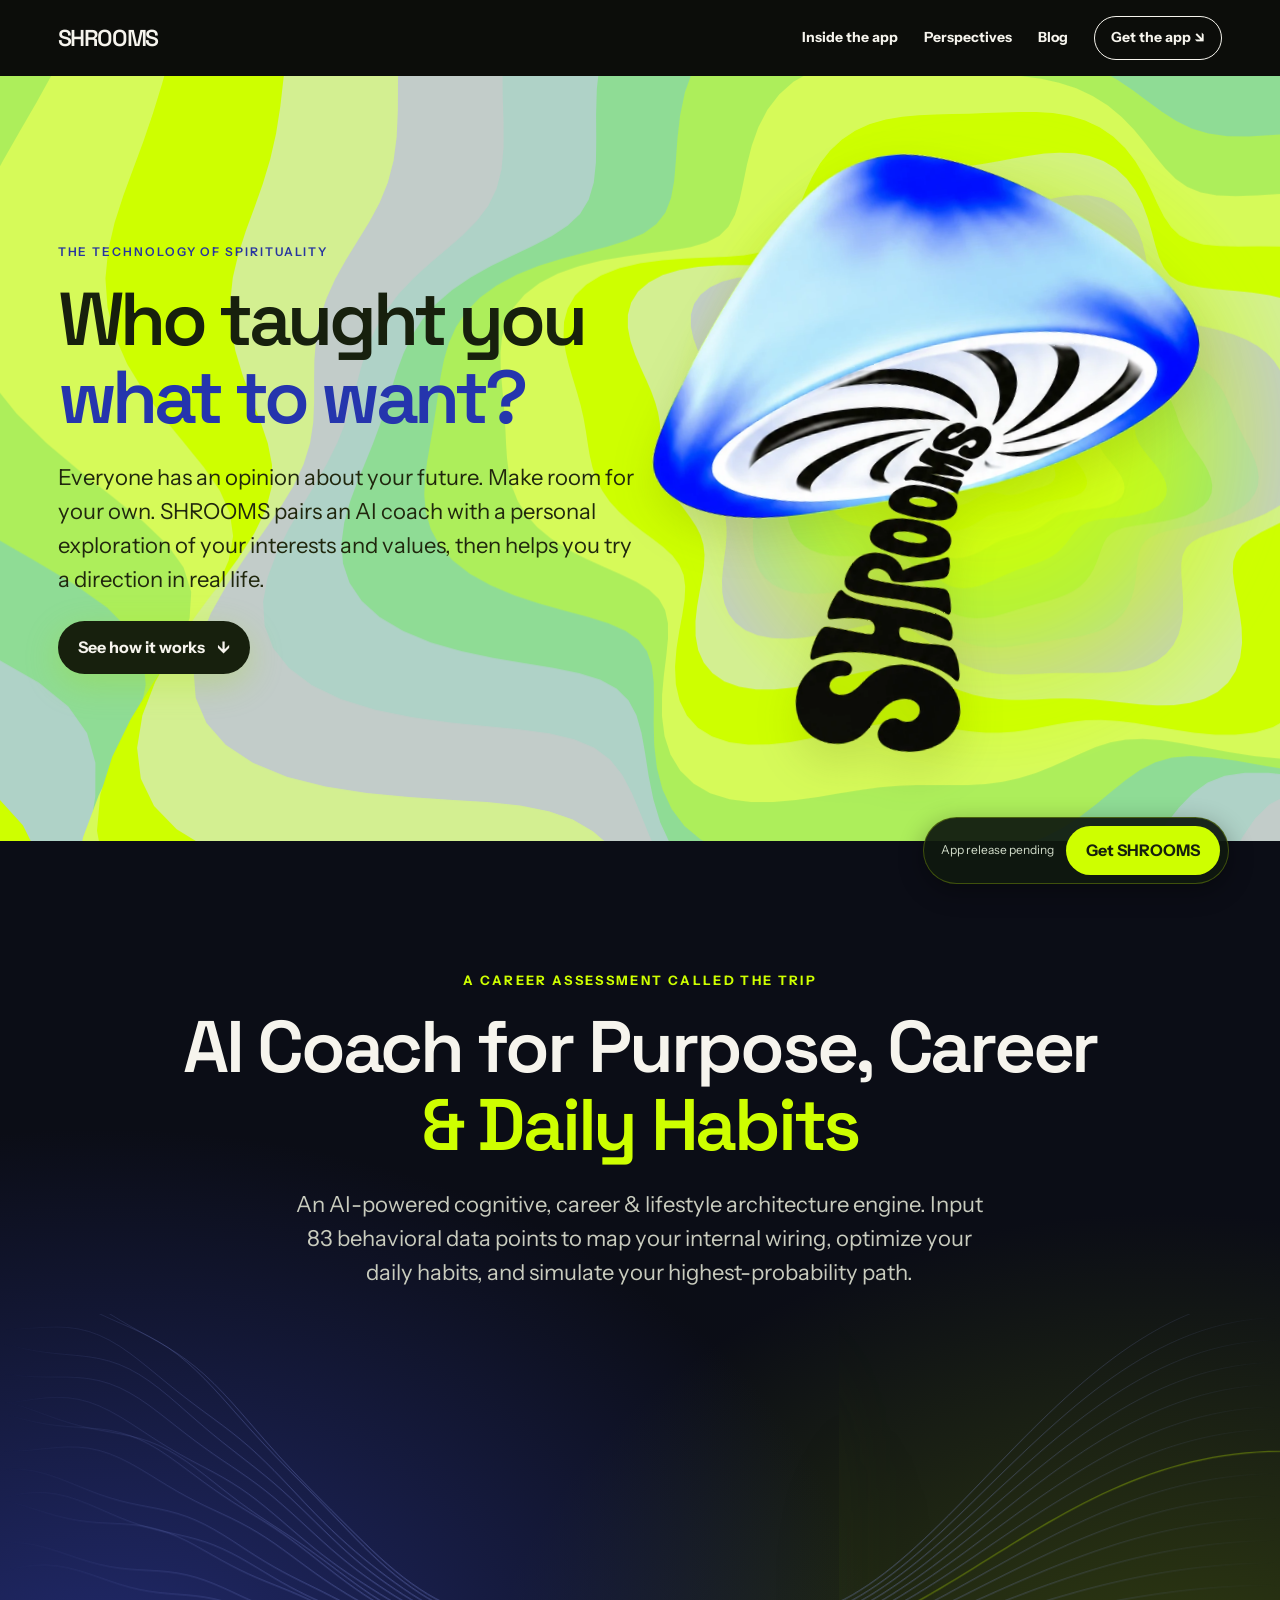
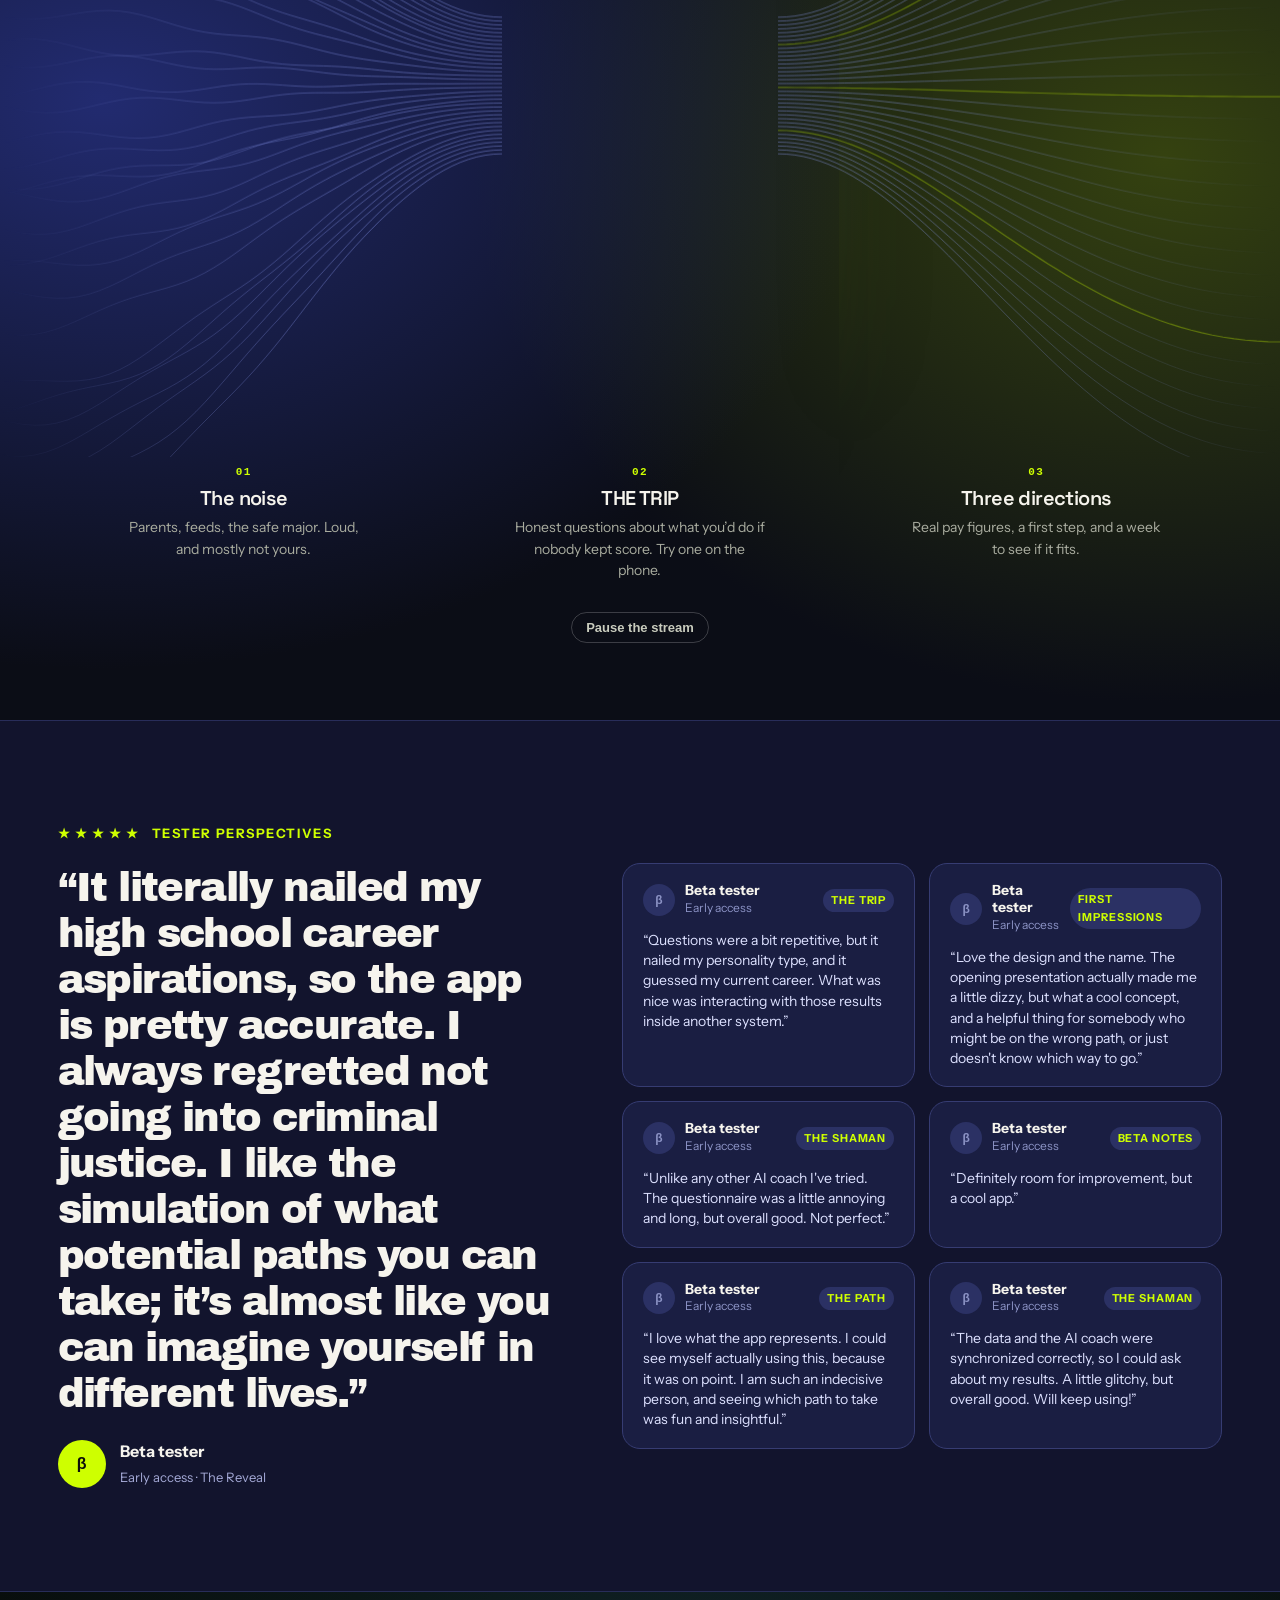
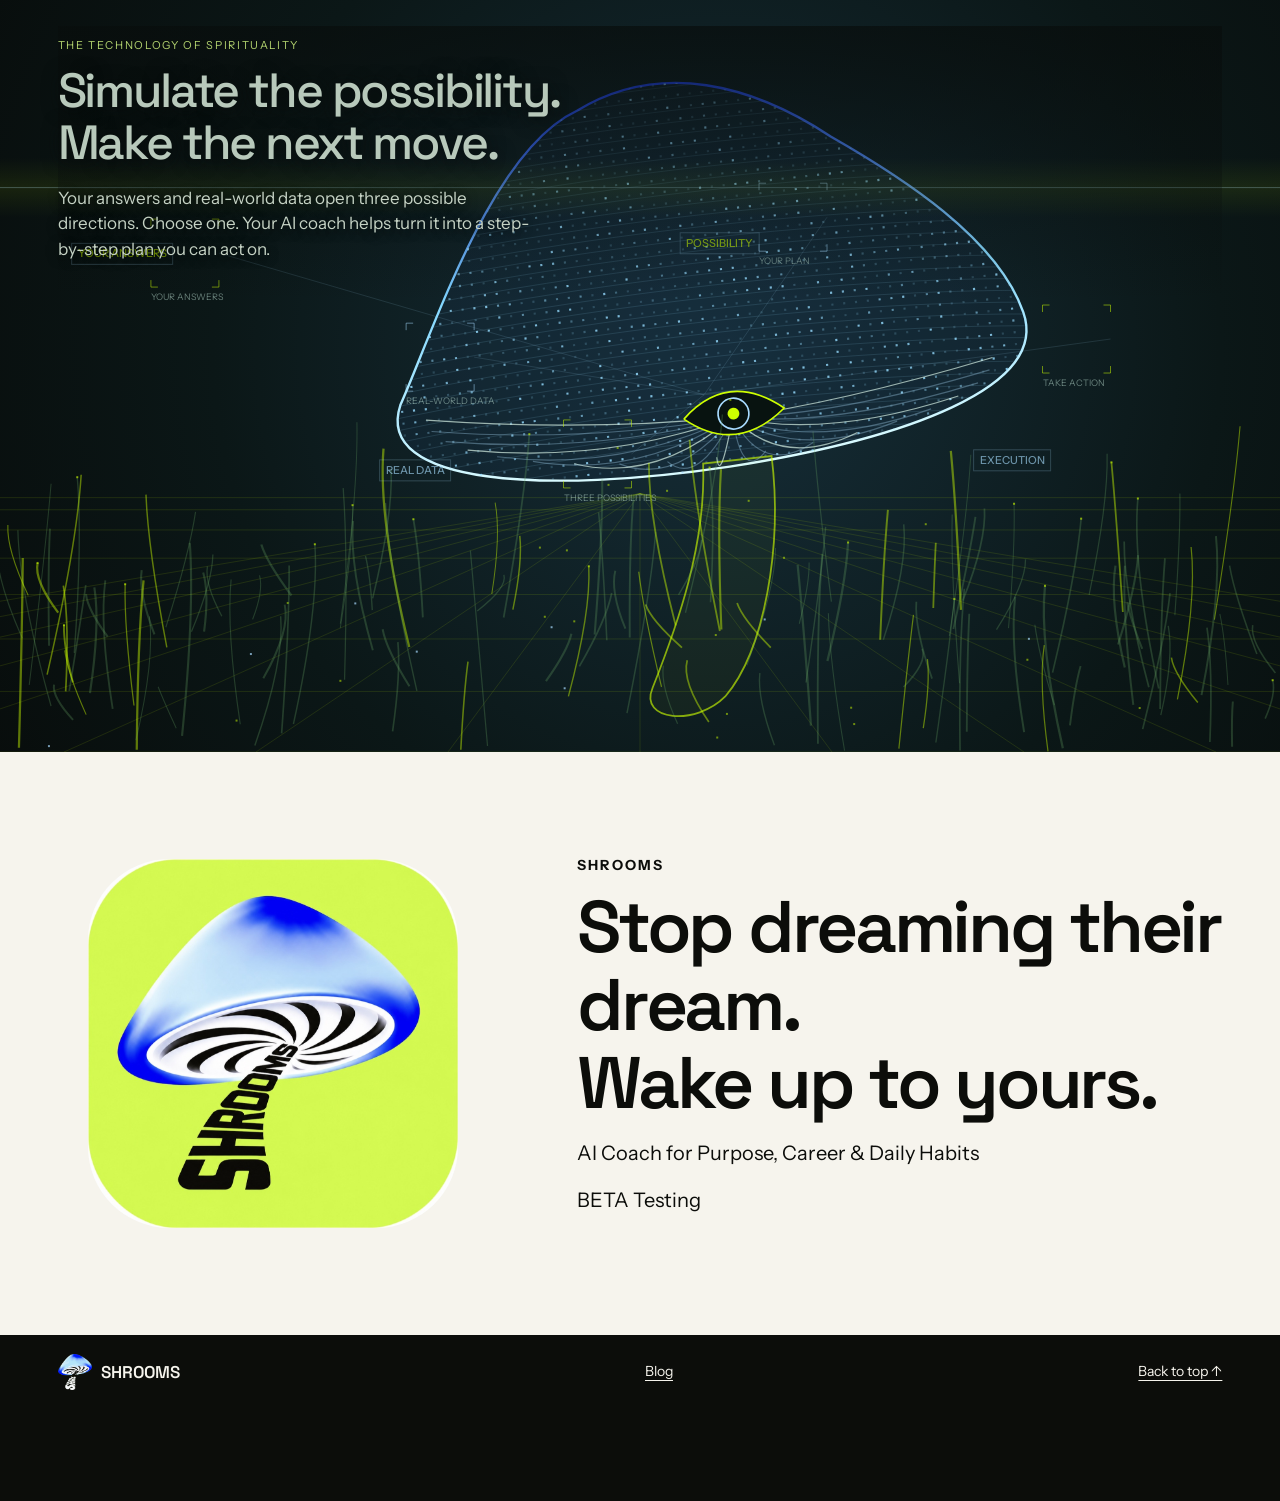
==== commit 6b346a52: "Perspectives: add two more real beta-tester reviews (indecisive/The Path, AI coach sync/The Shaman)" ====
--- a/index.html
+++ b/index.html
@@ -163,6 +163,26 @@
 </div>
 <p>“Definitely room for improvement, but a cool app.”</p>
 </article>
+<article class="sp16-card">
+<div class="sp16-card-header">
+<div class="sp16-user">
+<span class="sp16-pic">β</span>
+<div><strong>Beta tester</strong><span>Early access</span></div>
+</div>
+<span class="sp16-pill">The Path</span>
+</div>
+<p>“I love what the app represents. I could see myself actually using this, because it was on point. I am such an indecisive person, and seeing which path to take was fun and insightful.”</p>
+</article>
+<article class="sp16-card">
+<div class="sp16-card-header">
+<div class="sp16-user">
+<span class="sp16-pic">β</span>
+<div><strong>Beta tester</strong><span>Early access</span></div>
+</div>
+<span class="sp16-pill">The Shaman</span>
+</div>
+<p>“The data and the AI coach were synchronized correctly, so I could ask about my results. A little glitchy, but overall good. Will keep using!”</p>
+</article>
 </div>
 </div>
 </section>
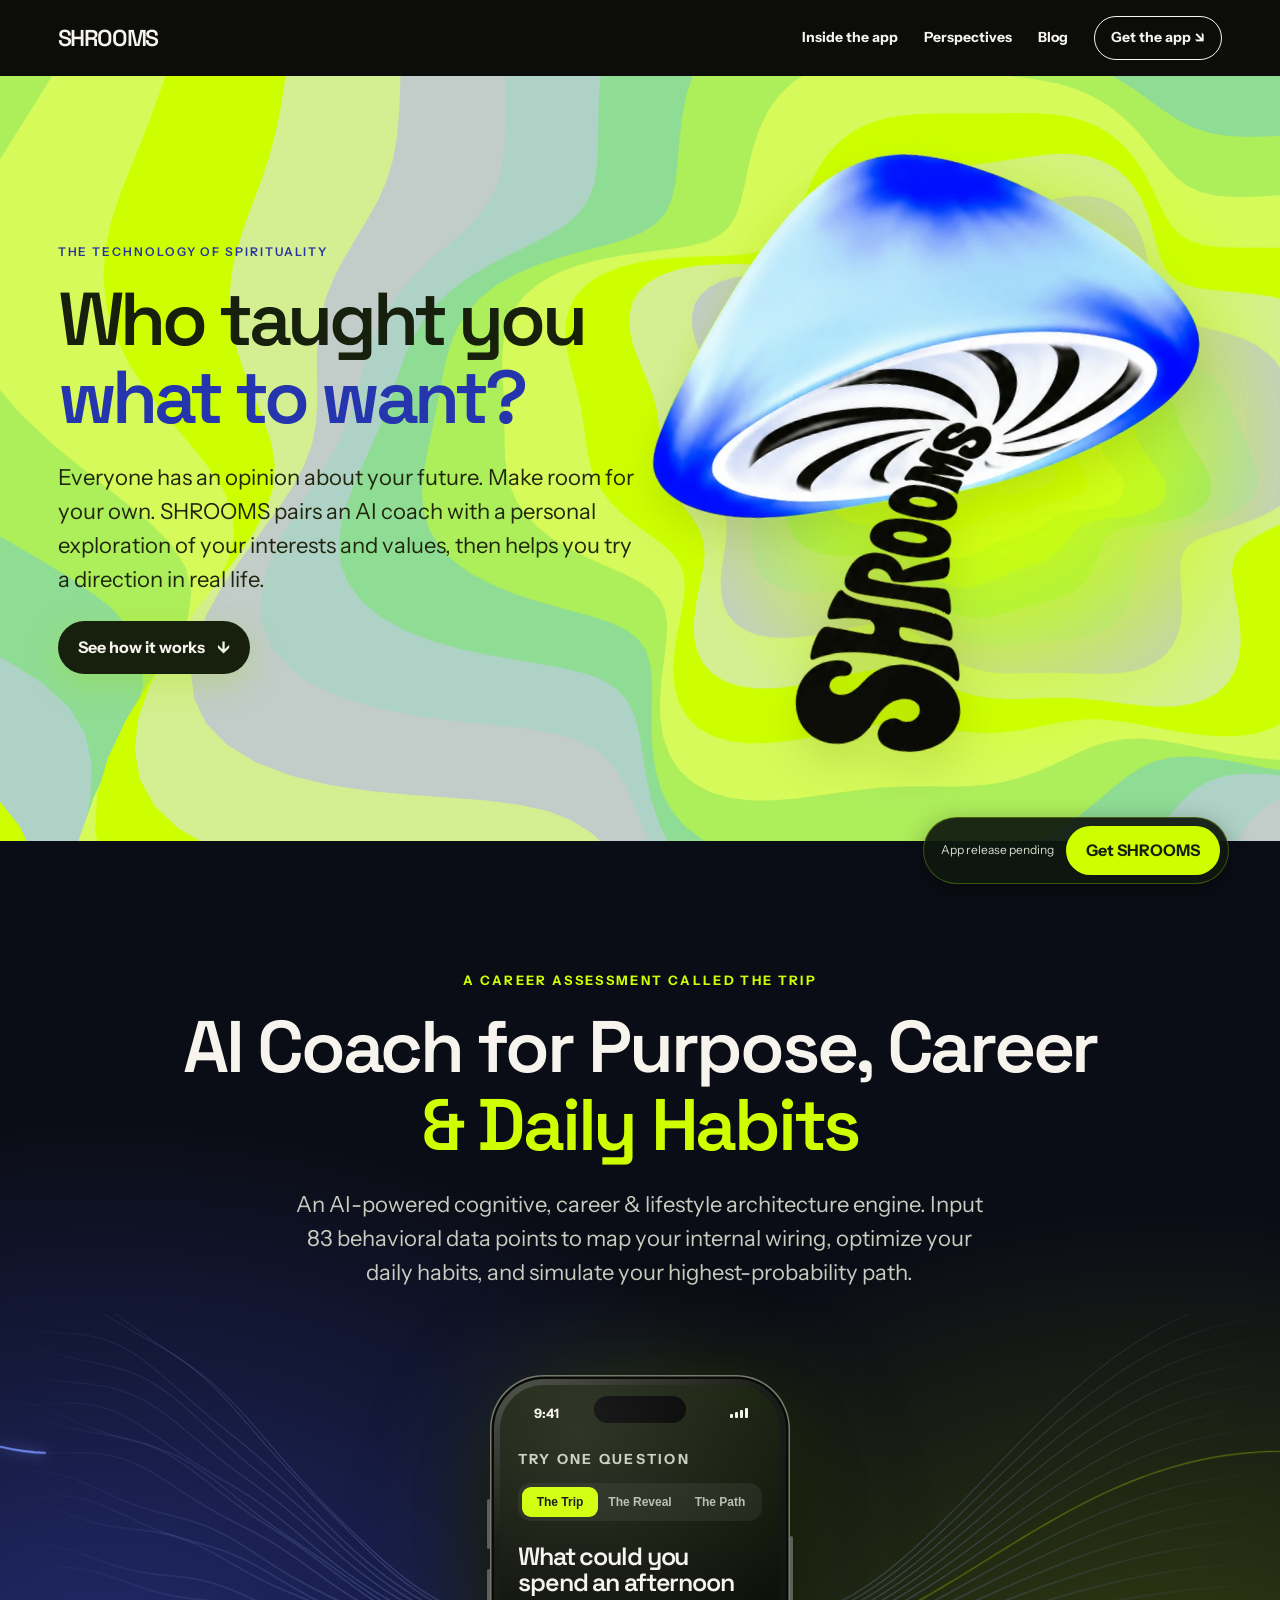
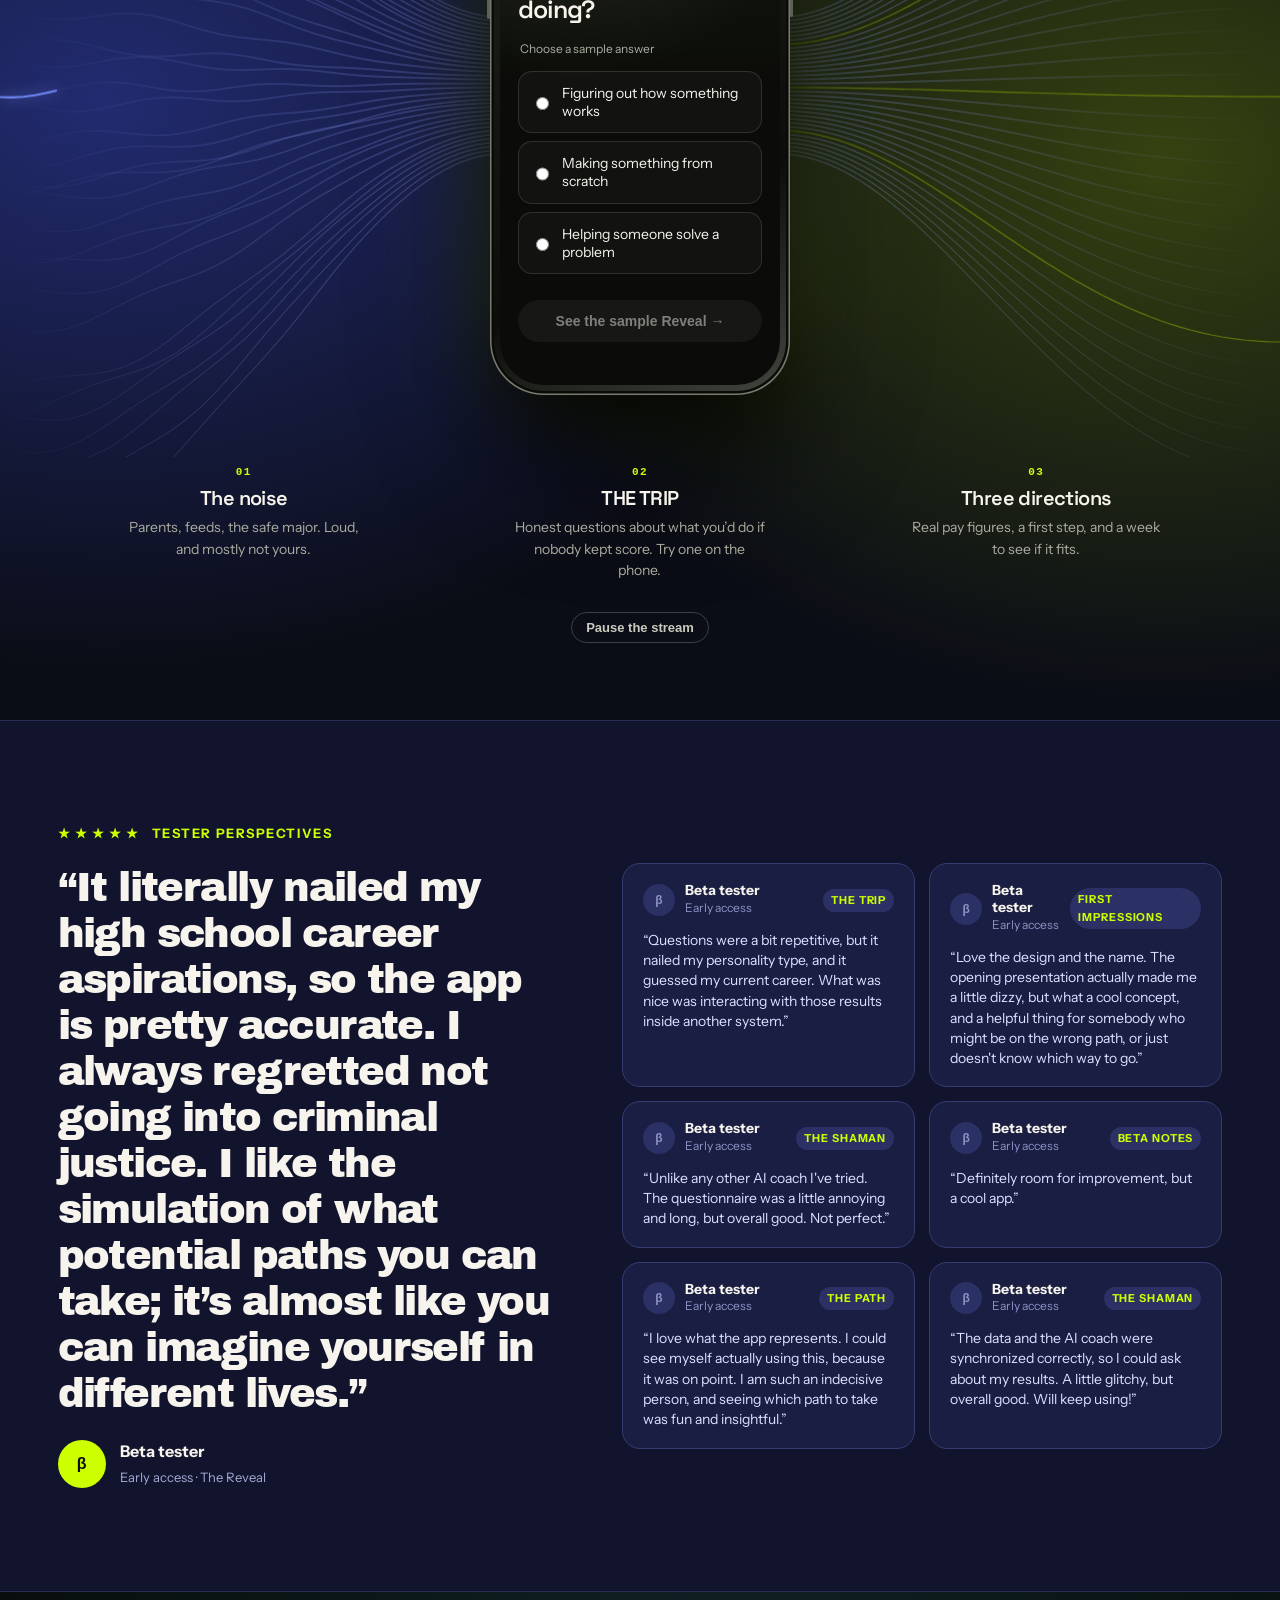
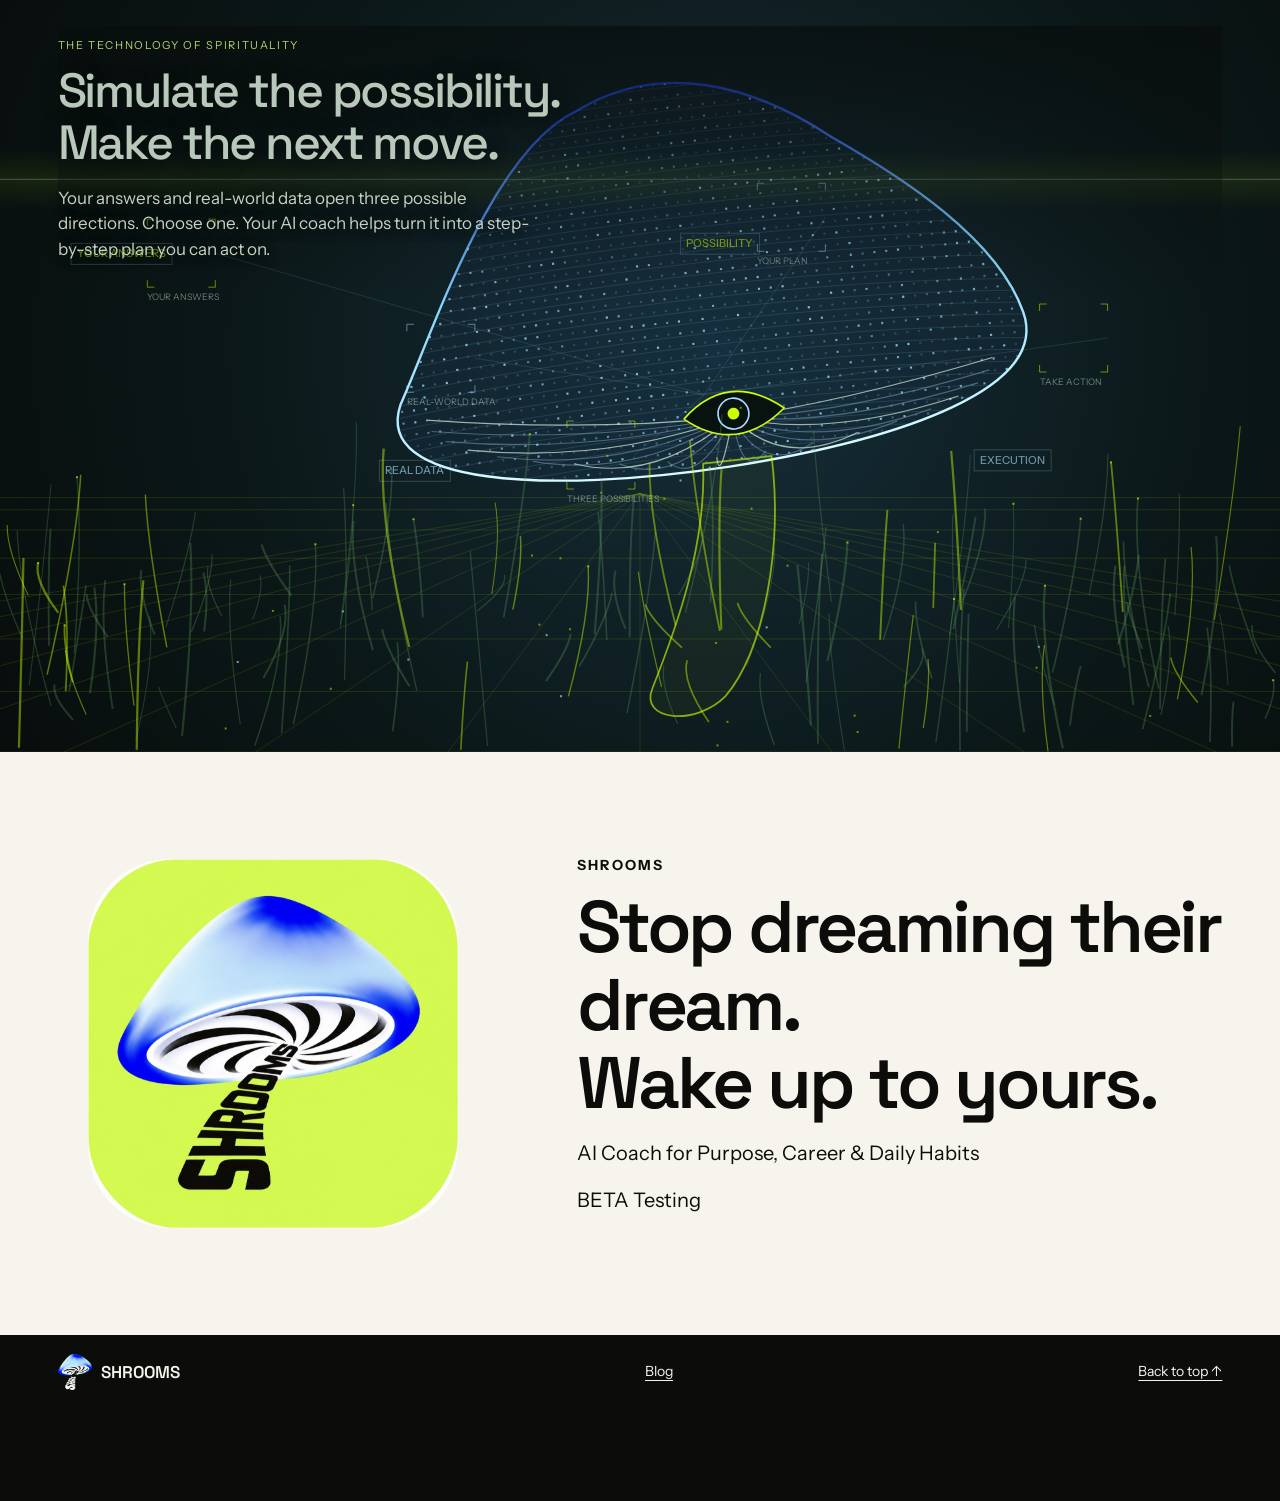
==== commit b97e7af5: "Install Google Tag Manager container GTM-KD65HXVJ on all pages (head snippet plus noscript fallback)" ====
--- a/index.html
+++ b/index.html
@@ -29,8 +29,15 @@
 <script src="phone-demo.js" defer></script>
 <script src="store-link.js?v=1" defer></script>
 <script src="mushroom-field.js?v=5" defer></script>
+<script async src="https://www.googletagmanager.com/gtm.js?id=GTM-KD65HXVJ"></script>
+<script>
+  window.dataLayer = window.dataLayer || [];
+  function gtag(){dataLayer.push(arguments);}
+  gtag('js', new Date());
+</script>
 </head>
 <body>
+<noscript><iframe src="https://www.googletagmanager.com/ns.html?id=GTM-KD65HXVJ" height="0" width="0" style="display:none;visibility:hidden"></iframe></noscript>
 <header class="shell">
 <a class="wordmark" href="./">SHROOMS</a>
 <nav aria-label="Main"><a href="#preview">Inside the app</a><a class="reviews-nav" href="#reviews">Perspectives</a><a href="blog/">Blog</a><a class="store-link" href="#download">Get the app ↘</a></nav>
